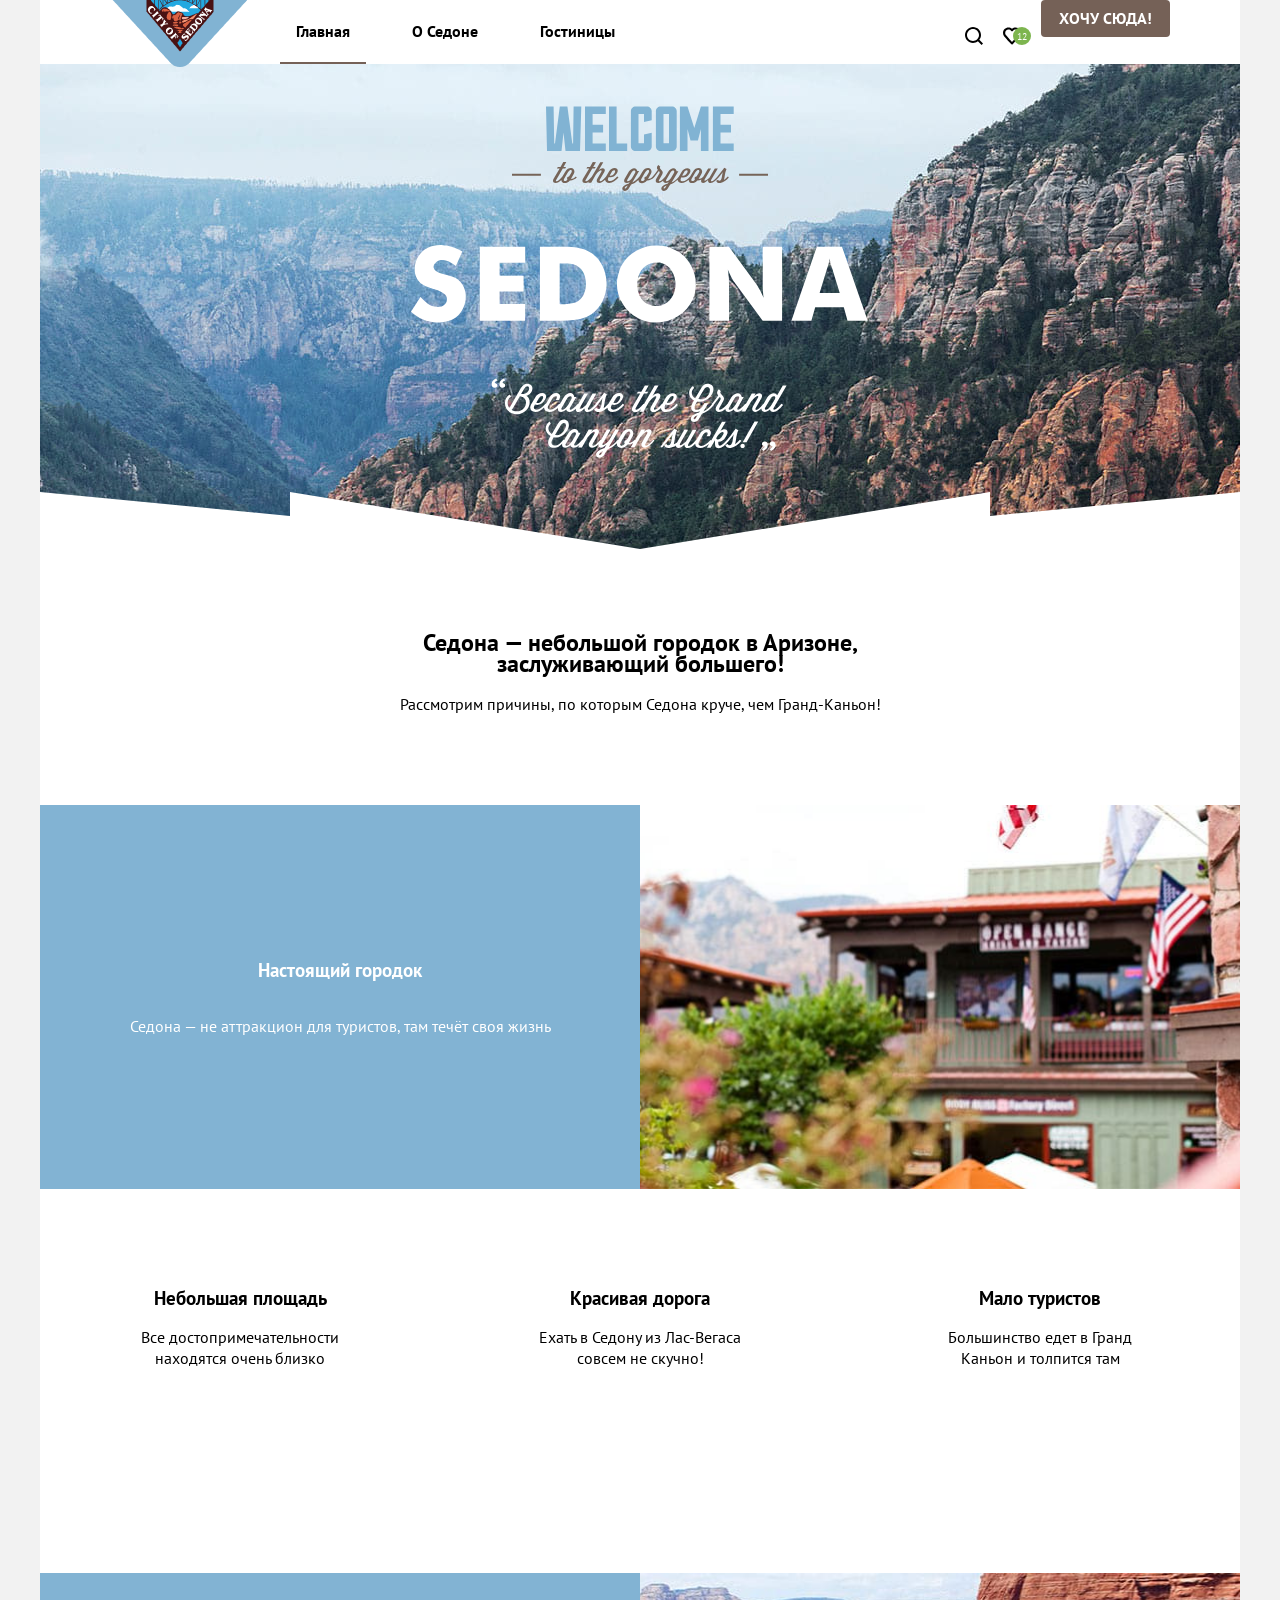
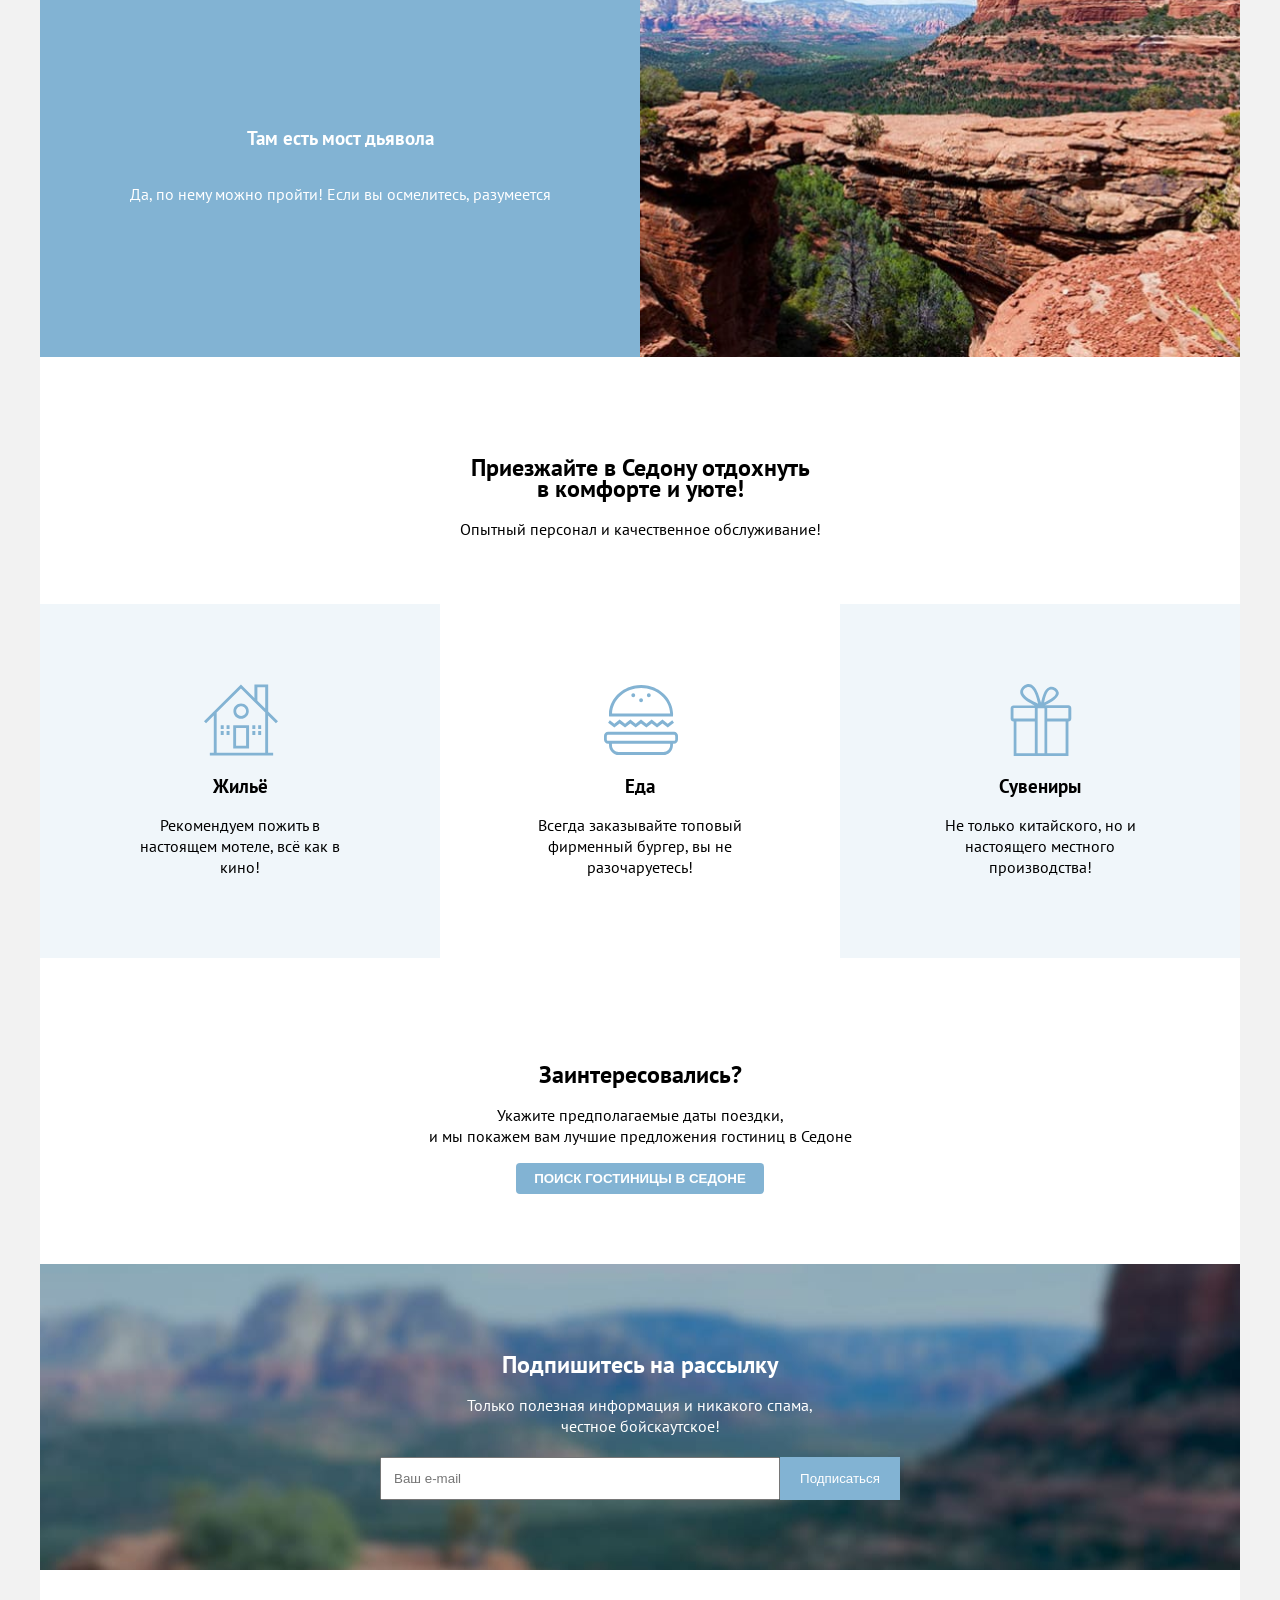
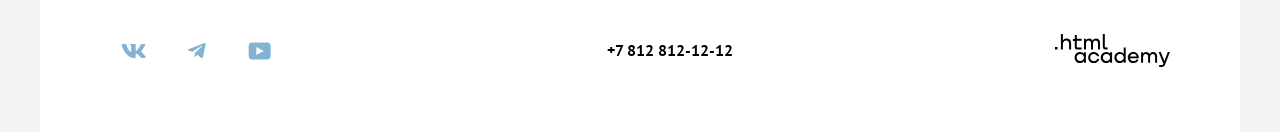
==== index.html @ 083622a0 "Add files via upload" ====
<!DOCTYPE html>
<html lang="ru">

<head>
  <meta charset="utf-8">
  <title>HTML Academy: Седона</title>
  <link rel="stylesheet" href="styles/styles.css">
</head>

<body class="page">
  <div class="container">

    <header class="header">
      <nav class="navigation">
        <a class="navigation-logo" href="index.html">
          <img class="image logo-img" src="images/logo.png" width="140" height="70" alt="Логотип города Седона">
        </a>

        <ul class="menu">
          <li class="menu-item">
            <a class="menu-link menu-link--active" href="index.html">Главная</a>
          </li>
          <li class="menu-item">
            <a class="menu-link" href="about.html">О Седоне</a>
          </li>
          <li class="menu-item">
            <a class="menu-link" href="catalog.html">Гостиницы</a>
          </li>
        </ul>

        <ul class="user">
          <li class="user-item">
            <a class="icon" href="search.html">
              <img class="icon-img" src="images/search.svg" alt="">
              <span class="visually-hidden">Поиск</span>
            </a>
          </li>

          <li class="user-item">
            <a class="icon" href="favourites.html">
              <span class="count">12</span>
              <img class="icon-img" src="images/favourite.svg" alt="">
              <span class="visually-hidden">Избранное</span>
            </a>
          </li>

          <li class="user-item">
            <a class="button button--brown" href="booking.html">Хочу сюда!</a>
          </li>
        </ul>
      </nav>
    </header>

    <main class="main">

      <section class="hero">
        <h1 class="visually-hidden">Седона — город в Аризоне</h1>

        <div class="hero-decor">
          <img class="welcome" src="images/welcome.jpg" alt="Welcome to Sedona">
          <img class="vector" src="images/welcome-text.svg" alt="">
        </div>
      </section>

      <section class="advantages">
        <div class="advantages-intro">
          <h2 class="advantages-title">
            Седона — небольшой городок в Аризоне,<br>
            заслуживающий большего!
          </h2>

          <p class="advantages-description">
            Рассмотрим причины, по которым Седона круче, чем Гранд-Каньон!
          </p>
        </div>

        <ul class="advantages-list">
          <li class="advantages-item advantages-item--wide">
            <div class="advantages-box advantages-box--blue">
              <h3 class="advantages-item-title">Настоящий городок</h3>
              <p class="advantages-text">Седона — не аттракцион для туристов, там течёт своя жизнь</p>
            </div>

            <img class="advantages-img" src="images/city.jpg" alt="Фото города" loading="lazy">
          </li>

          <li class="advantages-item">
            <h3 class="advantages-item-title">Небольшая площадь</h3>
            <p class="advantages-text">Все достопримечательности находятся очень близко</p>
          </li>

          <li class="advantages-item">
            <h3 class="advantages-item-title">Красивая дорога</h3>
            <p class="advantages-text">Ехать в Седону из Лас-Вегаса совсем не скучно!</p>
          </li>

          <li class="advantages-item">
            <h3 class="advantages-item-title">Мало туристов</h3>
            <p class="advantages-text">Большинство едет в Гранд Каньон и толпится там</p>
          </li>

          <li class="advantages-item advantages-item--wide">
            <div class="advantages-box advantages-box--blue">
              <h3 class="advantages-item-title">Там есть мост дьявола</h3>
              <p class="advantages-text">Да, по нему можно пройти! Если вы осмелитесь, разумеется</p>
            </div>

            <img class="advantages-img" src="images/photo-2.jpg" alt="Фото моста дьявола" loading="lazy">
          </li>
        </ul>
      </section>

      <section class="reasons">
        <div class="reasons-intro">
          <h2 class="reasons-title">
            Приезжайте в Седону отдохнуть<br>
            в комфорте и уюте!
          </h2>

          <p class="reasons-description">
            Опытный персонал и качественное обслуживание!
          </p>
        </div>

        <ul class="reasons-list">
          <li class="reasons-item">
            <img class="reasons-img" src="images/house.svg" alt="Жильё">
            <h3 class="reasons-item-title">Жильё</h3>
            <p class="reasons-item-text">Рекомендуем пожить в настоящем мотеле, всё как в кино!</p>
          </li>

          <li class="reasons-item">
            <img class="reasons-img" src="images/food.svg" alt="Еда">
            <h3 class="reasons-item-title">Еда</h3>
            <p class="reasons-item-text">Всегда заказывайте топовый фирменный бургер, вы не разочаруетесь!</p>
          </li>

          <li class="reasons-item">
            <img class="reasons-img" src="images/souvenirs.svg" alt="Сувениры">
            <h3 class="reasons-item-title">Сувениры</h3>
            <p class="reasons-item-text">Не только китайского, но и настоящего местного производства!</p>
          </li>
        </ul>
      </section>

      <section class="information">
        <h2 class="information-title">Заинтересовались?</h2>

        <p class="information-description">
          Укажите предполагаемые даты поездки,<br>
          и мы покажем вам лучшие предложения гостиниц в Седоне
        </p>

        <button class="button button--primary" type="button">
          Поиск гостиницы в Седоне
        </button>
      </section>

      <section class="newsletter">
        <div class="newsletter-container">
          <h2 class="newsletter-title">Подпишитесь на рассылку</h2>

          <p class="newsletter-description">
            Только полезная информация и никакого спама,<br>
            честное бойскаутское!
          </p>

          <form class="newsletter-form" action="https://echo.htmlacademy.ru/" method="post">
            <input class="newsletter-input" type="email" name="newsletter-email" placeholder="Ваш e-mail" required>
            <button class="newsletter-button" type="submit">Подписаться</button>
          </form>
        </div>
      </section>

    </main>

    <footer class="page-footer">
      <div class="footer-container">

        <ul class="footer-social-list">
          <li class="footer-social-item">
            <a class="footer-social-link" href="#">
              <img class="footer-social-icon" src="images/social-vk.svg" alt="Вконтакте">
            </a>
          </li>

          <li class="footer-social-item">
            <a class="footer-social-link" href="#">
              <img class="footer-social-icon" src="images/social-telegram.svg" alt="Telegram">
            </a>
          </li>

          <li class="footer-social-item">
            <a class="footer-social-link" href="#">
              <img class="footer-social-icon" src="images/social-youtube.svg" alt="YouTube">
            </a>
          </li>
        </ul>

        <a class="footer-phone" href="tel:+78128121212">
          +7 812 812-12-12
        </a>

        <a class="footer-academy-link" href="https://htmlacademy.ru/intensive/htmlcss">
          <img src="images/html-academy.svg" alt="HTML Academy">
        </a>

      </div>
    </footer>

  </div>
</body>
</html>
---- styles/styles.css ----
@font-face {
  font-family: "PT Sans";
  font-weight: 400;
  src: url("../fonts/ptsans-400.woff2") format("woff2");
  font-display: swap;
}

@font-face {
  font-family: "PT Sans";
  font-weight: 700;
  src: url("../fonts/ptsans-700.woff2") format("woff2");
  font-display: swap;
}

*,
*::before,
*::after {
  box-sizing: border-box;
}

body.page {
  margin: 0;
  font-family: "PT Sans", Arial, sans-serif;
  font-size: 16px;
  line-height: 21px;
  color: #000;
  background: #f2f2f2;
}

img {
  max-width: 100%;
  display: block;
}

.container {
  width: 1200px;
  margin: 0 auto;
  background: #fff;
}

.visually-hidden {
  position: absolute;
  width: 1px;
  height: 1px;
  overflow: hidden;
}

.header {
  background: #fff;
}

.navigation {
  display: flex;
  align-items: center;
  padding: 0 70px;
  height: 64px;
}

.navigation-logo {
  margin-right: 30px;
}

.logo-img {
  position: relative;
  z-index: 20;
  display: block;
}

.menu {
  display: flex;
  gap: 30px;
  list-style: none;
  margin: 0;
  padding: 0;
}

.menu-link {
  display: block;
  padding: 20px 16px;
  font-weight: 700;
  text-decoration: none;
  color: #000;
}

.menu-link--active {
  border-bottom: 2px solid #756157;
}

.user {
  display: flex;
  gap: 20px;
  margin-left: auto;
  list-style: none;
  padding: 0;
}

.icon {
  display: flex;
  align-items: center;
  height: 64px;
  position: relative;
  top: 4px;
}

.icon-img {
  width: 18px;
  height: 18px;
}

.count {
  position: absolute;
  right: -10px;
  width: 18px;
  height: 18px;
  background: #7db54f;
  color: #fff;
  font-size: 10px;
  display: flex;
  align-items: center;
  justify-content: center;
  border-radius: 50%;
}

.button {
  display: inline-flex;
  align-items: center;
  justify-content: center;
  padding: 8px 18px;
  font-weight: 700;
  text-transform: uppercase;
  text-decoration: none;
  border-radius: 4px;
  border: none;
  cursor: pointer;
  color: #fff;
}

.button--brown {
  background: #756157;
}

.button--primary {
  background: #82b3d3;
}

.button--favorite {
  background: #82b3d3;
}

.button--favorite-active {
  background: #7db54f;
}

.button--reset {
  background: transparent;
  border: 2px solid #fff;
}

.button:hover {
  filter: brightness(0.95);
}

.button:active {
  filter: brightness(0.85);
}

.hero {
  min-height: 485px;
  display: flex;
  justify-content: center;
  align-items: center;
  position: relative;
}

.hero-decor {
  position: relative;
}

.hero::after {
  content: "";
  position: absolute;
  bottom: 0;
  left: 0;
  width: 100%;
  height: 57px;
  background: url("../images/white-decoration.svg") center no-repeat;
}

.welcome {
  display: block;
}

.vector {
  position: absolute;
  left: 50%;
  top: 45%;
  transform: translate(-50%, -50%);
}

.advantages {
  padding: 63px 0 0;
  text-align: center;
}

.advantages-list {
  display: grid;
  grid-template-columns: repeat(3, 1fr);
  margin-top: 90px;
  padding: 0;
  list-style: none;
}

.advantages-item {
  height: 384px;
  padding: 80px 85px;
  text-align: center;
  justify-content: center;
}

.advantages-item--wide {
  grid-column: 1 / -1;
  display: flex;
  min-height: 384px;
  padding: 0;
}

.advantages-box {
  flex: 1;
  padding: 92px 85px;
  display: flex;
  flex-direction: column;
  justify-content: center;
}

.advantages-box--blue {
  background: #82b3d3;
  color: #fff;
}

.advantages-img {
  width: 50%;
  height: 100%;
  object-fit: cover;
}

.reasons {
  padding: 64px 0 0;
  text-align: center;
}

.reasons-list {
  display: grid;
  grid-template-columns: repeat(3, 1fr);
  margin-top: 64px;
  list-style: none;
  padding: 0;
}

.reasons-item {
  padding: 80px 30px;
  text-align: center;
}

.reasons-item-text {
  max-width: 230px;
  margin: 0 auto;
}

.reasons-item:nth-child(odd) {
  background: #f0f6fa;
}

.reasons-img {
  display: block;
  margin: 0 auto 20px;
  width: 75px;
  height: 72px;
}

.information {
  text-align: center;
  padding: 70px;
}

.newsletter {
  padding: 70px;
  text-align: center;
  background: url("../images/subscribe.jpg") center/cover no-repeat;
  color: #fff;
}

.catalog {
  padding: 35px 70px;
  background: url("../images/catalog-bg.jpg") center/cover no-repeat;
  color: #fff;
  position: relative;
}

.catalog::before {
  content: "";
  position: absolute;
  inset: 0;
  background: rgba(0,0,0,0.45);
}

.catalog > * {
  position: relative;
}

.catalog-title {
  font-size: 60px;
  margin: 0;
}

.breadcrumbs {
  display: flex;
  gap: 10px;
  margin: 20px 0 30px;
  list-style: none;
  padding: 0;
}

.filter {
  display: grid;
  grid-template-columns: repeat(3, 1fr);
  gap: 40px;
}

.filter-group {
  border: none;
  padding: 0;
}

.filter-title {
  font-weight: 700;
  margin-bottom: 15px;
}

.filter-label {
  display: block;
  margin-bottom: 8px;
}

.filter-price {
  display: flex;
  gap: 10px;
}

.filter-price-input {
  width: 100px;
}

.catalog-controls {
  display: flex;
  align-items: center;
  padding: 40px 0 20px;
  gap: 20px;
}

.catalog-found {
  font-size: 30px;
  margin: 0;
}

.catalog-sorting {
  margin-left: auto;
}

.hotel-list {
  display: grid;
  grid-template-columns: repeat(3, 1fr);
  gap: 20px;
  list-style: none;
  padding: 0;
}

.hotel-card {
  border: 1px solid #e6e6e6;
  padding: 20px;
  display: grid;
  gap: 10px;
}

.hotel-card-image {
  height: 200px;
  width: 100%;
  object-fit: cover;
}

.hotel-card-title {
  margin: 0;
}

.hotel-card-info {
  display: flex;
  justify-content: space-between;
}

.hotel-card-buttons {
  display: flex;
  gap: 10px;
}

.pagination {
  display: flex;
  gap: 8px;
  margin: 40px 0;
  list-style: none;
  padding: 0;
}

.pagination a,
.pagination span {
  width: 60px;
  height: 60px;
  display: flex;
  align-items: center;
  justify-content: center;
  background: #82b3d3;
  color: #fff;
  text-decoration: none;
}

.pagination .active {
  background: #000;
}

.newsletter-main-catalog {
  padding: 70px;
  text-align: center;
  background: #fff;
}

.newsletter-form {
  display: flex;
  justify-content: center;
  margin-top: 20px;
}

.newsletter-input {
  width: 400px;
  padding: 12px;
}

.newsletter-button {
  background: #82b3d3;
  color: #fff;
  border: none;
  padding: 12px 20px;
}

.page-footer {
  padding: 45px 70px;
}

.footer-container {
  display: flex;
  justify-content: space-between;
  align-items: center;
}

.footer-social-list {
  display: flex;
  gap: 15px;
  list-style: none;
  padding: 0;
}

.footer-phone {
  font-weight: 700;
  text-decoration: none;
  color: #000;
}
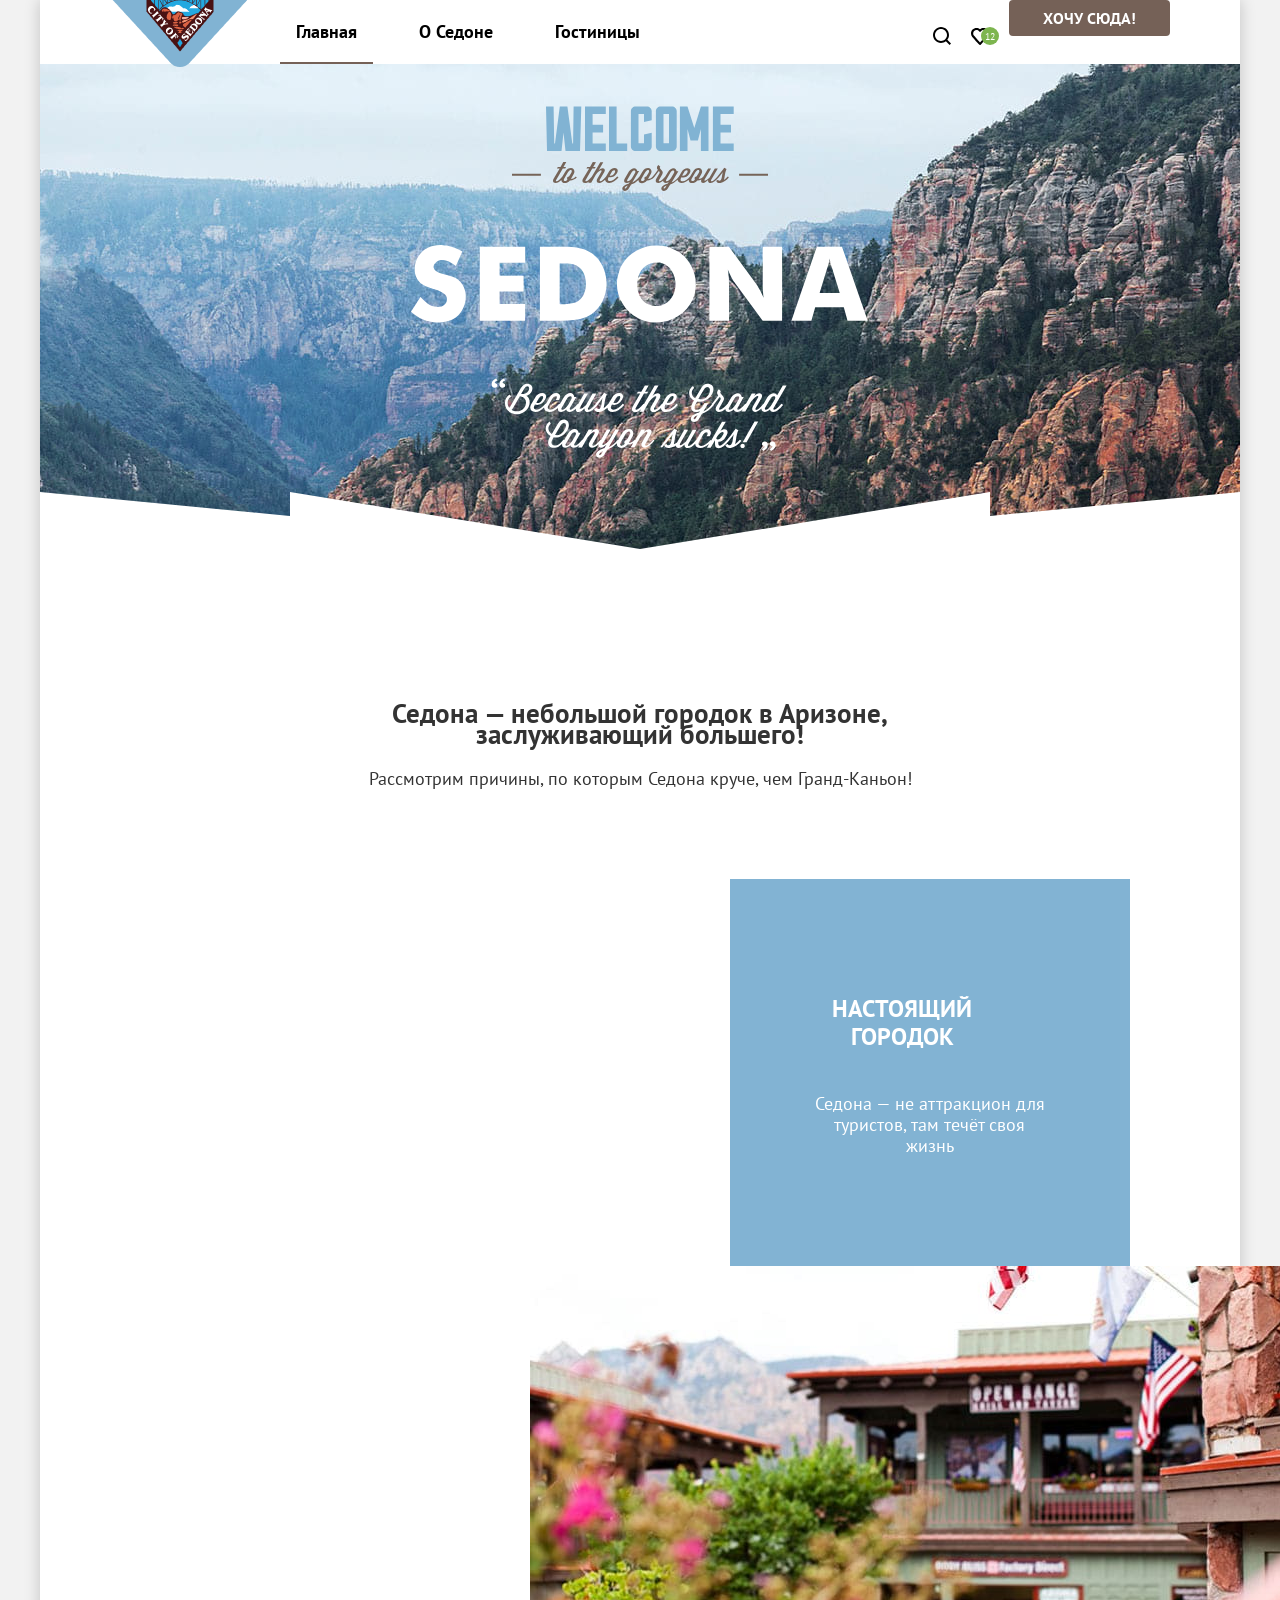
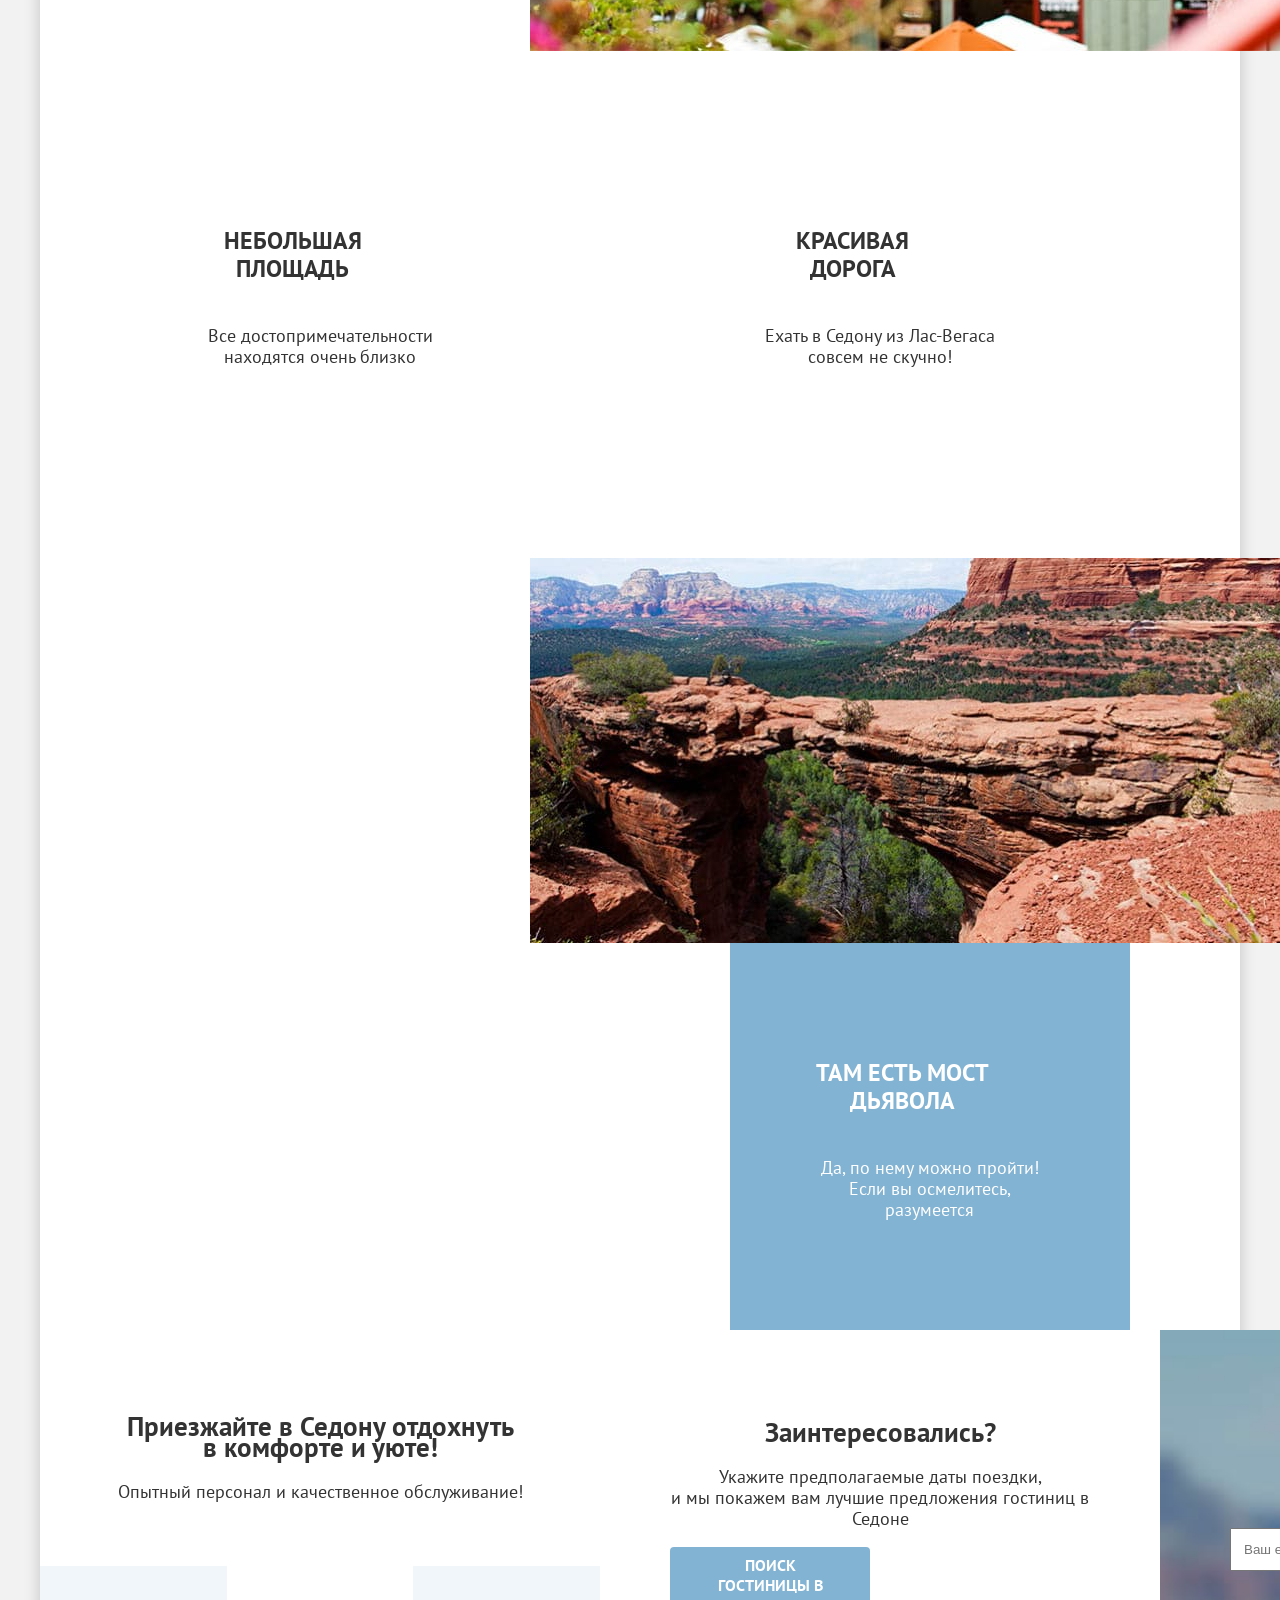
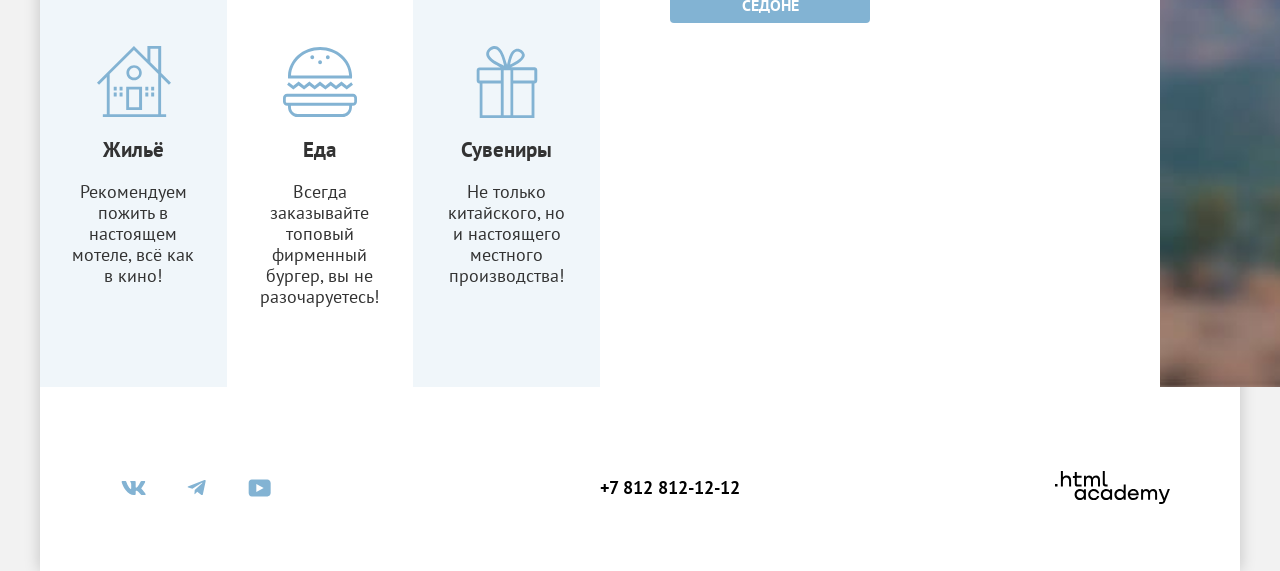
==== commit 9f3b2f98: "Update index.html" ====
--- a/index.html
+++ b/index.html
@@ -74,42 +74,54 @@
           </p>
         </div>
 
-        <ul class="advantages-list">
-          <li class="advantages-item advantages-item--wide">
-            <div class="advantages-box advantages-box--blue">
-              <h3 class="advantages-item-title">Настоящий городок</h3>
-              <p class="advantages-text">Седона — не аттракцион для туристов, там течёт своя жизнь</p>
-            </div>
-
-            <img class="advantages-img" src="images/city.jpg" alt="Фото города" loading="lazy">
-          </li>
-
-          <li class="advantages-item">
-            <h3 class="advantages-item-title">Небольшая площадь</h3>
-            <p class="advantages-text">Все достопримечательности находятся очень близко</p>
-          </li>
-
-          <li class="advantages-item">
-            <h3 class="advantages-item-title">Красивая дорога</h3>
-            <p class="advantages-text">Ехать в Седону из Лас-Вегаса совсем не скучно!</p>
-          </li>
-
-          <li class="advantages-item">
-            <h3 class="advantages-item-title">Мало туристов</h3>
-            <p class="advantages-text">Большинство едет в Гранд Каньон и толпится там</p>
-          </li>
-
-          <li class="advantages-item advantages-item--wide">
-            <div class="advantages-box advantages-box--blue">
-              <h3 class="advantages-item-title">Там есть мост дьявола</h3>
-              <p class="advantages-text">Да, по нему можно пройти! Если вы осмелитесь, разумеется</p>
-            </div>
-
-            <img class="advantages-img" src="images/photo-2.jpg" alt="Фото моста дьявола" loading="lazy">
-          </li>
-        </ul>
-      </section>
-
+     <ul class="advantages-list">
+
+  <li class="advantages-item advantages-item--wide">
+    <div class="advantages-box advantages-box--blue">
+      <h3 class="advantages-item-title">Настоящий городок</h3>
+      <p class="advantages-text">
+        Седона — не аттракцион для туристов, там течёт своя жизнь
+      </p>
+    </div>
+    <img class="advantages-img" src="images/city.jpg" alt="Фото города">
+  </li>
+
+  <li class="advantages-item">
+    <div class="advantages-box">
+      <h3 class="advantages-item-title">Небольшая площадь</h3>
+      <p class="advantages-text">
+        Все достопримечательности находятся очень близко
+      </p>
+    </div>
+  </li>
+
+  <li class="advantages-item">
+    <div class="advantages-box">
+      <h3 class="advantages-item-title">Красивая дорога</h3>
+      <p class="advantages-text">
+        Ехать в Седону из Лас-Вегаса совсем не скучно!
+      </p>
+    </div>
+  </li>
+
+  <li class="advantages-item">
+    <div class="advantages-box">
+      <h3 class="advantages-item-title">Мало туристов</h3>
+      <p class="advantages-text">
+        Большинство едет в Гранд Каньон и толпится там
+      </p>
+    </div>
+  </li>
+
+  <li class="advantages-item advantages-item--wide advantages-item--reverse">
+    <img class="advantages-img" src="images/photo-2.jpg" alt="Фото моста дьявола">
+    <div class="advantages-box advantages-box--blue">
+      <h3 class="advantages-item-title">Там есть мост дьявола</h3>
+      <p class="advantages-text">
+        Да, по нему можно пройти! Если вы осмелитесь, разумеется
+      </p>
+    </div>
+  </li>
       <section class="reasons">
         <div class="reasons-intro">
           <h2 class="reasons-title">
--- a/styles/styles.css
+++ b/styles/styles.css
@@ -18,35 +18,49 @@
   box-sizing: border-box;
 }
 
-body.page {
+.html {
+  height: 100%;
+}
+
+body {
   margin: 0;
   font-family: "PT Sans", Arial, sans-serif;
-  font-size: 16px;
+  font-weight: 400;
+  font-size: 18px;
   line-height: 21px;
-  color: #000;
-  background: #f2f2f2;
+  color: #333;
+  background-color: #f2f2f2;
 }
 
 img {
   max-width: 100%;
   display: block;
+  height: auto;
+  object-fit: contain;
 }
 
 .container {
+  margin: 0 auto;
   width: 1200px;
-  margin: 0 auto;
-  background: #fff;
+  min-height: 100%;
+  background-color: #fff;
+  box-shadow: 0 0 15px rgba(0, 0, 0, 0.2);
 }
 
 .visually-hidden {
   position: absolute;
   width: 1px;
   height: 1px;
+  margin: -1px;
+  border: 0;
+  padding: 0;
+  white-space: nowrap;
   overflow: hidden;
 }
 
 .header {
   background: #fff;
+  position: relative;
 }
 
 .navigation {
@@ -122,17 +136,20 @@
 }
 
 .button {
-  display: inline-flex;
-  align-items: center;
-  justify-content: center;
-  padding: 8px 18px;
+  display: block;
+  padding: 8px 34px;
+  font-family: inherit;
   font-weight: 700;
+  font-size: 16px;
+  line-height: 20px;
+  max-width: 200px;
   text-transform: uppercase;
   text-decoration: none;
   border-radius: 4px;
   border: none;
   cursor: pointer;
   color: #fff;
+  background-color: #756157;
 }
 
 .button--brown {
@@ -166,7 +183,7 @@
 
 .hero {
   min-height: 485px;
-  display: flex;
+  margin-bottom: 69px;
   justify-content: center;
   align-items: center;
   position: relative;
@@ -210,11 +227,40 @@
   list-style: none;
 }
 
+.advantages-item-title {
+  width: 175px;
+  height: 56px;
+  font-family: 'PT Sans';
+  font-style: normal;
+  font-weight: 700;
+  font-size: 24px;
+  line-height: 28px;
+  text-transform: uppercase;
+  text-align: center;
+}
+
+.advantages-text {
+  width: 230px;
+  height: 63px;
+  font-family: 'PT Sans';
+  font-style: normal;
+  font-weight: 400;
+  font-size: 18px;
+  line-height: 21px;
+  text-align: center;
+  flex: none;
+  order: 2;
+  align-self: stretch;
+  flex-grow: 0;
+}
+
 .advantages-item {
-  height: 384px;
-  padding: 80px 85px;
-  text-align: center;
+  display: flex;
+  flex-direction: column;
+  flex-basis: 33.3%;
   justify-content: center;
+  align-items: center;
+  padding: 60px 80px;
 }
 
 .advantages-item--wide {
@@ -238,9 +284,7 @@
 }
 
 .advantages-img {
-  width: 50%;
-  height: 100%;
-  object-fit: cover;
+ flex-basis: 66.66%;
 }
 
 .reasons {
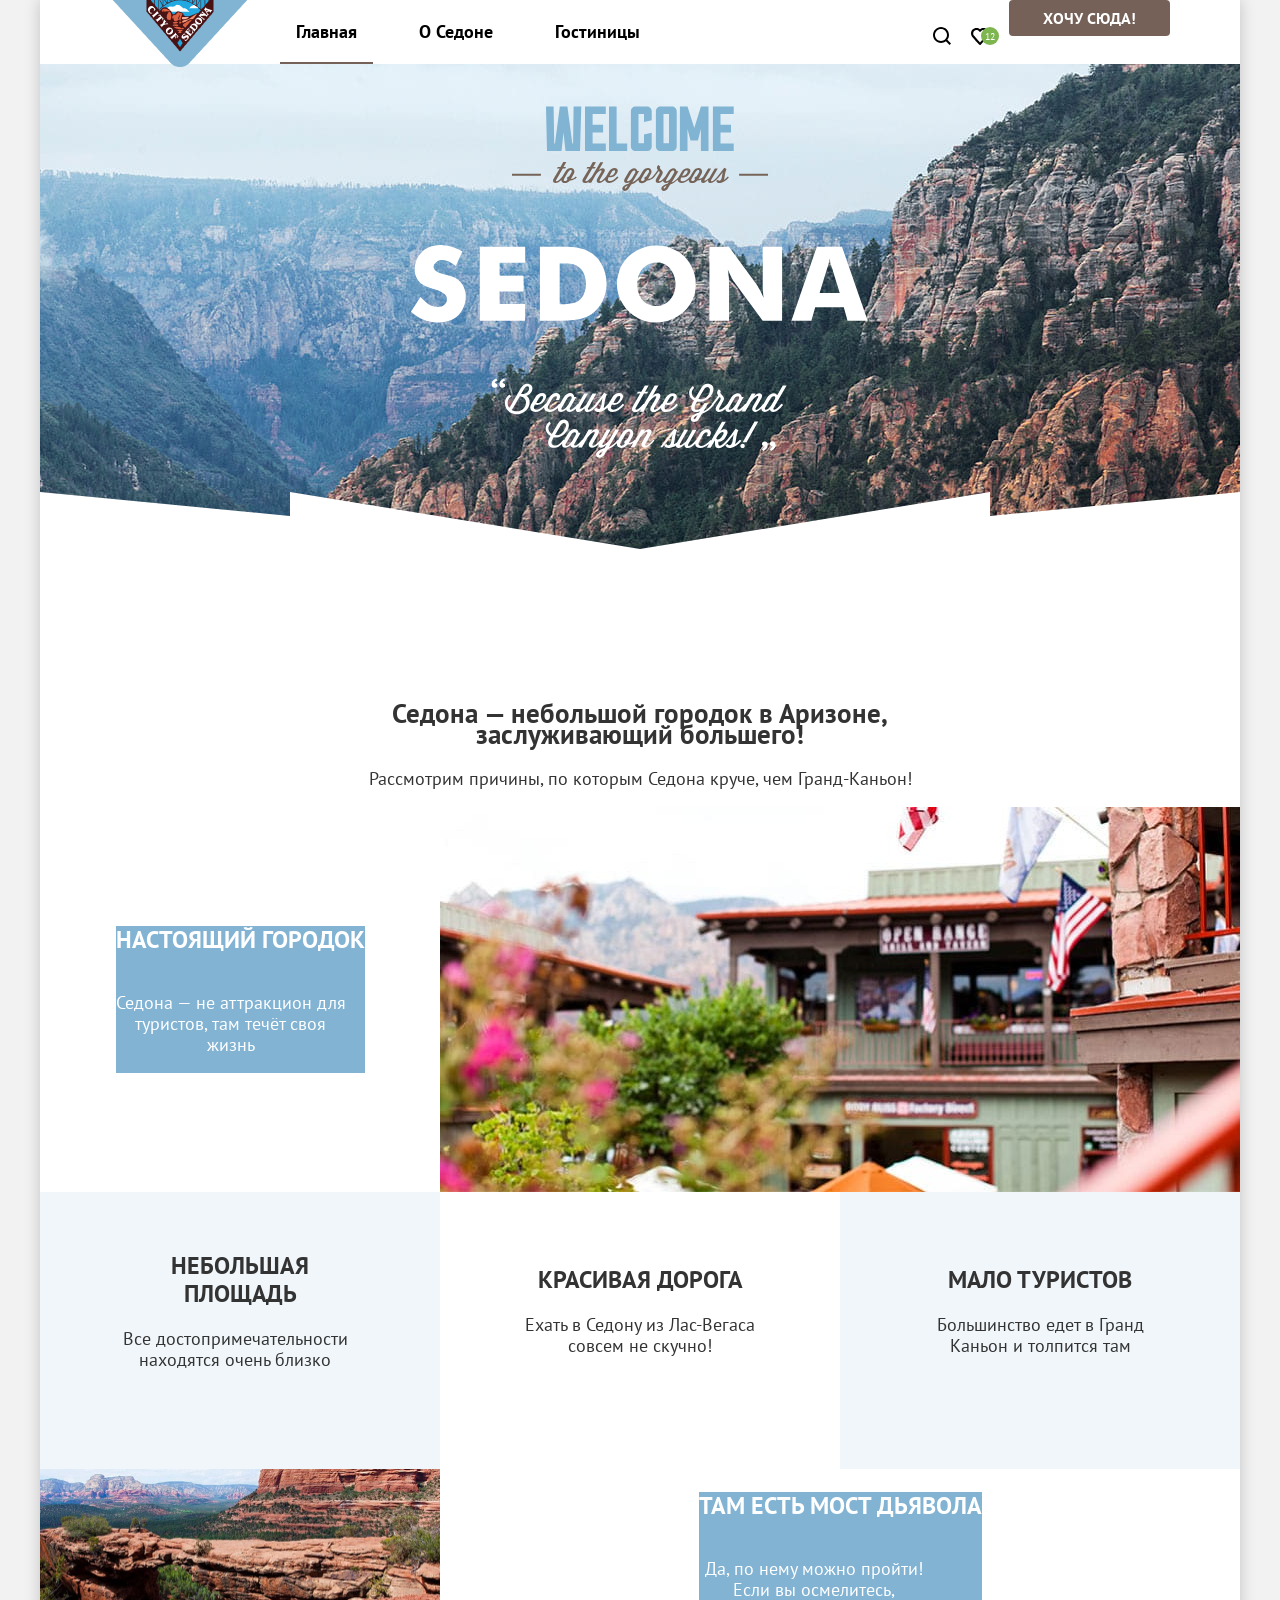
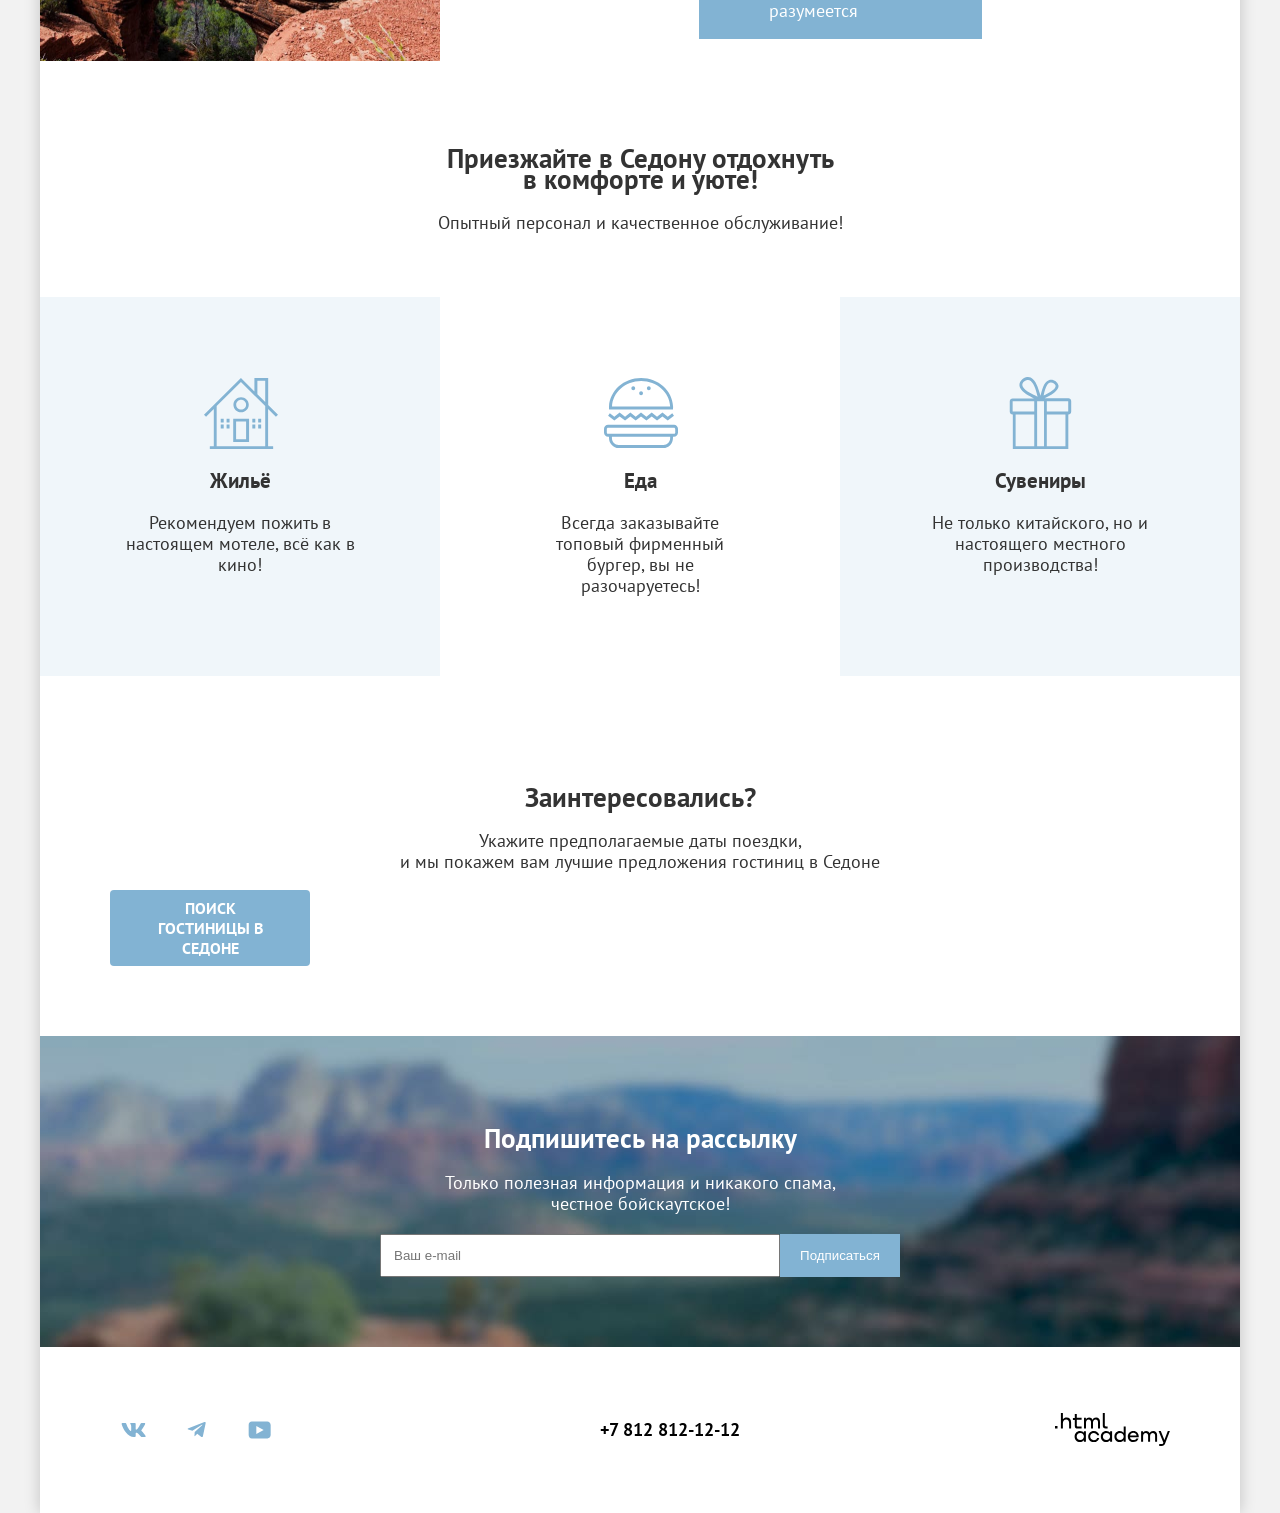
==== commit 8934e537: "Update index.html" ====
--- a/index.html
+++ b/index.html
@@ -74,54 +74,57 @@
           </p>
         </div>
 
-     <ul class="advantages-list">
-
-  <li class="advantages-item advantages-item--wide">
-    <div class="advantages-box advantages-box--blue">
-      <h3 class="advantages-item-title">Настоящий городок</h3>
-      <p class="advantages-text">
-        Седона — не аттракцион для туристов, там течёт своя жизнь
-      </p>
-    </div>
-    <img class="advantages-img" src="images/city.jpg" alt="Фото города">
-  </li>
-
-  <li class="advantages-item">
-    <div class="advantages-box">
-      <h3 class="advantages-item-title">Небольшая площадь</h3>
-      <p class="advantages-text">
-        Все достопримечательности находятся очень близко
-      </p>
-    </div>
-  </li>
-
-  <li class="advantages-item">
-    <div class="advantages-box">
-      <h3 class="advantages-item-title">Красивая дорога</h3>
-      <p class="advantages-text">
-        Ехать в Седону из Лас-Вегаса совсем не скучно!
-      </p>
-    </div>
-  </li>
-
-  <li class="advantages-item">
-    <div class="advantages-box">
-      <h3 class="advantages-item-title">Мало туристов</h3>
-      <p class="advantages-text">
-        Большинство едет в Гранд Каньон и толпится там
-      </p>
-    </div>
-  </li>
-
-  <li class="advantages-item advantages-item--wide advantages-item--reverse">
-    <img class="advantages-img" src="images/photo-2.jpg" alt="Фото моста дьявола">
-    <div class="advantages-box advantages-box--blue">
-      <h3 class="advantages-item-title">Там есть мост дьявола</h3>
-      <p class="advantages-text">
-        Да, по нему можно пройти! Если вы осмелитесь, разумеется
-      </p>
-    </div>
-  </li>
+     <ul class="advantages-list">
+
+  <li class="advantages-item advantages-item--wide">
+    <div class="advantages-box advantages-box--blue">
+      <h3 class="advantages-item-title">Настоящий городок</h3>
+      <p class="advantages-text">
+        Седона — не аттракцион для туристов, там течёт своя жизнь
+      </p>
+    </div>
+    <img class="advantages-img" src="images/city.jpg" alt="Фото города">
+  </li>
+
+  <li class="advantages-item">
+    <div class="advantages-box">
+      <h3 class="advantages-item-title">Небольшая площадь</h3>
+      <p class="advantages-text">
+        Все достопримечательности находятся очень близко
+      </p>
+    </div>
+  </li>
+
+  <li class="advantages-item">
+    <div class="advantages-box">
+      <h3 class="advantages-item-title">Красивая дорога</h3>
+      <p class="advantages-text">
+        Ехать в Седону из Лас-Вегаса совсем не скучно!
+      </p>
+    </div>
+  </li>
+
+  <li class="advantages-item">
+    <div class="advantages-box">
+      <h3 class="advantages-item-title">Мало туристов</h3>
+      <p class="advantages-text">
+        Большинство едет в Гранд Каньон и толпится там
+      </p>
+    </div>
+  </li>
+
+  <li class="advantages-item advantages-item--wide advantages-item--reverse">
+    <img class="advantages-img" src="images/photo-2.jpg" alt="Фото моста дьявола">
+    <div class="advantages-box advantages-box--blue">
+      <h3 class="advantages-item-title">Там есть мост дьявола</h3>
+      <p class="advantages-text">
+        Да, по нему можно пройти! Если вы осмелитесь, разумеется
+      </p>
+    </div>
+  </li>
+     </ul>
+      </section>
+      
       <section class="reasons">
         <div class="reasons-intro">
           <h2 class="reasons-title">
@@ -222,4 +225,4 @@
 
   </div>
 </body>
-</html>+</html>
--- a/styles/styles.css
+++ b/styles/styles.css
@@ -18,7 +18,7 @@
   box-sizing: border-box;
 }
 
-.html {
+html {
   height: 100%;
 }
 
@@ -222,25 +222,20 @@
 .advantages-list {
   display: grid;
   grid-template-columns: repeat(3, 1fr);
-  margin-top: 90px;
+  margin: 0;
   padding: 0;
   list-style: none;
 }
 
 .advantages-item-title {
-  width: 175px;
-  height: 56px;
-  font-family: 'PT Sans';
-  font-style: normal;
-  font-weight: 700;
+  margin: 0 0 20px;
   font-size: 24px;
   line-height: 28px;
   text-transform: uppercase;
-  text-align: center;
 }
 
 .advantages-text {
-  width: 230px;
+  max-width: 230px;
   height: 63px;
   font-family: 'PT Sans';
   font-style: normal;
@@ -257,34 +252,44 @@
 .advantages-item {
   display: flex;
   flex-direction: column;
-  flex-basis: 33.3%;
   justify-content: center;
   align-items: center;
   padding: 60px 80px;
+}
+
+.advantages-item--reverse {
+  grid-template-columns: 2fr 1fr;
 }
 
 .advantages-item--wide {
   grid-column: 1 / -1;
-  display: flex;
-  min-height: 384px;
-  padding: 0;
+  display: grid;
+  grid-template-columns: 1fr 2fr;
+  padding: 0;
+}
+
+.advantages-item:not(.advantages-item--wide):nth-child(even) {
+  background: #f0f6fa;
 }
 
 .advantages-box {
-  flex: 1;
-  padding: 92px 85px;
+  padding: 60px 40p;
+  text-align: center;
+  margin: auto;
+}
+
+.advantages-box--blue {
+  background: #82b3d3;
+  color: #fff;
   display: flex;
   flex-direction: column;
   justify-content: center;
 }
 
-.advantages-box--blue {
-  background: #82b3d3;
-  color: #fff;
-}
-
 .advantages-img {
- flex-basis: 66.66%;
+  width: 100%;
+  height: 100%;
+  object-fit: cover;
 }
 
 .reasons {
@@ -514,4 +519,4 @@
   font-weight: 700;
   text-decoration: none;
   color: #000;
-}+}
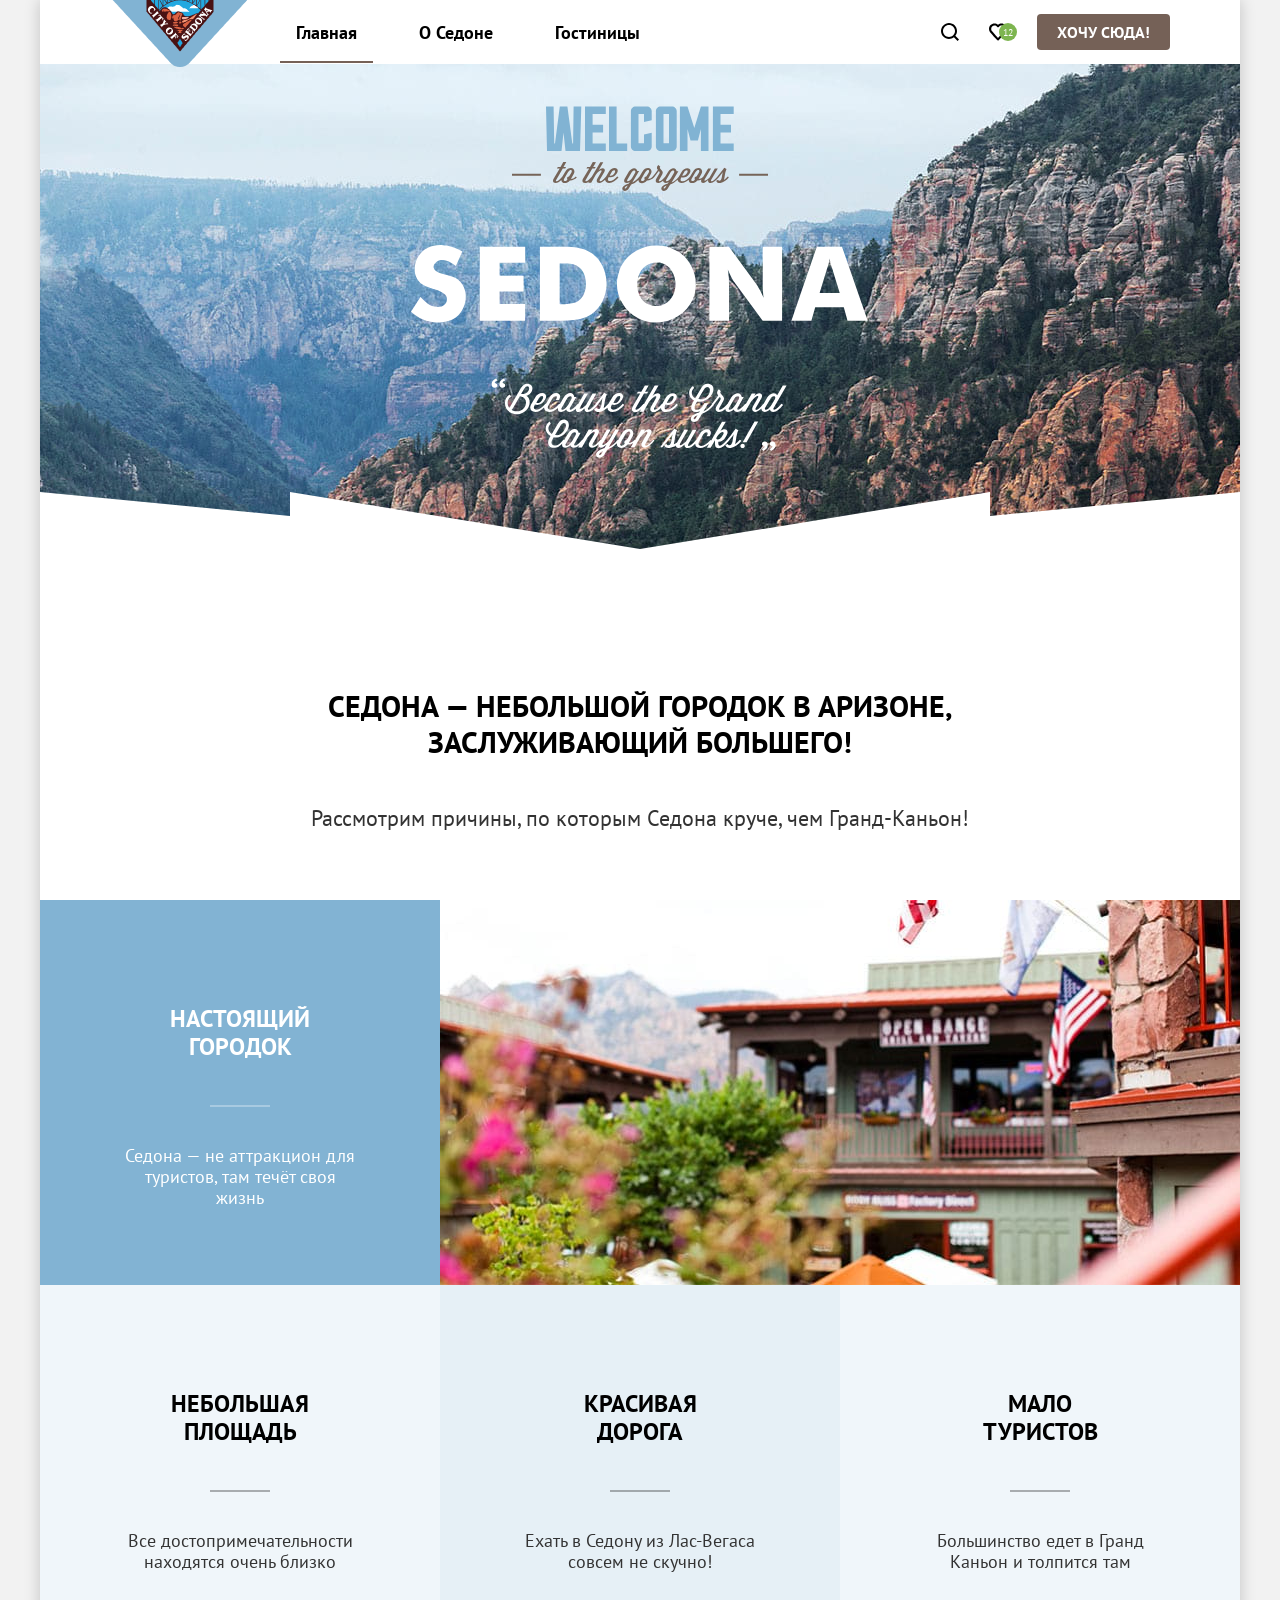
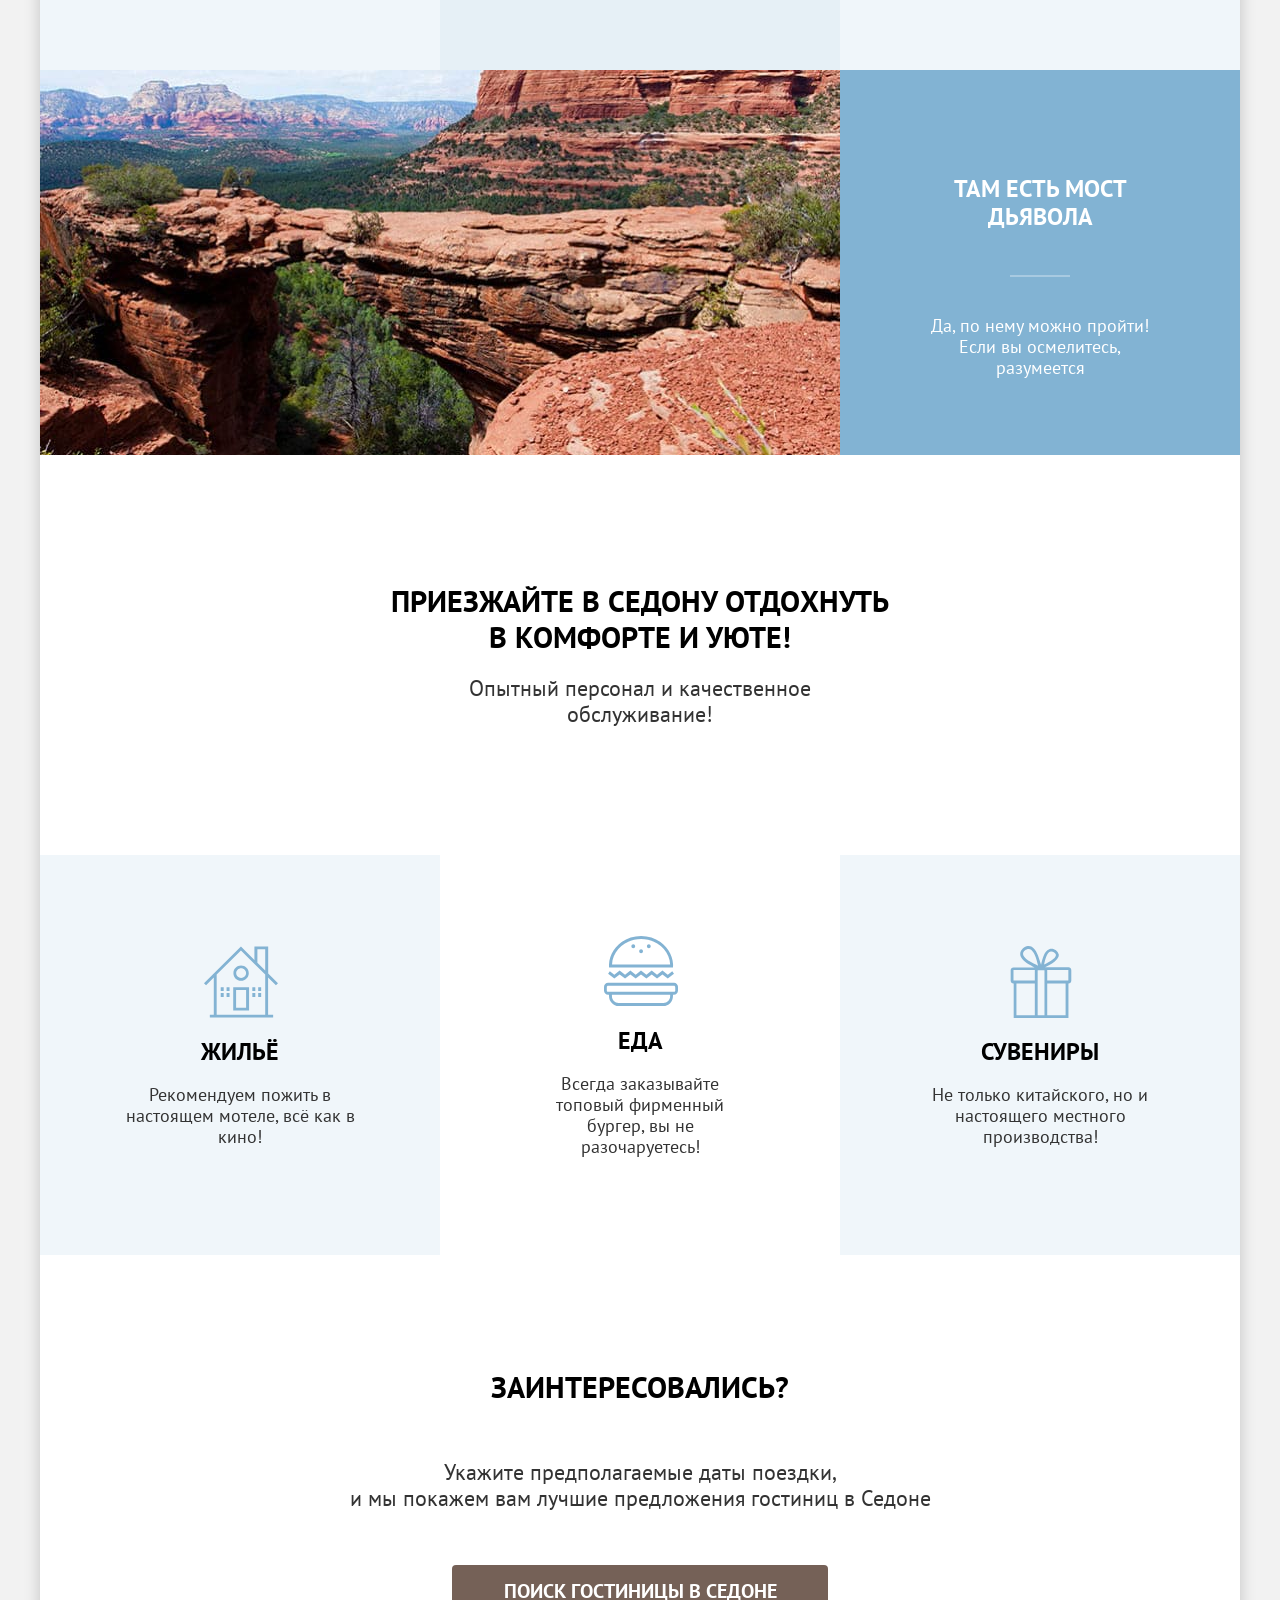
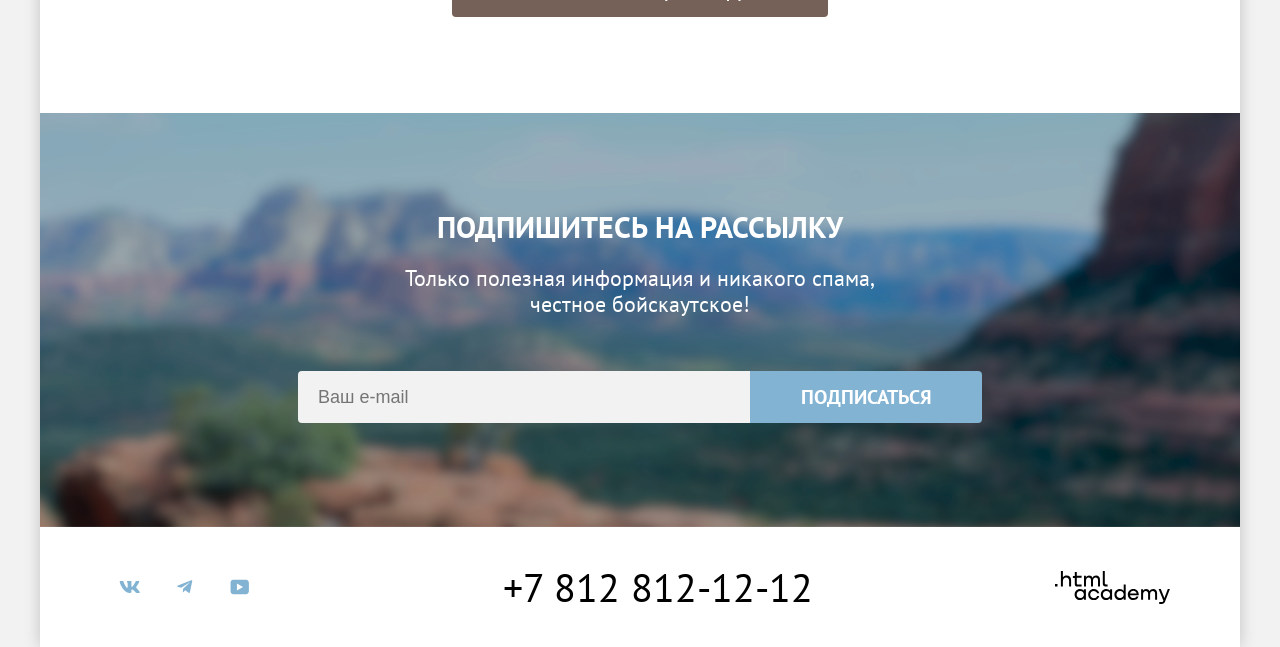
==== commit 9e973551: "Add files via upload" ====
--- a/index.html
+++ b/index.html
@@ -7,7 +7,7 @@
   <link rel="stylesheet" href="styles/styles.css">
 </head>
 
-<body class="page">
+<body class="page page--home">
   <div class="container">
 
     <header class="header">
@@ -63,68 +63,83 @@
       </section>
 
       <section class="advantages">
+
         <div class="advantages-intro">
-          <h2 class="advantages-title">
-            Седона — небольшой городок в Аризоне,<br>
-            заслуживающий большего!
-          </h2>
+          <h2 class="advantages-main-title">
+      Седона — небольшой городок в Аризоне,<br>
+      заслуживающий большего!
+    </h2>
 
           <p class="advantages-description">
             Рассмотрим причины, по которым Седона круче, чем Гранд-Каньон!
           </p>
         </div>
 
-     <ul class="advantages-list">
-
-  <li class="advantages-item advantages-item--wide">
-    <div class="advantages-box advantages-box--blue">
-      <h3 class="advantages-item-title">Настоящий городок</h3>
-      <p class="advantages-text">
-        Седона — не аттракцион для туристов, там течёт своя жизнь
-      </p>
-    </div>
-    <img class="advantages-img" src="images/city.jpg" alt="Фото города">
-  </li>
-
-  <li class="advantages-item">
-    <div class="advantages-box">
-      <h3 class="advantages-item-title">Небольшая площадь</h3>
-      <p class="advantages-text">
-        Все достопримечательности находятся очень близко
-      </p>
-    </div>
-  </li>
-
-  <li class="advantages-item">
-    <div class="advantages-box">
-      <h3 class="advantages-item-title">Красивая дорога</h3>
-      <p class="advantages-text">
-        Ехать в Седону из Лас-Вегаса совсем не скучно!
-      </p>
-    </div>
-  </li>
-
-  <li class="advantages-item">
-    <div class="advantages-box">
-      <h3 class="advantages-item-title">Мало туристов</h3>
-      <p class="advantages-text">
-        Большинство едет в Гранд Каньон и толпится там
-      </p>
-    </div>
-  </li>
-
-  <li class="advantages-item advantages-item--wide advantages-item--reverse">
-    <img class="advantages-img" src="images/photo-2.jpg" alt="Фото моста дьявола">
-    <div class="advantages-box advantages-box--blue">
-      <h3 class="advantages-item-title">Там есть мост дьявола</h3>
-      <p class="advantages-text">
-        Да, по нему можно пройти! Если вы осмелитесь, разумеется
-      </p>
-    </div>
-  </li>
-     </ul>
-      </section>
-      
+        <ul class="advantages-list">
+
+          <!-- №1 -->
+          <li class="advantages-item advantages-item--wide advantages-item--dark">
+            <div class="advantages-box">
+              <h3 class="advantages-item-title">Настоящий городок</h3>
+              <div class="advantages-line"></div>
+              <p class="advantages-text">
+                Седона — не аттракцион для туристов, там течёт своя жизнь
+              </p>
+            </div>
+
+            <img class="advantages-img" src="images/city.jpg" alt="Город Седона">
+          </li>
+
+          <!-- №2 -->
+          <li class="advantages-item advantages-item--light">
+            <div class="advantages-box">
+              <h3 class="advantages-item-title">Небольшая площадь</h3>
+              <div class="advantages-line"></div>
+              <p class="advantages-text">
+                Все достопримечательности находятся очень близко
+              </p>
+            </div>
+          </li>
+
+          <!-- №3 -->
+          <li class="advantages-item advantages-item--medium">
+            <div class="advantages-box">
+              <h3 class="advantages-item-title">Красивая дорога</h3>
+              <div class="advantages-line"></div>
+              <p class="advantages-text">
+                Ехать в Седону из Лас-Вегаса совсем не скучно!
+              </p>
+            </div>
+          </li>
+
+          <!-- №4 -->
+          <li class="advantages-item advantages-item--light">
+            <div class="advantages-box">
+              <h3 class="advantages-item-title">Мало туристов</h3>
+              <div class="advantages-line"></div>
+              <p class="advantages-text">
+                Большинство едет в Гранд Каньон и толпится там
+              </p>
+            </div>
+          </li>
+
+          <!-- №5 -->
+          <li class="advantages-item advantages-item--wide advantages-item--dark">
+            <img class="advantages-img" src="images/photo-2.jpg" alt="Мост дьявола">
+
+            <div class="advantages-box">
+              <h3 class="advantages-item-title">Там есть мост дьявола</h3>
+              <div class="advantages-line"></div>
+              <p class="advantages-text">
+                Да, по нему можно пройти! Если вы осмелитесь, разумеется
+              </p>
+            </div>
+          </li>
+
+        </ul>
+
+      </section>
+
       <section class="reasons">
         <div class="reasons-intro">
           <h2 class="reasons-title">
@@ -162,8 +177,8 @@
         <h2 class="information-title">Заинтересовались?</h2>
 
         <p class="information-description">
-          Укажите предполагаемые даты поездки,<br>
-          и мы покажем вам лучшие предложения гостиниц в Седоне
+          Укажите предполагаемые даты поездки,
+          <br> и мы покажем вам лучшие предложения гостиниц в Седоне
         </p>
 
         <button class="button button--primary" type="button">
@@ -171,20 +186,19 @@
         </button>
       </section>
 
-      <section class="newsletter">
-        <div class="newsletter-container">
-          <h2 class="newsletter-title">Подпишитесь на рассылку</h2>
-
-          <p class="newsletter-description">
-            Только полезная информация и никакого спама,<br>
-            честное бойскаутское!
+      <section class="newsletter-main-catalog">
+        <div class="newsletter-text">
+          <h2 class="newsletter-catalog-title">Подпишитесь на рассылку</h2>
+          <p class="newsletter-catalog-description">
+            Только полезная информация и никакого спама,
+            <br> честное бойскаутское!
           </p>
-
-          <form class="newsletter-form" action="https://echo.htmlacademy.ru/" method="post">
-            <input class="newsletter-input" type="email" name="newsletter-email" placeholder="Ваш e-mail" required>
-            <button class="newsletter-button" type="submit">Подписаться</button>
-          </form>
-        </div>
+        </div>
+
+        <form class="newsletter-form" action="https://echo.htmlacademy.ru/" method="post">
+          <input class="newsletter-input" type="email" name="newsletter-email" placeholder="Ваш e-mail" required>
+          <button class="button button--primary" type="submit">Подписаться</button>
+        </form>
       </section>
 
     </main>
@@ -225,4 +239,5 @@
 
   </div>
 </body>
-</html>
+
+</html>
--- a/styles/styles.css
+++ b/styles/styles.css
@@ -18,7 +18,8 @@
   box-sizing: border-box;
 }
 
-html {
+html,
+body {
   height: 100%;
 }
 
@@ -36,12 +37,12 @@
   max-width: 100%;
   display: block;
   height: auto;
-  object-fit: contain;
 }
 
 .container {
   margin: 0 auto;
-  width: 1200px;
+  width: 100%;
+  max-width: 1200px;
   min-height: 100%;
   background-color: #fff;
   box-shadow: 0 0 15px rgba(0, 0, 0, 0.2);
@@ -97,15 +98,22 @@
 }
 
 .menu-link--active {
-  border-bottom: 2px solid #756157;
+  box-shadow: inset 0 -2px 0 #756157;
+}
+
+.user,
+.menu,
+.list-reset {
+  list-style: none;
+  margin: 0;
+  padding: 0;
 }
 
 .user {
   display: flex;
-  gap: 20px;
+  align-items: center;
+  gap: 30px;
   margin-left: auto;
-  list-style: none;
-  padding: 0;
 }
 
 .icon {
@@ -113,7 +121,7 @@
   align-items: center;
   height: 64px;
   position: relative;
-  top: 4px;
+  top: 0;
 }
 
 .icon-img {
@@ -136,13 +144,14 @@
 }
 
 .button {
-  display: block;
-  padding: 8px 34px;
-  font-family: inherit;
+  display: inline-flex;
+  justify-content: center;
+  align-items: center;
+  padding: 8px 20px;
+  font-family: "PT Sans", Arial, sans-serif;
   font-weight: 700;
   font-size: 16px;
   line-height: 20px;
-  max-width: 200px;
   text-transform: uppercase;
   text-decoration: none;
   border-radius: 4px;
@@ -157,7 +166,12 @@
 }
 
 .button--primary {
-  background: #82b3d3;
+  display: inline-flex;
+  justify-content: center;
+  align-items: center;
+  width: 191px;
+  height: 36px;
+  background-color: #82b3d3;
 }
 
 .button--favorite {
@@ -169,8 +183,20 @@
 }
 
 .button--reset {
+  display: flex;
+  justify-content: center;
+  align-items: center;
+  width: 191px;
+  height: 36px;
+  padding: 8px 50px;
   background: transparent;
-  border: 2px solid #fff;
+  font-family: "PT Sans", Arial, sans-serif;
+  font-weight: 700;
+  font-size: 16px;
+  line-height: 20px;
+  color: #fff;
+  text-transform: uppercase;
+  cursor: pointer;
 }
 
 .button:hover {
@@ -182,11 +208,13 @@
 }
 
 .hero {
+  display: flex;
   min-height: 485px;
   margin-bottom: 69px;
   justify-content: center;
   align-items: center;
   position: relative;
+  background-image: url("../images/background-footer.png");
 }
 
 .hero-decor {
@@ -215,86 +243,174 @@
 }
 
 .advantages {
-  padding: 63px 0 0;
+  width: 1200px;
+  max-width: 1200px;
+  margin: 0 auto;
+}
+
+.advantages-intro {
+  display: flex;
+  flex-direction: column;
+  justify-content: center;
+  align-items: center;
+  padding: 69px 0;
+  gap: 25px;
+  width: 100%;
+  max-width: 1200px;
+  height: 282px;
+  background: #fff;
   text-align: center;
 }
 
+.advantages-main-title {
+  margin: 0 0 20px;
+  font-size: 30px;
+  line-height: 36px;
+  font-weight: 700;
+  text-transform: uppercase;
+  color: #000;
+}
+
+.advantages-description {
+  margin: 0;
+  font-size: 22px;
+  line-height: 26px;
+  color: #333;
+}
+
 .advantages-list {
-  display: grid;
-  grid-template-columns: repeat(3, 1fr);
+  display: flex;
+  flex-wrap: wrap;
   margin: 0;
   padding: 0;
   list-style: none;
 }
 
+.advantages-item {
+  display: flex;
+  min-width: 400px;
+  min-height: 385px;
+}
+
+.advantages-box {
+  width: 400px;
+  display: flex;
+  flex-direction: column;
+  justify-content: center;
+  align-items: center;
+  text-align: center;
+  padding: 60px 40px;
+  gap: 20px;
+}
+
 .advantages-item-title {
-  margin: 0 0 20px;
-  font-size: 24px;
-  line-height: 28px;
-  text-transform: uppercase;
+width: 175px;
+height: 56px;
+font-family: "PT Sans", Arial, sans-serif;
+font-style: normal;
+font-weight: 700;
+font-size: 24px;
+line-height: 28px;
+text-align: center;
+text-transform: uppercase;
+color: #000;
+}
+
+.advantages-line {
+  width: 60px;
+  height: 2px;
+  background: rgba(0, 0, 0, 0.3);
 }
 
 .advantages-text {
-  max-width: 230px;
-  height: 63px;
-  font-family: 'PT Sans';
-  font-style: normal;
-  font-weight: 400;
-  font-size: 18px;
-  line-height: 21px;
-  text-align: center;
-  flex: none;
-  order: 2;
-  align-self: stretch;
-  flex-grow: 0;
-}
-
-.advantages-item {
-  display: flex;
-  flex-direction: column;
-  justify-content: center;
-  align-items: center;
-  padding: 60px 80px;
-}
-
-.advantages-item--reverse {
-  grid-template-columns: 2fr 1fr;
+width: 230px;
+height: 42px;
+font-family: "PT Sans", Arial, sans-serif;
+font-style: normal;
+font-weight: 400;
+font-size: 18px;
+line-height: 21px;
+text-align: center;
+color: #333;
+}
+
+.advantages-img {
+  width: 800px;
+  height: 385px;
+  object-fit: cover;
+  display: block;
+}
+
+.advantages-item--dark .advantages-box {
+  background: #82b3d3;
+  color: #fff;
+}
+
+.advantages-item--dark .advantages-item-title,
+.advantages-item--dark .advantages-text {
+  color: #fff;
+}
+
+.advantages-item--dark .advantages-line {
+  background: rgba(255, 255, 255, 0.3);
+}
+
+.advantages-item--light .advantages-box {
+  background: rgba(131, 179, 211, 0.12);
+}
+
+/* средний */
+.advantages-item--medium .advantages-box {
+  background: rgba(131, 179, 211, 0.2);
 }
 
 .advantages-item--wide {
-  grid-column: 1 / -1;
-  display: grid;
-  grid-template-columns: 1fr 2fr;
-  padding: 0;
-}
-
-.advantages-item:not(.advantages-item--wide):nth-child(even) {
-  background: #f0f6fa;
-}
-
-.advantages-box {
-  padding: 60px 40p;
-  text-align: center;
-  margin: auto;
-}
-
-.advantages-box--blue {
-  background: #82b3d3;
-  color: #fff;
-  display: flex;
-  flex-direction: column;
-  justify-content: center;
-}
-
-.advantages-img {
-  width: 100%;
-  height: 100%;
-  object-fit: cover;
+  display: flex;
+}
+
+.advantages-item--wide:nth-child(odd) {
+  flex-direction: row;
+}
+
+.advantages-item--wide:nth-child(even) {
+  flex-direction: row-reverse;
 }
 
 .reasons {
   padding: 64px 0 0;
   text-align: center;
+}
+
+.reasons-intro {
+  display: flex;
+  flex-direction: column;
+  align-items: center;
+  padding: 64px 0;
+  gap: 20px;
+  width: 1200px;
+  text-align: center;
+  background: #fff;
+}
+
+.reasons-title {
+  margin: 0;
+  width: 505px;
+  font-family: "PT Sans", Arial, sans-serif;
+  font-weight: 700;
+  font-size: 30px;
+  line-height: 36px;
+  text-transform: uppercase;
+  color: #000;
+}
+
+.reasons-description {
+  margin: 0;
+  width: 490px;
+  font-family: "PT Sans", Arial, sans-serif;
+  font-weight: 400;
+  font-size: 22px;
+  line-height: 26px;
+  color: #333;
 }
 
 .reasons-list {
@@ -305,14 +421,34 @@
   padding: 0;
 }
 
+.reasons-item-title {
+  margin: 0;
+  width: 230px;
+  font-size: 24px;
+  line-height: 28px;
+  font-weight: 700;
+  text-align: center;
+  text-transform: uppercase;
+  color: #000;
+}
+
 .reasons-item {
+  display: flex;
+  flex-direction: column;
+  align-items: center;
+  justify-content: center;
+  text-align: center;
   padding: 80px 30px;
-  text-align: center;
-}
+}
+
 
 .reasons-item-text {
-  max-width: 230px;
-  margin: 0 auto;
+  display: flex;
+  flex-direction: column;
+  align-items: center;
+  justify-content: center;
+  width: 230px;
+  gap: 30px;
 }
 
 .reasons-item:nth-child(odd) {
@@ -327,8 +463,48 @@
 }
 
 .information {
+  width: 1200px;
+  margin: 0 auto;
+  padding: 96px 0;
+  display: flex;
+  flex-direction: column;
+  align-items: center;
+  gap: 54px;
+  background: #fff;
   text-align: center;
-  padding: 70px;
+}
+
+.information-title {
+  margin: 0;
+  font-family: "PT Sans", Arial, sans-serif;
+  font-weight: 700;
+  font-size: 30px;
+  line-height: 36px;
+  text-transform: uppercase;
+  color: #000;
+}
+
+.information-description {
+  margin: 0;
+  width: 592px;
+  font-family: "PT Sans", Arial, sans-serif;
+  font-weight: 400;
+  font-size: 22px;
+  line-height: 26px;
+  color: #333;
+}
+
+.information .button {
+  width: 376px;
+  height: 52px;
+  font-size: 20px;
+  line-height: 36px;
+  text-transform: uppercase;
+}
+
+.information .button--primary {
+  background: #756157;
+  color: #fff;
 }
 
 .newsletter {
@@ -339,10 +515,18 @@
 }
 
 .catalog {
-  padding: 35px 70px;
-  background: url("../images/catalog-bg.jpg") center/cover no-repeat;
+  display: flex;
+  flex-direction: column;
+  align-items: flex-start;
+  padding: 35px 70px 70px;
+  background: url("../images/filter.png") center/cover no-repeat;
+  box-shadow: none;
   color: #fff;
   position: relative;
+  gap: 10px;
+  width: 1200px;
+  height: 412px;
+  background-size: cover;
 }
 
 .catalog::before {
@@ -350,68 +534,354 @@
   position: absolute;
   inset: 0;
   background: rgba(0,0,0,0.45);
+  z-index: 0;
 }
 
 .catalog > * {
   position: relative;
 }
 
+.catalog-filter {
+  margin-top: 40px;
+}
+
+
 .catalog-title {
+  font-family: "PT Sans", Arial, sans-serif;
+  font-weight: 700;
   font-size: 60px;
-  margin: 0;
+  line-height: 78px;
+  color: #fff;
+  margin: 0 0;
+}
+
+.catalog-results {
+  display: flex;
+  flex-direction: column;
+  padding: 50px 70px 60px;
+  gap: 40px;
+}
+
+.catalog-view {
+  display: flex;
+  flex-direction: row;
+  gap: 8px;
+  align-items: center;
+}
+
+.catalog-view-button--grid {
+  border: 2px solid #000000;
+  background-image: url("../images/squares.svg");
+}
+
+.catalog-view-button--card {
+  background-image: url("../images/cards.svg");
+}
+
+.catalog-view-button--list {
+  background-image: url("../images/list.svg");
+}
+
+.catalog-view-button {
+  box-sizing: border-box;
+  width: 48px;
+  height: 48px;
+  display: flex;
+  align-items: center;
+  justify-content: center;
+  padding: 0;
+  border: 2px solid #e5e5e5;
+  border-radius: 4px;
+  background-color: #fff;
+  cursor: pointer;
+  background-repeat: no-repeat;
+  background-position: center;
 }
 
 .breadcrumbs {
   display: flex;
+  flex-direction: row;
+  align-items: center;
   gap: 10px;
-  margin: 20px 0 30px;
+  padding: 0;
+  margin: 0;
   list-style: none;
-  padding: 0;
-}
+}
+
+.rating {
+  display: flex;
+  align-items: center;
+  justify-content: space-between;
+  width: 300px;
+  height: 37px;
+  margin-top: auto;
+}
+
+.rating-stars {
+  height: 17px;
+  width: 90px;
+  background-image: url("../images/star.png"); /* лучше svg */
+  background-repeat: repeat-x;
+  background-size: 18px 17px;
+}
+
+.rating-value {
+  width: 140px;
+  height: 37px;
+  display: flex;
+  align-items: center;
+  justify-content: center;
+  background: #f2f2f2;
+  border-radius: 4px;
+  font-size: 16px;
+  text-transform: uppercase;
+}
+
+.rating--1 .rating-stars { width: 18px; }
+.rating--2 .rating-stars { width: 36px; }
+.rating--3 .rating-stars { width: 54px; }
+.rating--4 .rating-stars { width: 72px; }
+.rating--5 .rating-stars { width: 90px; }
 
 .filter {
-  display: grid;
-  grid-template-columns: repeat(3, 1fr);
-  gap: 40px;
+  display: flex;
+  flex-direction: row;
+  align-items: flex-start;
+  gap: 70px;
+  height: 100%;
 }
 
 .filter-group {
   border: none;
   padding: 0;
+  margin: 0;
+  display: flex;
+  flex-direction: column;
+  gap: 16px;
 }
 
 .filter-title {
-  font-weight: 700;
-  margin-bottom: 15px;
+  font-family: "PT Sans", Arial, sans-serif;
+  font-weight: 700;
+  font-size: 20px;
+  line-height: 24px;
+  color: #fff;
+  text-transform: capitalize;
+  margin: 0 0 16px;
+  margin-bottom: 16px;
 }
 
 .filter-label {
-  display: block;
-  margin-bottom: 8px;
+  display: flex;
+  align-items: center;
+  gap: 10px;
+  font-family: "PT Sans", Arial, sans-serif;
+  font-weight: 400;
+  font-size: 18px;
+  line-height: 23px;
+  color: #fff;
+  cursor: pointer;
+}
+
+.filter-input {
+  position: absolute;
+  opacity: 0;
+}
+
+.check {
+  width: 20px;
+  height: 20px;
+  background-color: #fff;
+  border-radius: 4px;
+  position: relative;
+}
+
+.filter-input:checked + .check::after {
+  content: "";
+  position: absolute;
+  width: 6px;
+  height: 10px;
+  border: solid #3F5E72;
+  border-width: 0 2px 2px 0;
+  transform: rotate(45deg);
+  top: 4px;
+  left: 7px;
+}
+
+.radio {
+  width: 20px;
+  height: 20px;
+  border: 2px solid #fff;
+  border-radius: 50%;
+  display: inline-block;
+  position: relative;
+}
+
+.filter-input:checked + .radio::after {
+  content: "";
+  position: absolute;
+  width: 10px;
+  height: 10px;
+  border-radius: 100%;
+  background-color: #fff;
+  top: 3px;
+  left: 3px;
 }
 
 .filter-price {
   display: flex;
-  gap: 10px;
+  gap: 2px;
+  align-items: stretch;
 }
 
 .filter-price-input {
-  width: 100px;
+  width: 143px;
+  height: 48px;
+  padding: 0 12px;
+  font-family: "PT Sans", Arial, sans-serif;
+  font-weight: 700;
+  font-size: 18px;
+  line-height: 23px;
+  color: #000;
+  background: #f2f2f2;
+  border: none;
+  box-sizing: border-box;
+}
+
+.filter-price-label {
+  position: relative;
+  display: flex;
+}
+
+.filter-price-text {
+  position: absolute;
+  right: 12px;
+  top: 50%;
+  transform: translateY(-50%);
+  font-size: 18px;
+  color: #bdbdbd;
+}
+
+.filter-price-label:first-child .filter-price-input {
+  width: 143px;
+  height: 48px;
+  display: flex;
+  align-items: center;
+  padding: 0 12px;
+  background: #f2f2f2;
+  border: none;
+  border-radius: 4px 0 0 4px;
+}
+
+.filter-price-label:last-child .filter-price-input {
+  border-radius: 0 4px 4px 0;
+}
+
+.range {
+  position: relative;
+  width: 288px;
+  height: 20px;
+  margin-top: 16px;
+}
+
+.range-bar {
+  position: absolute;
+  height: 4px;
+  top: 50%;
+  transform: translateY(-50%);
+  left: 20px;   
+  right: 60px;  
+  background: #fff;
+  border-radius: 2px;
+}
+
+.range-scale {
+  position: absolute;
+  width: 287px;
+  height: 4px;
+  top: 50%;
+  transform: translateY(-50%);
+  background: rgba(255, 255, 255, 0.3);
+  border-radius: 2px;
+}
+
+.range-toggle {
+  position: absolute;
+  top: 50%;
+  transform: translateY(-50%);
+  width: 20px;
+  height: 20px;
+  background: #fff;
+  border-radius: 5px;
+  border: none;
+  cursor: pointer;
+}
+
+.range-toggle--min {
+  position: absolute;
+  width: 20px;
+  height: 20px;
+  left: 0;
+  top: 50%;
+  transform: translateY(-50%);
+  background: #fff;
+  border-radius: 5px;
+  cursor: pointer;
+}
+
+.range-toggle--max {
+  position: absolute;
+  width: 20px;
+  height: 20px;
+  left: 220px;
+  top: 50%;
+  transform: translateY(-50%);
+  background: #fff;
+  border-radius: 5px;
+  cursor: pointer;
+}
+
+.filter-buttons {
+  display: flex;
+  flex-direction: column;
+  gap: 32px;
+  margin-top: auto;
 }
 
 .catalog-controls {
+  width: 100%;
   display: flex;
   align-items: center;
   padding: 40px 0 20px;
   gap: 20px;
+  margin: 0;
 }
 
 .catalog-found {
   font-size: 30px;
   margin: 0;
+  text-transform: uppercase;
 }
 
 .catalog-sorting {
+  box-sizing: border-box;
+  width: 292px;
+  height: 49px;
+  padding: 14px 40px 14px 20px;
+  border: 2px solid #e5e5e5;
+  border-radius: 4px;
+  font-family: "PT Sans";
+  font-weight: 400;
+  font-size: 18px;
+  font-style: normal;
+  line-height: 21px;
+  color: #333;
+  background-color: #fff;
+  cursor: pointer;
+  appearance: none;
+  background-image: url("../images/arrow.svg");
+  background-repeat: no-repeat;
+  background-position: right 20px center;
   margin-left: auto;
 }
 
@@ -419,87 +889,198 @@
   display: grid;
   grid-template-columns: repeat(3, 1fr);
   gap: 20px;
+  margin: 0;
+  padding: 0;
   list-style: none;
+}
+
+.hotel-card {
+  display: grid;
+  grid-template-rows: auto auto auto auto auto;
+  gap: 16px;
+  justify-items: start;
+  padding: 20px;
+  border: 1px solid #e6e6e6;
+  background: #fff;
+  justify-items: stretch;
+}
+
+.hotel-card-image {
+  width: 100%;
+  height: 200px;
+  object-fit: cover;
+}
+
+.hotel-card-title {
+  margin: 0;
+  font-size: 20px;
+  line-height: 24px;
+}
+
+.hotel-card-info {
+  display: flex;
+  justify-content: space-between;
+  width: 100%;
+}
+
+.hotel-card-buttons {
+  display: grid;
+  grid-template-columns: 1fr 1fr;
+  gap: 10px;
+}
+
+.hotel-card-buttons .button {
+  width: 100%;
+  height: 36px;
+  display: flex;
+  justify-content: center;
+  align-items: center;
+}
+
+.catalog-divider {
+  height: 1px;
+  background: #e6e6e6;
+  margin: 40px 0;
+}
+
+.pagination {
+  display: flex;
+  gap: 8px;
+  margin: 0;
   padding: 0;
-}
-
-.hotel-card {
-  border: 1px solid #e6e6e6;
-  padding: 20px;
-  display: grid;
-  gap: 10px;
-}
-
-.hotel-card-image {
-  height: 200px;
-  width: 100%;
-  object-fit: cover;
-}
-
-.hotel-card-title {
-  margin: 0;
-}
-
-.hotel-card-info {
-  display: flex;
-  justify-content: space-between;
-}
-
-.hotel-card-buttons {
-  display: flex;
-  gap: 10px;
-}
-
-.pagination {
-  display: flex;
-  gap: 8px;
-  margin: 40px 0;
   list-style: none;
-  padding: 0;
-}
-
-.pagination a,
-.pagination span {
+}
+
+.pagination-item {
+  display: flex;
+}
+
+.pagination-link {
   width: 60px;
   height: 60px;
   display: flex;
   align-items: center;
   justify-content: center;
+  font-family: "PT Sans", Arial, sans-serif;
+  font-weight: 700;
+  font-size: 20px;
+  line-height: 36px;
+  background-color: #82b3d3;
+  color: #fff;
+  text-transform: uppercase;
+  text-decoration: none;
+  border-radius: 4px;
+}
+
+.pagination-link--active {
+  background: #f2f2f2;
+  color: #000;
+}
+
+.pagination-more {
+  width: 60px;
+  height: 60px;
+  display: flex;
+  align-items: center;
+  justify-content: center;
+  background: transparent;
+  color: #000;
+}
+
+.newsletter-main-catalog {
+  width: 1200px;
+  min-height: 414px;
+  display: flex;
+  flex-direction: column;
+  justify-content: center;
+  align-items: center;
+  padding: 96px 258px 104px;
+  gap: 54px;
+}
+
+.page--home .newsletter-main-catalog {
+  background-image: url("../images/background-footer.png");
+  width: 1200px;
+  min-height: 414px;
+  background-size: cover;
+  background-position: center;
+  background-repeat: no-repeat;
+  display: flex;
+  flex-direction: column;
+  justify-content: center;
+  align-items: center;
+  padding: 96px 258px 104px;
+  gap: 54px;
+}
+
+
+.newsletter-catalog-title {
+  margin: 0;
+  font-family: "PT Sans", Arial, sans-serif;
+  font-weight: 700;
+  font-size: 30px;
+  line-height: 36px;
+  text-transform: uppercase;
+  color: #000;
+}
+
+.page--home .newsletter-catalog-title,
+.page--home .newsletter-catalog-description {
+  color: #fff;
+}
+
+.newsletter-catalog-description {
+  margin: 0;
+  font-family: "PT Sans", Arial, sans-serif;
+  font-weight: 400;
+  font-size: 22px;
+  line-height: 26px;
+  color: #000;
+}
+
+.newsletter-text {
+  display: flex;
+  flex-direction: column;
+  align-items: center;
+  gap: 20px;
+  width: 475px;
+  text-align: center;
+}
+
+.newsletter-form {
+  display: flex;
+  width: 684px;
+  height: 52px;
+}
+
+.newsletter-input {
+  width: 452px;
+  height: 52px;
+  padding: 12px 20px;
+  background: #f2f2f2;
+  border: none;
+  border-radius: 4px 0 0 4px;
+  font-size: 18px;
+}
+
+.newsletter-form .button {
+  width: 232px;
+  height: 52px;
+  display: flex;
+  justify-content: center;
+  align-items: center;
   background: #82b3d3;
-  color: #fff;
-  text-decoration: none;
-}
-
-.pagination .active {
-  background: #000;
-}
-
-.newsletter-main-catalog {
-  padding: 70px;
-  text-align: center;
+  border-radius: 0 4px 4px 0;
+  font-weight: 700;
+  font-size: 20px;
+  text-transform: uppercase;
+  color: #fff;
+  border: none;
+}
+
+.page-footer {
   background: #fff;
-}
-
-.newsletter-form {
-  display: flex;
-  justify-content: center;
-  margin-top: 20px;
-}
-
-.newsletter-input {
-  width: 400px;
-  padding: 12px;
-}
-
-.newsletter-button {
-  background: #82b3d3;
-  color: #fff;
-  border: none;
-  padding: 12px 20px;
-}
-
-.page-footer {
-  padding: 45px 70px;
+  padding: 40px 70px;
 }
 
 .footer-container {
@@ -512,11 +1093,22 @@
   display: flex;
   gap: 15px;
   list-style: none;
+  margin: 0;
   padding: 0;
 }
 
+.footer-social-list a {
+  width: 40px;
+  height: 40px;
+  display: flex;
+  align-items: center;
+  justify-content: center;
+}
+
 .footer-phone {
-  font-weight: 700;
+  font-size: 40px;
+  line-height: 40px;
   text-decoration: none;
   color: #000;
-}
+  text-align: center;
+}
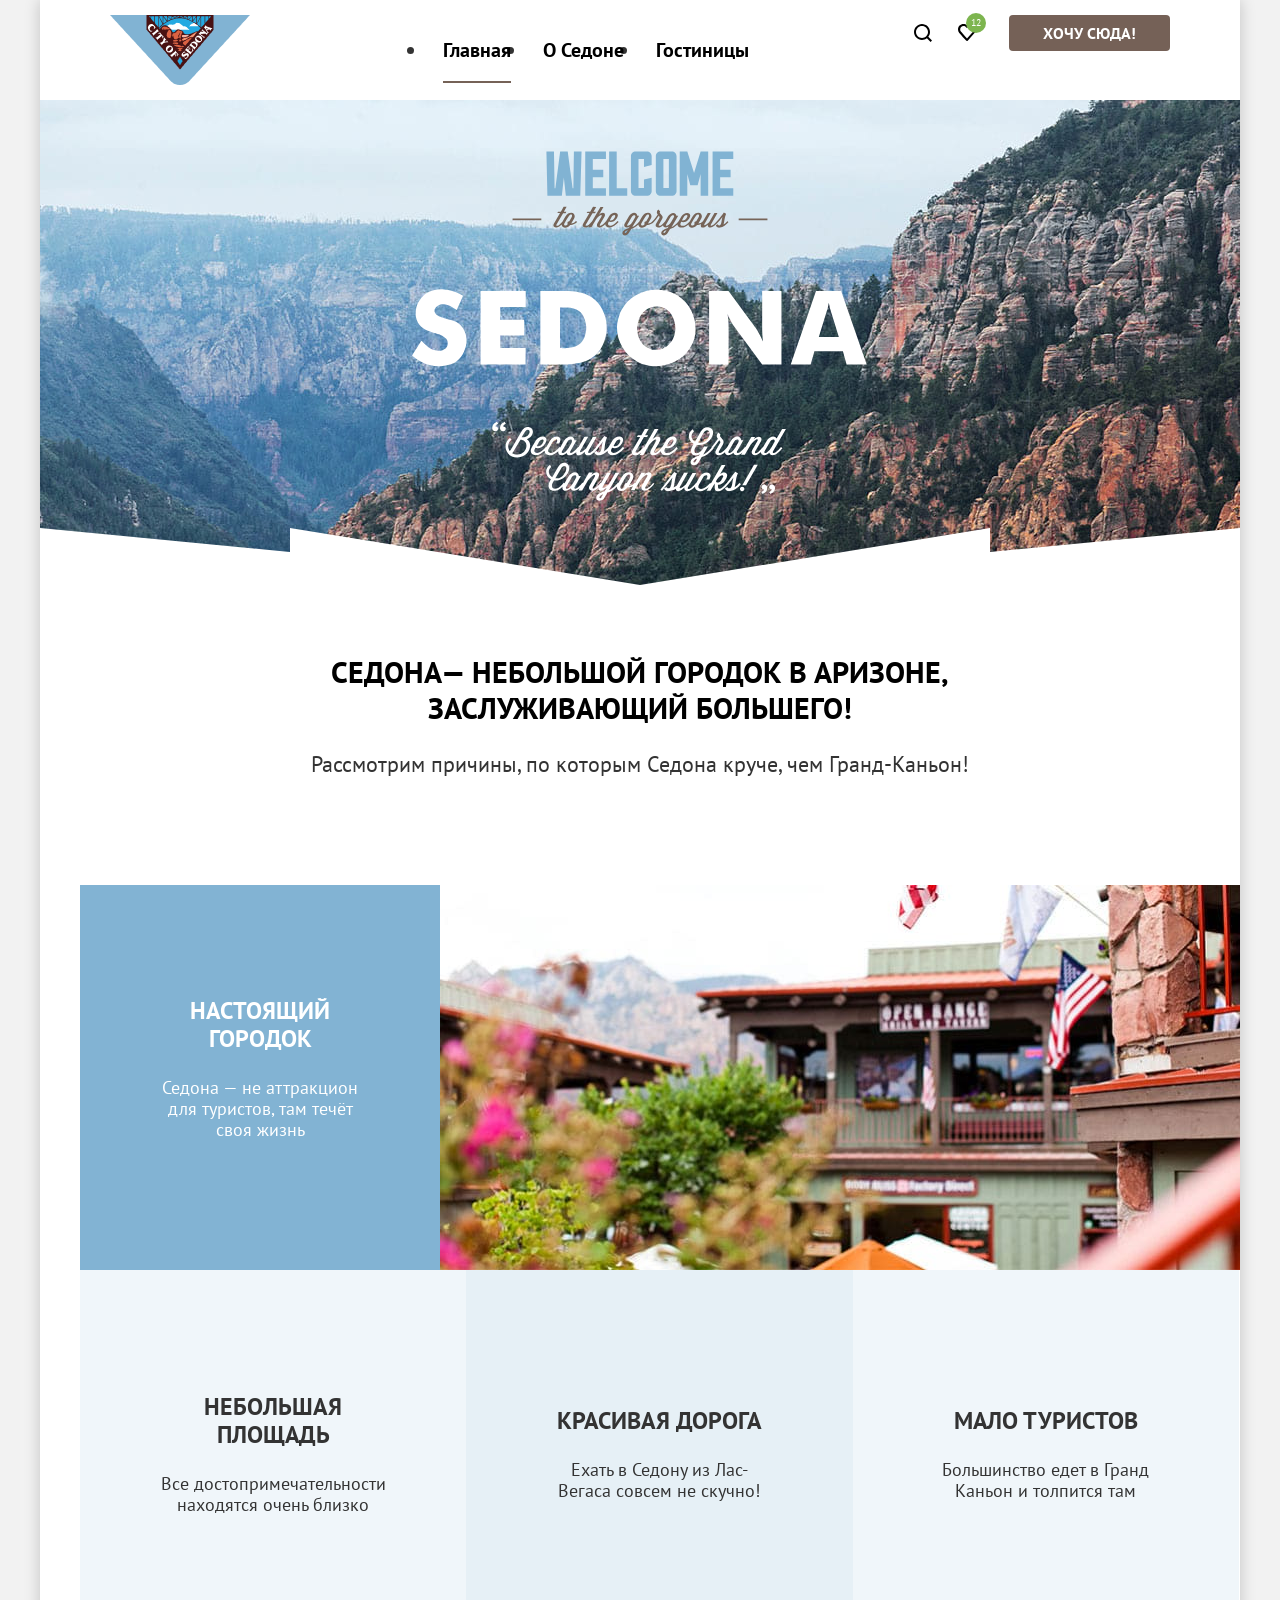
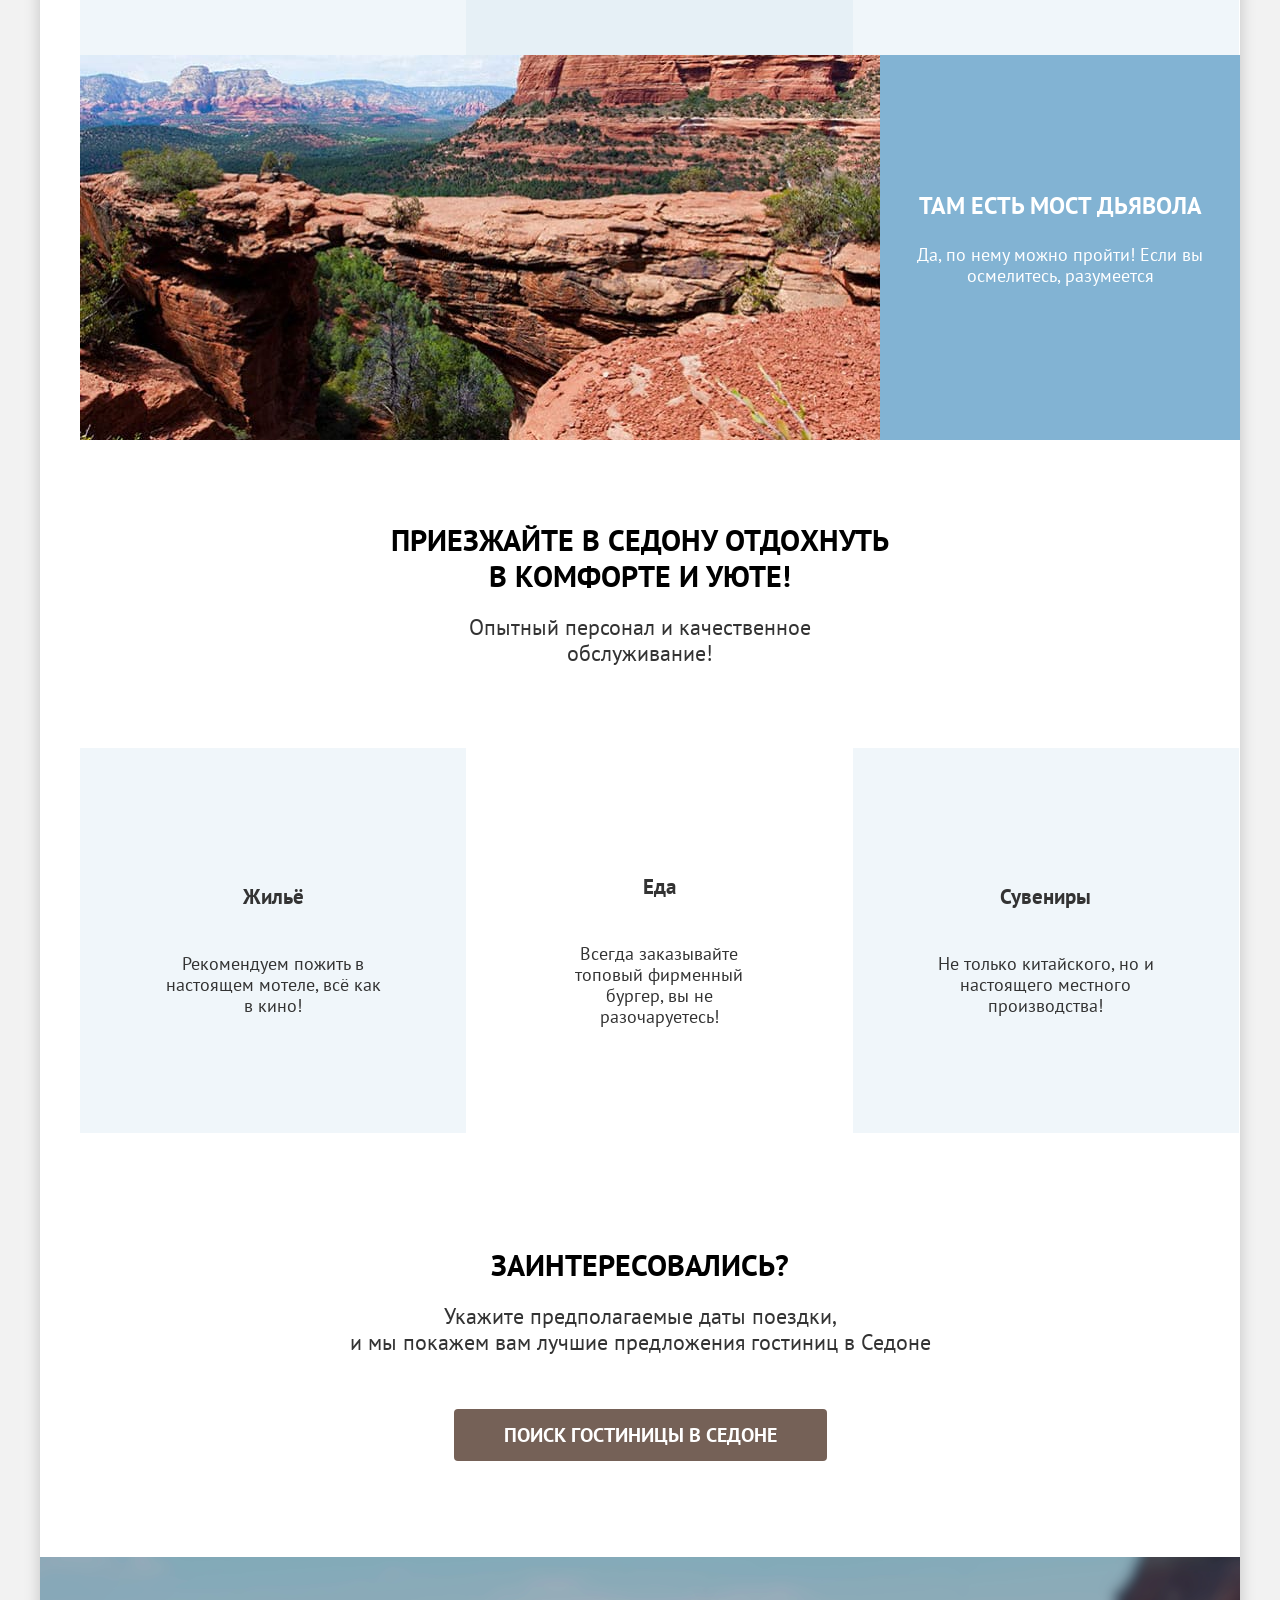
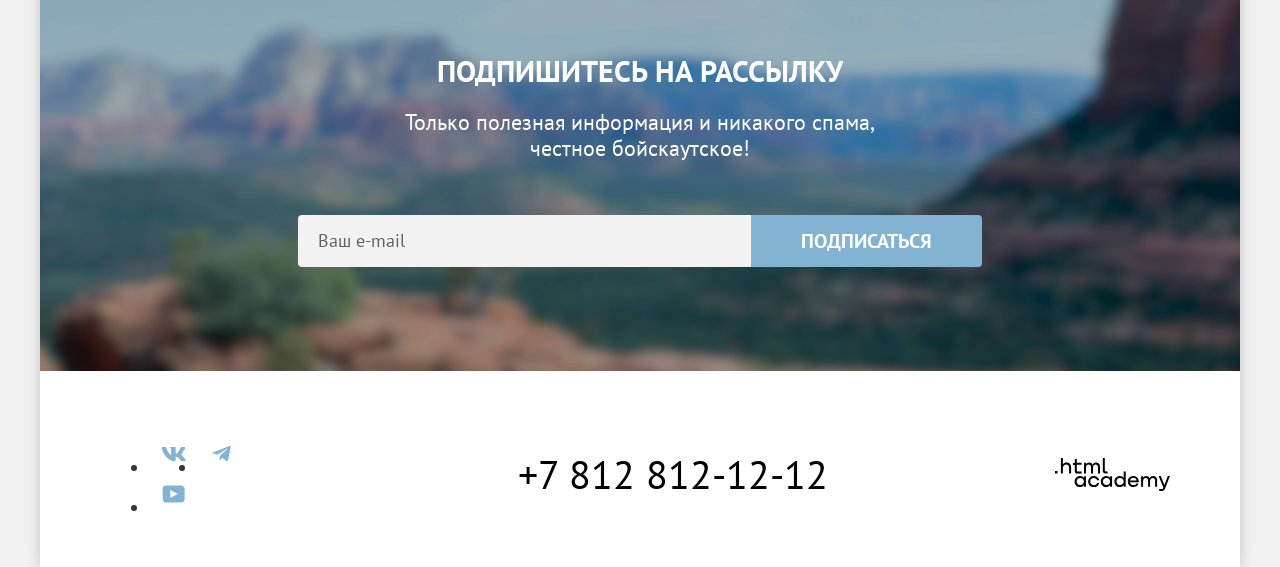
==== commit 074d123f: "Add files via upload" ====
--- a/index.html
+++ b/index.html
@@ -3,224 +3,151 @@
 
 <head>
   <meta charset="utf-8">
+  <meta name="viewport" content="width=device-width, initial-scale=1">
   <title>HTML Academy: Седона</title>
   <link rel="stylesheet" href="styles/styles.css">
 </head>
 
-<body class="page page--home">
+<body>
   <div class="container">
-
-    <header class="header">
-      <nav class="navigation">
-        <a class="navigation-logo" href="index.html">
-          <img class="image logo-img" src="images/logo.png" width="140" height="70" alt="Логотип города Седона">
+    <header class="header" data-test="header">
+        <a class="header-logo" href="index.html">
+          <img src="images/logo.png" width="140" height="70" alt="Логотип города Седона">
         </a>
-
-        <ul class="menu">
+        <nav class="menu">
+        <ul class="list-reset menu-list">
           <li class="menu-item">
-            <a class="menu-link menu-link--active" href="index.html">Главная</a>
+            <a class="menu-link menu-link-active">Главная</a>
           </li>
           <li class="menu-item">
-            <a class="menu-link" href="about.html">О Седоне</a>
+            <a class="menu-link" href="#">О Седоне</a>
           </li>
           <li class="menu-item">
             <a class="menu-link" href="catalog.html">Гостиницы</a>
           </li>
         </ul>
-
-        <ul class="user">
-          <li class="user-item">
-            <a class="icon" href="search.html">
-              <img class="icon-img" src="images/search.svg" alt="">
+        </nav>
+        <div class="user">
+          <a class="search-item" href="#">
               <span class="visually-hidden">Поиск</span>
             </a>
-          </li>
-
-          <li class="user-item">
-            <a class="icon" href="favourites.html">
-              <span class="count">12</span>
-              <img class="icon-img" src="images/favourite.svg" alt="">
+            <a class="favourites-item" href="#">
+              <span class="favourites-count">12</span>
               <span class="visually-hidden">Избранное</span>
             </a>
-          </li>
-
-          <li class="user-item">
-            <a class="button button--brown" href="booking.html">Хочу сюда!</a>
-          </li>
-        </ul>
-      </nav>
+            <a class="button" href="#">Хочу сюда!</a>
+        </div>
     </header>
 
-    <main class="main">
-
-      <section class="hero">
+    <main data-test="main">
+      <section class="hero" data-test="hero">
         <h1 class="visually-hidden">Седона — город в Аризоне</h1>
-
-        <div class="hero-decor">
-          <img class="welcome" src="images/welcome.jpg" alt="Welcome to Sedona">
-          <img class="vector" src="images/welcome-text.svg" alt="">
-        </div>
+        <img class="hero-img" src="images/welcome-text.svg" width="456" height="351" alt="Welcome to the gorgeous. Sedona. Because the Grand Canyon sucks.">
       </section>
-
-      <section class="advantages">
-
-        <div class="advantages-intro">
-          <h2 class="advantages-main-title">
-      Седона — небольшой городок в Аризоне,<br>
-      заслуживающий большего!
-    </h2>
-
-          <p class="advantages-description">
-            Рассмотрим причины, по которым Седона круче, чем Гранд-Каньон!
-          </p>
-        </div>
+      <section class="advantages" data-test="advantages">
+          <h2 class="visually-hidden">Преимущества городка Седона</h2>
+      <p class="section-title">Седона— небольшой городок в Аризоне, заслуживающий большего!</p>
+      <p class="section-item-text">Рассмотрим причины, по которым Седона круче, чем Гранд-Каньон!</p>
 
         <ul class="advantages-list">
-
-          <!-- №1 -->
-          <li class="advantages-item advantages-item--wide advantages-item--dark">
+          <li class="advantages-item advantages-item-dark">
             <div class="advantages-box">
               <h3 class="advantages-item-title">Настоящий городок</h3>
               <div class="advantages-line"></div>
-              <p class="advantages-text">
-                Седона — не аттракцион для туристов, там течёт своя жизнь
-              </p>
+              <p class="advantages-text">Седона — не аттракцион для туристов, там течёт своя жизнь</p>
             </div>
 
-            <img class="advantages-img" src="images/city.jpg" alt="Город Седона">
+            <img class="advantages-item-img" src="images/city.jpg" width="800" height="385" alt="Город Седона">
           </li>
 
-          <!-- №2 -->
-          <li class="advantages-item advantages-item--light">
-            <div class="advantages-box">
+          <li class="advantages-item">
               <h3 class="advantages-item-title">Небольшая площадь</h3>
               <div class="advantages-line"></div>
-              <p class="advantages-text">
-                Все достопримечательности находятся очень близко
-              </p>
-            </div>
+              <p class="advantages-text">Все достопримечательности находятся очень близко</p>
           </li>
 
-          <!-- №3 -->
-          <li class="advantages-item advantages-item--medium">
-            <div class="advantages-box">
+          <li class="advantages-item">
               <h3 class="advantages-item-title">Красивая дорога</h3>
               <div class="advantages-line"></div>
-              <p class="advantages-text">
-                Ехать в Седону из Лас-Вегаса совсем не скучно!
-              </p>
-            </div>
+              <p class="advantages-text">Ехать в Седону из Лас-Вегаса совсем не скучно!</p>
           </li>
 
-          <!-- №4 -->
-          <li class="advantages-item advantages-item--light">
-            <div class="advantages-box">
+          <li class="advantages-item">
               <h3 class="advantages-item-title">Мало туристов</h3>
               <div class="advantages-line"></div>
-              <p class="advantages-text">
-                Большинство едет в Гранд Каньон и толпится там
-              </p>
-            </div>
+              <p class="advantages-text">Большинство едет в Гранд Каньон и толпится там</p>
           </li>
 
-          <!-- №5 -->
-          <li class="advantages-item advantages-item--wide advantages-item--dark">
-            <img class="advantages-img" src="images/photo-2.jpg" alt="Мост дьявола">
-
-            <div class="advantages-box">
+          <li class="advantages-item advantages-item-dark advantages-item-reverse">
+            <div class="advantages-item-text-block">
               <h3 class="advantages-item-title">Там есть мост дьявола</h3>
               <div class="advantages-line"></div>
-              <p class="advantages-text">
-                Да, по нему можно пройти! Если вы осмелитесь, разумеется
-              </p>
+              <p class="advantages-text">Да, по нему можно пройти! Если вы осмелитесь, разумеется</p>
             </div>
-          </li>
-
-        </ul>
-
-      </section>
-
-      <section class="reasons">
-        <div class="reasons-intro">
-          <h2 class="reasons-title">
-            Приезжайте в Седону отдохнуть<br>
-            в комфорте и уюте!
-          </h2>
-
-          <p class="reasons-description">
-            Опытный персонал и качественное обслуживание!
-          </p>
-        </div>
-
-        <ul class="reasons-list">
-          <li class="reasons-item">
-            <img class="reasons-img" src="images/house.svg" alt="Жильё">
-            <h3 class="reasons-item-title">Жильё</h3>
-            <p class="reasons-item-text">Рекомендуем пожить в настоящем мотеле, всё как в кино!</p>
-          </li>
-
-          <li class="reasons-item">
-            <img class="reasons-img" src="images/food.svg" alt="Еда">
-            <h3 class="reasons-item-title">Еда</h3>
-            <p class="reasons-item-text">Всегда заказывайте топовый фирменный бургер, вы не разочаруетесь!</p>
-          </li>
-
-          <li class="reasons-item">
-            <img class="reasons-img" src="images/souvenirs.svg" alt="Сувениры">
-            <h3 class="reasons-item-title">Сувениры</h3>
-            <p class="reasons-item-text">Не только китайского, но и настоящего местного производства!</p>
+            <img class="advantages-img" src="images/sedona-2.jpg"width="800" height="385" alt="Мост дьявола">
           </li>
         </ul>
       </section>
 
-      <section class="information">
-        <h2 class="information-title">Заинтересовались?</h2>
+      <section class="reasons" data-test="reasons">
+        <h2 class="visually-hidden">Приглашение в Седону</h2>
+          <p class="section-title">Приезжайте в Седону отдохнуть в комфорте и уюте!</p>
+          <p class="section-item-text">Опытный персонал и качественное обслуживание!</p>
+        <ul class="reasons-list">
+          <li class="reasons-item">
+            <h3 class="item-title reasons-item-title reasones-item-title-house">Жильё</h3>
+            <p class="item-text reasons-item-text">Рекомендуем пожить в настоящем мотеле, всё как в кино!</p>
+          </li>
 
-        <p class="information-description">
-          Укажите предполагаемые даты поездки,
-          <br> и мы покажем вам лучшие предложения гостиниц в Седоне
-        </p>
+          <li class="reasons-item">
+            <h3 class="item-title reasons-item-title reasones-item-title-eat">Еда</h3>
+            <p class="item-text reasons-item-text">Всегда заказывайте топовый фирменный бургер, вы не разочаруетесь!</p>
+          </li>
 
-        <button class="button button--primary" type="button">
-          Поиск гостиницы в Седоне
-        </button>
+          <li class="reasons-item">
+            <h3 class="item-title reasons-item-title reasones-item-title-souvenirs">Сувениры</h3>
+            <p class="item-text reasons-item-text">Не только китайского, но и настоящего местного производства!</p>
+          </li>
+        </ul>
       </section>
 
-      <section class="newsletter-main-catalog">
-        <div class="newsletter-text">
-          <h2 class="newsletter-catalog-title">Подпишитесь на рассылку</h2>
-          <p class="newsletter-catalog-description">
-            Только полезная информация и никакого спама,
-            <br> честное бойскаутское!
-          </p>
-        </div>
+      <section class="hotel-search" data-test="search">
+        <h2 class="visually-hidden">Выбор гостиницы</h2>
+        <p class="section-title">Заинтересовались?</p>
+        <p class="section-item-text">Укажите предполагаемые даты поездки,
+          <br> и мы покажем вам лучшие предложения гостиниц в Седоне</p>
+        <a class="button hotel-search-button" href="catalog.html">Поиск гостиницы в Седоне</a>
+      </section>
 
+      <section class="newsletter" data-test="subscription">
+          <h2 class="section-title">Подпишитесь на рассылку</h2>
+          <p class="section-item-text">Только полезная информация и никакого спама,
+            <br> честное бойскаутское!</p>
         <form class="newsletter-form" action="https://echo.htmlacademy.ru/" method="post">
-          <input class="newsletter-input" type="email" name="newsletter-email" placeholder="Ваш e-mail" required>
-          <button class="button button--primary" type="submit">Подписаться</button>
+          <label>
+          <input class="newsletter-input-email" type="email" name="newsletter-email" placeholder="Ваш e-mail" required="required">
+          </label>
+          <input class="button newsletter-button" type="submit" value="Подписаться">
         </form>
       </section>
-
     </main>
 
-    <footer class="page-footer">
-      <div class="footer-container">
-
-        <ul class="footer-social-list">
+    <footer class="footer" data-test="footer">
+        <ul class="list-reset social-list">
           <li class="footer-social-item">
-            <a class="footer-social-link" href="#">
+            <a class="footer-social-link" href="https://vk.com/htmlacademy">
               <img class="footer-social-icon" src="images/social-vk.svg" alt="Вконтакте">
             </a>
           </li>
 
           <li class="footer-social-item">
-            <a class="footer-social-link" href="#">
+            <a class="footer-social-link" href="https://t.me/htmlacademy">
               <img class="footer-social-icon" src="images/social-telegram.svg" alt="Telegram">
             </a>
           </li>
 
           <li class="footer-social-item">
-            <a class="footer-social-link" href="#">
+            <a class="footer-social-link" href="https://www.youtube.com/user/htmlacademyru">
               <img class="footer-social-icon" src="images/social-youtube.svg" alt="YouTube">
             </a>
           </li>
@@ -233,11 +160,7 @@
         <a class="footer-academy-link" href="https://htmlacademy.ru/intensive/htmlcss">
           <img src="images/html-academy.svg" alt="HTML Academy">
         </a>
-
-      </div>
     </footer>
-
   </div>
 </body>
-
 </html>
--- a/styles/styles.css
+++ b/styles/styles.css
@@ -18,30 +18,31 @@
   box-sizing: border-box;
 }
 
-html,
-body {
+html {
   height: 100%;
 }
 
 body {
   margin: 0;
-  font-family: "PT Sans", Arial, sans-serif;
+  height: 100%;
+  font-family: "PT Sans", sans-serif;
   font-weight: 400;
   font-size: 18px;
   line-height: 21px;
-  color: #333;
+  color: #333333;
   background-color: #f2f2f2;
 }
 
 img {
+  display: block;
   max-width: 100%;
-  display: block;
   height: auto;
+  object-fit: contain;
 }
 
 .container {
   margin: 0 auto;
-  width: 100%;
+  width: 1200px;
   max-width: 1200px;
   min-height: 100%;
   background-color: #fff;
@@ -59,1056 +60,1128 @@
   overflow: hidden;
 }
 
-.header {
-  background: #fff;
-  position: relative;
-}
-
-.navigation {
-  display: flex;
-  align-items: center;
-  padding: 0 70px;
-  height: 64px;
-}
-
-.navigation-logo {
-  margin-right: 30px;
-}
-
-.logo-img {
-  position: relative;
-  z-index: 20;
-  display: block;
-}
-
 .menu {
-  display: flex;
-  gap: 30px;
-  list-style: none;
   margin: 0;
   padding: 0;
-}
-
-.menu-link {
-  display: block;
-  padding: 20px 16px;
-  font-weight: 700;
-  text-decoration: none;
-  color: #000;
-}
-
-.menu-link--active {
-  box-shadow: inset 0 -2px 0 #756157;
-}
-
-.user,
-.menu,
-.list-reset {
   list-style: none;
-  margin: 0;
-  padding: 0;
-}
-
-.user {
-  display: flex;
-  align-items: center;
-  gap: 30px;
-  margin-left: auto;
-}
-
-.icon {
-  display: flex;
-  align-items: center;
-  height: 64px;
-  position: relative;
-  top: 0;
-}
-
-.icon-img {
-  width: 18px;
-  height: 18px;
-}
-
-.count {
-  position: absolute;
-  right: -10px;
-  width: 18px;
-  height: 18px;
-  background: #7db54f;
-  color: #fff;
-  font-size: 10px;
-  display: flex;
-  align-items: center;
-  justify-content: center;
-  border-radius: 50%;
 }
 
 .button {
-  display: inline-flex;
-  justify-content: center;
-  align-items: center;
-  padding: 8px 20px;
-  font-family: "PT Sans", Arial, sans-serif;
+  display: block;
+  padding: 8px 34px;
+  max-width: 200px;
+  font-family: inherit;
   font-weight: 700;
   font-size: 16px;
   line-height: 20px;
+  color: #ffffff;
+  text-align: center;
+  text-decoration: none;
   text-transform: uppercase;
+  background-color: #756157;
+  border-radius: 4px;
+  border: 0;
+  cursor: pointer;
+}
+
+.button:hover {
+  background-color: #615048;
+}
+
+.button:focus-visible {
+  outline: none;
+  background-color: #615048;
+}
+
+.button:active {
+  color: rgba(255, 255, 255, .3);
+}
+
+.button:disabled {
+  background-color: #e5e5e5;
+}
+
+.button-submit,
+.button-reset {
+  padding: 8px 50px;
+  max-width: 190px;
+}
+
+.button-submit {
+  background-color: #82b3d3;
+}
+
+.button-reset {
+  background: none;
+}
+
+.button-reset:hover {
+  background: none;
+  opacity: .6;
+}
+
+.button-reset:focus-visible {
+  background: none;
+  outline: 3px solid #83b3d3;
+}
+
+.button-reset:active {
+  color: rgba(255, 255, 255, .3);
+}
+
+.button-reset:disabled {
+  color: rgba(255, 255, 255, .1);
+}
+
+.button-more,
+.button-add,
+.button-favorites {
+  max-width: 140px;
+}
+
+.button-more {
+  padding: 8px;
+}
+
+.button-add {
+  padding: 8px;
+  background-color: #82b3d3;
+}
+
+.hotel-search-button {
+  margin-bottom: 96px;
+  padding: 8px 50px;
+  max-width: 376px;
+  font-size:20px;
+  line-height: 36px;
+}
+
+.form-search-button {
+  padding: 18px;
+  width: 100%;
+  max-width: 577px;
+  font-size: 20px;
+  line-height: 24px;
+  background-color: #83b3d3;
+}
+
+.button-submit:hover,
+.button-add:hover,
+.subscription-button:hover,
+.form-search-button:hover {
+  background-color: #68a2ca;
+}
+
+.button-submit:focus-visible,
+.button-add:focus-visible,
+.subscription-button:focus-visible,
+.form-search-button:focus-visible {
+  outline: none;
+  background-color: #68a2ca;
+}
+
+.button-favorites {
+  padding: 8px;
+  background-color: #7db54f;
+}
+
+.button-favorites:hover {
+  background-color: #6c9e42;
+}
+
+.button-favorites:focus-visible {
+  outline: none;
+  background-color: #6c9e42;
+}
+
+.section-title {
+  margin-top: 0;
+  margin-bottom: 20px;
+  font-weight: 700;
+  font-size: 30px;
+  line-height: 36px;
+  color: #000000;
+  text-transform: uppercase;
+}
+
+.section-item-text {
+  margin-top: 0;
+  margin-bottom: 54px;
+  font-size: 22px;
+  line-height: 26px;
+}
+
+.advantages-item-title {
+  margin-top: 0;
+  font-size: 24px;
+  font-weight: 700;
+  line-height: 28px;
+  text-transform: uppercase;
+}
+
+.advantages-text {
+  margin-top: 0;
+  font-size: 18px;
+  line-height: 21px;
+}
+
+.header,
+.footer {
+  display: flex;
+  justify-content: space-between;
+  align-items: center;
+  padding-left: 70px;
+  padding-right: 70px;
+}
+
+.header {
+  position: relative;
+}
+
+.logo {
+  position:absolute;
+  top: 0;
+  display: block;
+  width: 140px;
+  height: 70px;
+  z-index: 1;
+}
+
+.navigation {
+  margin-left: 168px;
+}
+
+.menu-list {
+  display: flex;
+  flex-wrap: wrap;
+}
+
+.menu-item {
+  font-weight: 700;
+  font-size: 20px;
+  line-height: 24px;
+}
+
+.menu-link {
+  position: relative;
+  display: block;
+  padding: 20px 16px;
   text-decoration: none;
-  border-radius: 4px;
-  border: none;
-  cursor: pointer;
-  color: #fff;
-  background-color: #756157;
-}
-
-.button--brown {
-  background: #756157;
-}
-
-.button--primary {
-  display: inline-flex;
-  justify-content: center;
+  color: #000000;
+}
+
+.menu-link:not(.menu-link-active):active {
+  opacity: .6;
+}
+
+.menu-link:focus {
+  outline: none;
+}
+
+.menu-link:hover:after,
+.menu-link-active:after,
+.menu-link:focus:after {
+  content: "";
+  position: absolute;
+  left: 16px;
+  right: 16px;
+  bottom: -1px;
+  z-index: 1;
+  display: block;
+  width: auto;
+  height: 2px;
+  background-color: #756257;
+}
+
+.user {
+  display: flex;
+  flex-wrap: wrap;
+  align-self: flex-start;
   align-items: center;
-  width: 191px;
-  height: 36px;
-  background-color: #82b3d3;
-}
-
-.button--favorite {
-  background: #82b3d3;
-}
-
-.button--favorite-active {
-  background: #7db54f;
-}
-
-.button--reset {
-  display: flex;
-  justify-content: center;
-  align-items: center;
-  width: 191px;
-  height: 36px;
-  padding: 8px 50px;
-  background: transparent;
-  font-family: "PT Sans", Arial, sans-serif;
-  font-weight: 700;
-  font-size: 16px;
-  line-height: 20px;
-  color: #fff;
-  text-transform: uppercase;
-  cursor: pointer;
-}
-
-.button:hover {
-  filter: brightness(0.95);
-}
-
-.button:active {
-  filter: brightness(0.85);
+  flex-shrink: 0; 
+}
+
+.search-item {
+  position: relative;
+  display: block;
+  padding: 24px 13px 23px;
+  min-width: 44px;
+  min-height: 65px;
+  background: url("../images/search.svg") no-repeat center center;
+}
+
+.favourites-item {
+  position: relative;
+  display: block;
+  margin-right: 20px;
+  padding: 24px 13px 23px;
+  min-width: 44px;
+  min-height: 65px;
+  background: url("../images/like.svg") no-repeat center center;
+}
+
+.favourites-count {
+position: absolute;
+  top: 13px;
+  right: 3px;
+  display: block;
+  padding-top: 5px;
+  min-width: 20px;
+  min-height: 20px;
+  border-radius: 50%;
+  background-color: #7DB54F;
+  font-size: 10px;
+  line-height: 10px;
+  color: #ffffff;
+  text-align: center;  
+}
+
+.search-item:hover:after,
+.favourites:hover:after {
+  content: "";
+  position: absolute;
+  left: 10px;
+  right: 10px;
+  bottom: -1px;
+  z-index: 1;
+  display: block;
+  width: auto;
+  height: 2px;
+  background-color: #756257;
+}
+
+.search-item:focus,
+.favourites:focus {
+  outline: none;
+}
+
+.search-item:active,
+.favourites:active {
+  opacity: .6;
 }
 
 .hero {
-  display: flex;
+  position: relative;
+  margin-bottom: 69px;
+  width: 1200px;
   min-height: 485px;
-  margin-bottom: 69px;
-  justify-content: center;
-  align-items: center;
-  position: relative;
-  background-image: url("../images/background-footer.png");
-}
-
-.hero-decor {
-  position: relative;
+  background: #3F78A3 url("../images/welcome.jpg") no-repeat center center;
+  background-size: cover; 
 }
 
 .hero::after {
   content: "";
   position: absolute;
   bottom: 0;
-  left: 0;
+  width: 1200px;
+  height: 57px;
+  background: url("../images/white-decoration.svg") no-repeat center center;
+  background-size: cover;
+}
+
+.hero-img {
+  margin: 0 auto;
+  padding-top: 51px;
+}
+
+.advantages, .reasons,
+.hotel-search, .newsletter {
+  display: flex;
+  flex-direction: column;
+  align-items: center;
+  text-align: center;
+}
+
+.advantages {
+  margin-bottom: 64px;
+}
+
+.advantages .section-title {
+  margin-bottom: 25px;
+  max-width: 620px;
+}
+
+.advantages .section-item-text {
+  margin-bottom: 90px;
+  max-width: 660px;
+}
+
+.advantages-list,
+.reasons-list {
+  display: flex;
+  flex-wrap: wrap;
   width: 100%;
-  height: 57px;
-  background: url("../images/white-decoration.svg") center no-repeat;
-}
-
-.welcome {
-  display: block;
-}
-
-.vector {
-  position: absolute;
-  left: 50%;
-  top: 45%;
-  transform: translate(-50%, -50%);
-}
-
-.advantages {
-  width: 1200px;
-  max-width: 1200px;
-  margin: 0 auto;
-}
-
-.advantages-intro {
+}
+
+.advantages-item,
+.advantages-box,
+.reasons-item {
   display: flex;
   flex-direction: column;
+  flex-basis: 33.3%;
   justify-content: center;
   align-items: center;
-  padding: 69px 0;
-  gap: 25px;
-  width: 100%;
-  max-width: 1200px;
-  height: 282px;
-  background: #fff;
-  text-align: center;
-}
-
-.advantages-main-title {
-  margin: 0 0 20px;
-  font-size: 30px;
-  line-height: 36px;
-  font-weight: 700;
-  text-transform: uppercase;
-  color: #000;
-}
-
-.advantages-description {
-  margin: 0;
-  font-size: 22px;
-  line-height: 26px;
-  color: #333;
-}
-
-.advantages-list {
+  padding: 60px 80px;
+  min-height: 385px;
+}
+
+.advantages-item {
+  background-color: rgba(131, 179, 211, .12);
+}
+
+.advantages-item:nth-child(3n) {
+  background-color: rgba(131, 179, 211, .20);
+}
+
+.advantages-item-dark {
+  flex-direction: row;
+  flex-basis: 100%;
+  padding: 0;
+  background-color: #82B3D3;
+  color: #ffffff;
+}
+
+.advantages-item-reverse {
+  flex-direction: row-reverse;
+}
+
+.advantages-item-img {
+  flex-basis: 66.66%;
+}
+
+.advantages-item .item-title {
+  margin-bottom: 62px;
+  max-width: 175px;
+}
+
+.advantages-item .item-text {
+  margin-bottom: 0;
+  max-width: 230px;
+}
+
+.reasons {
+  margin-bottom: 96px;
+}
+
+.reasons .section-title {
+  max-width: 505px;
+}
+
+.reasons .section-item-text {
+  margin-bottom: 64px;
+  max-width: 490px;  
+}
+
+.reasons-item {
+  background-color: rgba(131, 179, 211, .12);  
+}
+
+.reasons-item:nth-child(3n+2) {
+  background-color: #ffffff;
+}
+
+.reasons-item .item-title {
+  margin-bottom: 28px;
+  max-width: 230px;
+}
+
+.reasons-item .item-text {
+  margin-bottom: 0;
+  max-width: 230px;
+}
+
+.reasons-item-title:before {
+  display: block;
+  margin: 0 auto 24px;
+  min-width: 74px;
+  min-height: 72px;
+}
+
+.reasons-item-title-house:before {
+  content: url("../images/house.svg");
+}
+
+.reasons-item-title-eat:before {
+  content: url("../images/eat.svg");
+}
+
+.reasons-item-title-souvenirs::before {
+  content: url("../images/souvenirs.svg");
+}
+
+.hotel-search .section-title,
+.hotel-search .section-item-text {
+  max-width: 600px;
+}
+
+.breadcrumbs {
   display: flex;
   flex-wrap: wrap;
-  margin: 0;
-  padding: 0;
-  list-style: none;
-}
-
-.advantages-item {
-  display: flex;
-  min-width: 400px;
-  min-height: 385px;
-}
-
-.advantages-box {
-  width: 400px;
-  display: flex;
-  flex-direction: column;
-  justify-content: center;
   align-items: center;
-  text-align: center;
-  padding: 60px 40px;
-  gap: 20px;
-}
-
-.advantages-item-title {
-width: 175px;
-height: 56px;
-font-family: "PT Sans", Arial, sans-serif;
-font-style: normal;
-font-weight: 700;
-font-size: 24px;
-line-height: 28px;
-text-align: center;
-text-transform: uppercase;
-color: #000;
-}
-
-.advantages-line {
-  width: 60px;
-  height: 2px;
-  background: rgba(0, 0, 0, 0.3);
-}
-
-.advantages-text {
-width: 230px;
-height: 42px;
-font-family: "PT Sans", Arial, sans-serif;
-font-style: normal;
-font-weight: 400;
-font-size: 18px;
-line-height: 21px;
-text-align: center;
-color: #333;
-}
-
-.advantages-img {
-  width: 800px;
-  height: 385px;
-  object-fit: cover;
-  display: block;
-}
-
-.advantages-item--dark .advantages-box {
-  background: #82b3d3;
-  color: #fff;
-}
-
-.advantages-item--dark .advantages-item-title,
-.advantages-item--dark .advantages-text {
-  color: #fff;
-}
-
-.advantages-item--dark .advantages-line {
-  background: rgba(255, 255, 255, 0.3);
-}
-
-.advantages-item--light .advantages-box {
-  background: rgba(131, 179, 211, 0.12);
-}
-
-/* средний */
-.advantages-item--medium .advantages-box {
-  background: rgba(131, 179, 211, 0.2);
-}
-
-.advantages-item--wide {
-  display: flex;
-}
-
-.advantages-item--wide:nth-child(odd) {
-  flex-direction: row;
-}
-
-.advantages-item--wide:nth-child(even) {
-  flex-direction: row-reverse;
-}
-
-.reasons {
-  padding: 64px 0 0;
-  text-align: center;
-}
-
-.reasons-intro {
-  display: flex;
-  flex-direction: column;
-  align-items: center;
-  padding: 64px 0;
-  gap: 20px;
-  width: 1200px;
-  text-align: center;
-  background: #fff;
-}
-
-.reasons-title {
-  margin: 0;
-  width: 505px;
-  font-family: "PT Sans", Arial, sans-serif;
-  font-weight: 700;
-  font-size: 30px;
-  line-height: 36px;
-  text-transform: uppercase;
-  color: #000;
-}
-
-.reasons-description {
-  margin: 0;
-  width: 490px;
-  font-family: "PT Sans", Arial, sans-serif;
-  font-weight: 400;
-  font-size: 22px;
-  line-height: 26px;
-  color: #333;
-}
-
-.reasons-list {
-  display: grid;
-  grid-template-columns: repeat(3, 1fr);
-  margin-top: 64px;
-  list-style: none;
-  padding: 0;
-}
-
-.reasons-item-title {
-  margin: 0;
-  width: 230px;
-  font-size: 24px;
-  line-height: 28px;
-  font-weight: 700;
-  text-align: center;
-  text-transform: uppercase;
-  color: #000;
-}
-
-.reasons-item {
-  display: flex;
-  flex-direction: column;
-  align-items: center;
-  justify-content: center;
-  text-align: center;
-  padding: 80px 30px;
-}
-
-
-.reasons-item-text {
-  display: flex;
-  flex-direction: column;
-  align-items: center;
-  justify-content: center;
-  width: 230px;
-  gap: 30px;
-}
-
-.reasons-item:nth-child(odd) {
-  background: #f0f6fa;
-}
-
-.reasons-img {
-  display: block;
-  margin: 0 auto 20px;
-  width: 75px;
-  height: 72px;
-}
-
-.information {
-  width: 1200px;
-  margin: 0 auto;
-  padding: 96px 0;
-  display: flex;
-  flex-direction: column;
-  align-items: center;
-  gap: 54px;
-  background: #fff;
-  text-align: center;
-}
-
-.information-title {
-  margin: 0;
-  font-family: "PT Sans", Arial, sans-serif;
-  font-weight: 700;
-  font-size: 30px;
-  line-height: 36px;
-  text-transform: uppercase;
-  color: #000;
-}
-
-.information-description {
-  margin: 0;
-  width: 592px;
-  font-family: "PT Sans", Arial, sans-serif;
-  font-weight: 400;
-  font-size: 22px;
-  line-height: 26px;
-  color: #333;
-}
-
-.information .button {
-  width: 376px;
-  height: 52px;
-  font-size: 20px;
-  line-height: 36px;
-  text-transform: uppercase;
-}
-
-.information .button--primary {
-  background: #756157;
-  color: #fff;
-}
-
-.newsletter {
-  padding: 70px;
-  text-align: center;
-  background: url("../images/subscribe.jpg") center/cover no-repeat;
-  color: #fff;
-}
-
-.catalog {
-  display: flex;
-  flex-direction: column;
-  align-items: flex-start;
+  margin-bottom: 40px;
+}
+
+.breadcrumbs-item {
+  display: flex;
+}
+
+.breadcrumbs-item:not(:last-child) {
+  margin-right: 10px;
+}
+
+.breadcrumbs-item:not(:last-child)::after {
+  display: block;
+  margin-top: -1px;
+  margin-left: 10px;
+  width: 8px;
+  height: 12px;
+}
+
+.breadcrumbs-item:first-child::after {
+  margin-top: -5px;
+}
+
+.breadcrumbs-link {
+  font-size: 16px;
+  line-height: 21px;
+  color: #ffffff;
+  text-decoration: none;
+}
+
+.breadcrumbs-link-main {
+  display: block;
+  width: 13px;
+  height: 13px;
+  background: url("../images/home-page.svg") no-repeat;
+  background-size: cover;
+}
+
+.breadcrumbs-link[href]:hover {
+  opacity: .6;
+}
+
+.breadcrumbs-link[href]:focus {
+  outline: none;
+}
+
+.breadcrumbs-link[href]:active {
+  opacity: .3;
+}
+
+.filter {
   padding: 35px 70px 70px;
-  background: url("../images/filter.png") center/cover no-repeat;
-  box-shadow: none;
-  color: #fff;
-  position: relative;
-  gap: 10px;
-  width: 1200px;
-  height: 412px;
+  min-height: 412px;
+  background: #6B8EB4 url("../images/filter.jpg") no-repeat;
   background-size: cover;
-}
-
-.catalog::before {
-  content: "";
-  position: absolute;
-  inset: 0;
-  background: rgba(0,0,0,0.45);
-  z-index: 0;
-}
-
-.catalog > * {
-  position: relative;
-}
-
-.catalog-filter {
-  margin-top: 40px;
-}
-
-
-.catalog-title {
-  font-family: "PT Sans", Arial, sans-serif;
+  font-size: 18px;
+  line-height: 23px;
+  color: #ffffff;
+}
+
+.filter-title {
+  margin-top: 0;
+  margin-bottom: 8px;
   font-weight: 700;
   font-size: 60px;
   line-height: 78px;
-  color: #fff;
-  margin: 0 0;
-}
-
-.catalog-results {
-  display: flex;
-  flex-direction: column;
-  padding: 50px 70px 60px;
-  gap: 40px;
-}
-
-.catalog-view {
-  display: flex;
-  flex-direction: row;
-  gap: 8px;
-  align-items: center;
-}
-
-.catalog-view-button--grid {
-  border: 2px solid #000000;
-  background-image: url("../images/squares.svg");
-}
-
-.catalog-view-button--card {
-  background-image: url("../images/cards.svg");
-}
-
-.catalog-view-button--list {
-  background-image: url("../images/list.svg");
-}
-
-.catalog-view-button {
-  box-sizing: border-box;
-  width: 48px;
-  height: 48px;
-  display: flex;
-  align-items: center;
-  justify-content: center;
+}
+
+.filter-catalog {
+  display: flex;
+  flex-wrap: wrap;
+}
+
+.filter-group {
+  flex-basis: 150px;
+  margin: 0;
+  margin-right: 70px;
   padding: 0;
-  border: 2px solid #e5e5e5;
-  border-radius: 4px;
-  background-color: #fff;
-  cursor: pointer;
-  background-repeat: no-repeat;
-  background-position: center;
-}
-
-.breadcrumbs {
-  display: flex;
-  flex-direction: row;
-  align-items: center;
-  gap: 10px;
+  border: 0;
+}
+
+.filter-group-price {
+  flex-basis: 287px;
+  margin-left: auto;
+}
+
+.filter-title {
+  margin-bottom: 32px;
   padding: 0;
-  margin: 0;
-  list-style: none;
-}
-
-.rating {
-  display: flex;
-  align-items: center;
-  justify-content: space-between;
-  width: 300px;
-  height: 37px;
-  margin-top: auto;
-}
-
-.rating-stars {
-  height: 17px;
-  width: 90px;
-  background-image: url("../images/star.png"); /* лучше svg */
-  background-repeat: repeat-x;
-  background-size: 18px 17px;
-}
-
-.rating-value {
-  width: 140px;
-  height: 37px;
-  display: flex;
-  align-items: center;
-  justify-content: center;
-  background: #f2f2f2;
-  border-radius: 4px;
-  font-size: 16px;
-  text-transform: uppercase;
-}
-
-.rating--1 .rating-stars { width: 18px; }
-.rating--2 .rating-stars { width: 36px; }
-.rating--3 .rating-stars { width: 54px; }
-.rating--4 .rating-stars { width: 72px; }
-.rating--5 .rating-stars { width: 90px; }
-
-.filter {
-  display: flex;
-  flex-direction: row;
-  align-items: flex-start;
-  gap: 70px;
-  height: 100%;
-}
-
-.filter-group {
-  border: none;
-  padding: 0;
-  margin: 0;
-  display: flex;
-  flex-direction: column;
-  gap: 16px;
-}
-
-.filter-title {
-  font-family: "PT Sans", Arial, sans-serif;
   font-weight: 700;
   font-size: 20px;
   line-height: 24px;
-  color: #fff;
-  text-transform: capitalize;
-  margin: 0 0 16px;
+}
+
+.filter-item:not(:last-child) {
   margin-bottom: 16px;
 }
 
-.filter-label {
-  display: flex;
-  align-items: center;
-  gap: 10px;
-  font-family: "PT Sans", Arial, sans-serif;
-  font-weight: 400;
-  font-size: 18px;
-  line-height: 23px;
-  color: #fff;
+.filter-buttons {
+  display: flex;
+  flex-direction: column;
+  justify-content: space-between;
+  padding-top: 55px;
+  width: 190px;
+}
+
+.control {
+  position: relative;
+  display: block;
+  padding-left: 37px;
   cursor: pointer;
 }
 
-.filter-input {
+.control-mark {
   position: absolute;
-  opacity: 0;
-}
-
-.check {
+  top: 2px;
+  left: 1px;
   width: 20px;
   height: 20px;
-  background-color: #fff;
+  background-color: #ffffff;
   border-radius: 4px;
-  position: relative;
-}
-
-.filter-input:checked + .check::after {
+}
+
+.control-input:not(:disabled):hover ~ .control-label {
+  opacity: 60%;
+}
+
+.control-input:not(:disabled):hover + .control-mark {
+  opacity: 60%;
+}
+
+.control-input:not(:disabled):active ~ .control-label {
+  opacity: 30%;
+}
+
+.control-input:not(:disabled):active + .control-mark {
+  opacity: 30%;
+}
+
+.control-input:disabled + .control-mark {
+  opacity: 10%;
+}
+
+.control-input:disabled ~ .control-label {
+  opacity: 10%;
+}
+
+.control-input[type="checkbox"]:checked + .control-mark::after {
   content: "";
+  background-image: url("../images/arrow.svg");
+  background-size: contain;
+  background-position: center;
   position: absolute;
-  width: 6px;
+  top: 5px;
+  left: 4px;
+  width: 12px;
   height: 10px;
-  border: solid #3F5E72;
-  border-width: 0 2px 2px 0;
-  transform: rotate(45deg);
-  top: 4px;
-  left: 7px;
-}
-
-.radio {
-  width: 20px;
-  height: 20px;
-  border: 2px solid #fff;
+}
+
+.control-input[type="radio"] + .control-mark {
   border-radius: 50%;
-  display: inline-block;
-  position: relative;
-}
-
-.filter-input:checked + .radio::after {
-  content: "";
+}
+
+.control-input[type="radio"]:checked + .control-mark::before {
   position: absolute;
+  top: 5px;
+  left: 5px;
   width: 10px;
   height: 10px;
-  border-radius: 100%;
-  background-color: #fff;
-  top: 3px;
-  left: 3px;
-}
-
-.filter-price {
+  background-color: #3f5e72;
+  border-radius: 50%;
+  content: "";
+}
+
+.control-input:not(:disabled):focus-visible + .control-mark {
+  outline: 3px solid #81b2d2;
+}
+
+.range-wrapper-inputs {
+  margin-bottom: 44px;
   display: flex;
   gap: 2px;
-  align-items: stretch;
-}
-
-.filter-price-input {
+}
+
+.range-price-label {
+  position: relative;
+}
+
+.range-min, .range-max {
+  padding: 9px 40px 10px 20px;
   width: 143px;
   height: 48px;
-  padding: 0 12px;
-  font-family: "PT Sans", Arial, sans-serif;
+  background-color: #f2f2f2;
+  border: none;
+  font-family: "PT Sans", sans-serif;
   font-weight: 700;
   font-size: 18px;
-  line-height: 23px;
-  color: #000;
-  background: #f2f2f2;
-  border: none;
-  box-sizing: border-box;
-}
-
-.filter-price-label {
+  line-height: 24px;
+  appearance: textfield;
+}
+
+.range-max {
+  border-radius: 4px 0 0 4px;
+}
+
+.range-min {
+  border-radius: 0 4px 4px 0;
+}
+
+.range-min::-webkit-inner-spin-button,
+.range-min::-webkit-outer-spin-button,
+.range-max::-webkit-inner-spin-button,
+.range-max::-webkit-outler-spin-button {
+  -webkit-appearance: none;
+  margin: 0;
+}
+
+.range-min:not(:disabled):hover,
+.range-max:not(:disabled):hover {
+  background-color: #e6e6e6;
+}
+
+.range-min:focus-visible {
+  background: #e6e6e6;
+  outline: 3px solid #83b3d3;
+  border-radius: 0 4px 4px 0;
+}
+
+.range-max:focus-visible {
+  background: #e6e6e6;
+  outline: 3px solid #83b3d3;
+  border-radius: 4px 0 0 4px;
+}
+
+.range-min:disabled,
+.range-max:disabled {
+  opacity: 20%;
+}
+
+.range-from {
+  position: absolute;
+  left: 105px;
+  top: 12px;
+  color: rgba(0, 0, 0, .3);
+  line-height: 24px;
+}
+
+.range-scale {
   position: relative;
-  display: flex;
-}
-
-.filter-price-text {
-  position: absolute;
-  right: 12px;
-  top: 50%;
-  transform: translateY(-50%);
-  font-size: 18px;
-  color: #bdbdbd;
-}
-
-.filter-price-label:first-child .filter-price-input {
-  width: 143px;
-  height: 48px;
-  display: flex;
-  align-items: center;
-  padding: 0 12px;
-  background: #f2f2f2;
-  border: none;
-  border-radius: 4px 0 0 4px;
-}
-
-.filter-price-label:last-child .filter-price-input {
-  border-radius: 0 4px 4px 0;
-}
-
-.range {
-  position: relative;
-  width: 288px;
-  height: 20px;
-  margin-top: 16px;
-}
-
-.range-bar {
+  height: 4px;
+  background-color: rgba(255, 255, 255, 0.3);
+  width: 287px;
+}
+
+.range-price {
   position: absolute;
   height: 4px;
-  top: 50%;
-  transform: translateY(-50%);
-  left: 20px;   
-  right: 60px;  
-  background: #fff;
-  border-radius: 2px;
-}
-
-.range-scale {
-  position: absolute;
-  width: 287px;
-  height: 4px;
-  top: 50%;
-  transform: translateY(-50%);
-  background: rgba(255, 255, 255, 0.3);
-  border-radius: 2px;
-}
-
-.range-toggle {
-  position: absolute;
-  top: 50%;
-  transform: translateY(-50%);
-  width: 20px;
-  height: 20px;
-  background: #fff;
-  border-radius: 5px;
-  border: none;
-  cursor: pointer;
-}
-
-.range-toggle--min {
+  background-color: #ffffff;
+}
+
+.change-range {
   position: absolute;
   width: 20px;
   height: 20px;
+  border-radius: 5px;
+  background-color: #ffffff;
+  border: none;
+  cursor: pointer;
+}
+
+.change-range-min {
   left: 0;
-  top: 50%;
-  transform: translateY(-50%);
-  background: #fff;
+  top: -8px;
+}
+
+.change-range-max {
+  right: -1px;
+  top: -8px;
+}
+
+.change-range:not(:disabled):active {
+  outline: 3px solid #83B3D3;
   border-radius: 5px;
-  cursor: pointer;
-}
-
-.range-toggle--max {
-  position: absolute;
-  width: 20px;
-  height: 20px;
-  left: 220px;
-  top: 50%;
-  transform: translateY(-50%);
-  background: #fff;
-  border-radius: 5px;
-  cursor: pointer;
-}
-
-.filter-buttons {
-  display: flex;
-  flex-direction: column;
-  gap: 32px;
-  margin-top: auto;
-}
-
-.catalog-controls {
-  width: 100%;
-  display: flex;
-  align-items: center;
-  padding: 40px 0 20px;
-  gap: 20px;
-  margin: 0;
-}
-
-.catalog-found {
-  font-size: 30px;
-  margin: 0;
-  text-transform: uppercase;
+}
+
+.change-range:disabled {
+  opacity: 20%;
 }
 
 .catalog-sorting {
-  box-sizing: border-box;
-  width: 292px;
-  height: 49px;
-  padding: 14px 40px 14px 20px;
+  padding: 12px 20px;
   border: 2px solid #e5e5e5;
   border-radius: 4px;
-  font-family: "PT Sans";
-  font-weight: 400;
+  min-width: 292px;
+  font-family: "PT Sans", sans-serif;
   font-size: 18px;
-  font-style: normal;
   line-height: 21px;
-  color: #333;
-  background-color: #fff;
-  cursor: pointer;
-  appearance: none;
+  color: #333333;
   background-image: url("../images/arrow.svg");
   background-repeat: no-repeat;
-  background-position: right 20px center;
-  margin-left: auto;
+  background-position: right 18px center;
+  appearance: none;
+}
+
+.catalog-sorting:hover {
+  border: 2px solid #68a2ca;
+}
+
+.catalog-sorting:focus-visible {
+  outline: none;
+  border: 2px solid #68a2ca;
+}
+
+.catalog-sorting:disabled {
+  border: 2px solid rgba(0, 0, 0, 0.3);
+  color: rgba(0, 0, 0, 0.3);
+}
+
+.catalog-view {
+  display: flex;
+  gap: 8px;
+}
+
+.catalog-view-button {
+  display: block;
+  width: 48px;
+  height: 48px;
+  border: 2px solid #e5e5e5;
+  border-radius: 4px;
+}
+
+.catalog-view-button-tiles {
+  background: url("../images/squares.svg") 50% 50% no-repeat;
+}
+
+.catalog-view-button-card {
+  background: url("../images/cards.svg") 50% 50% no-repeat;
+}
+
+.catalog-view-button-list {
+  background: url("../images/list.svg") 50% 50% no-repeat;
+}
+
+.catalog-view-button:hover {
+  border-color: #000000;
+}
+
+.catalog-view-button:focus-visible {
+  border-color: #68a2ca;
+  outline: none;
+}
+
+.catalog-view-button:active {
+  border-color: #000000;
+}
+
+.catalog {
+  padding: 48px 70px 60px;
+}
+
+.catalog-header {
+  display: flex;
+  justify-content: space-between;
+  align-items: center;
+  margin-bottom: 40px;
+}
+
+.catalog-header .section-title {
+  flex-grow: 1;
+  margin-bottom: 0;
+}
+
+.catalog-header .catalog-sorting {
+  margin-right: 70px;
 }
 
 .hotel-list {
-  display: grid;
-  grid-template-columns: repeat(3, 1fr);
+  display: flex;
+  flex-wrap: wrap;
   gap: 20px;
+  margin-bottom: 40px;
+  padding-bottom: 40px;
+  border-bottom: 1px solid #e5e5e5;
+}
+
+.hotel-card {
+  padding: 20px;
+  box-shadow: 0 0 0 1px #e6e6e6;
+  border-radius: 4px;
+  flex-basis: 340px;
+}
+
+.hotel-card-link {
+  text-decoration: none;
+  color: #000000;
+}
+
+.hotel-card-link:hover,
+.hotel-card-link:focus {
+  outline: none;
+  opacity: .7;
+}
+
+.hotel-card-img {
+  margin-bottom: 16px;
+}
+
+.hotel-card-title {
+  margin-top: 0;
+  margin-bottom: 16px;
+  font-weight: 700;
+  font-size: 24px;
+  line-height: 28px;
+}
+
+.hotel-card-info {
+  display: flex;
+  justify-content: space-between;
+  gap: 20px;
+}
+
+.hotel-card-info:not(:last-child) {
+  margin-bottom: 16px;
+}
+
+.hotel-card-inner {
+  flex-basis: 140px;
+}
+
+.hotel-card-text {
   margin: 0;
-  padding: 0;
-  list-style: none;
-}
-
-.hotel-card {
-  display: grid;
-  grid-template-rows: auto auto auto auto auto;
-  gap: 16px;
-  justify-items: start;
-  padding: 20px;
-  border: 1px solid #e6e6e6;
-  background: #fff;
-  justify-items: stretch;
-}
-
-.hotel-card-image {
-  width: 100%;
-  height: 200px;
-  object-fit: cover;
-}
-
-.hotel-card-title {
+  font-size: 18px;
+  line-height: 21px;
+  color: #333333;
+}
+
+.hotel-card-text:last-child {
+  text-align: right;
+}
+
+.hotel-card-stars {
+  background-image: url("../images/star.svg");
+  background-repeat: space no-repeat;
+  background-size: 18px 17px;
+  background-position: center;
+}
+
+.hotel-card-star-1 {
+  width: 35px;
+}
+
+.hotel-card-star-2 {
+  width: 42px;
+}
+
+.hotel-card-star-3 {
+  width: 66px;
+}
+
+.hotel-card-star-4 {
+  width: 89px;
+}
+
+.hotel-card-star-5 {
+  width: 105px;
+}
+
+.hotel-card-rating {
   margin: 0;
-  font-size: 20px;
-  line-height: 24px;
-}
-
-.hotel-card-info {
-  display: flex;
-  justify-content: space-between;
-  width: 100%;
-}
-
-.hotel-card-buttons {
-  display: grid;
-  grid-template-columns: 1fr 1fr;
-  gap: 10px;
-}
-
-.hotel-card-buttons .button {
-  width: 100%;
-  height: 36px;
-  display: flex;
-  justify-content: center;
+  padding: 8px;
+  max-width: 140px;
+  font-size: 16px;
+  line-height: 20px;
+  text-align: center;
+  text-transform: uppercase;
+  background-color: #F2F2F2;
+  border-radius: 4px;
+}
+
+.pagination {
+  display: flex;
+  flex-wrap: wrap;
   align-items: center;
-}
-
-.catalog-divider {
-  height: 1px;
-  background: #e6e6e6;
-  margin: 40px 0;
-}
-
-.pagination {
-  display: flex;
   gap: 8px;
-  margin: 0;
-  padding: 0;
-  list-style: none;
-}
-
-.pagination-item {
-  display: flex;
 }
 
 .pagination-link {
-  width: 60px;
-  height: 60px;
-  display: flex;
-  align-items: center;
-  justify-content: center;
-  font-family: "PT Sans", Arial, sans-serif;
+  display: block;
+  padding: 12px;
+  min-width: 60px;
+  min-height: 60px;
   font-weight: 700;
   font-size: 20px;
   line-height: 36px;
-  background-color: #82b3d3;
-  color: #fff;
-  text-transform: uppercase;
+  text-align: center;
   text-decoration: none;
+  color: #ffffff;
+  background-color: #82B3D3;
   border-radius: 4px;
 }
 
-.pagination-link--active {
-  background: #f2f2f2;
-  color: #000;
+.pagination-link[href]:hover {
+  background-color: #68a2ca;
+}
+
+.pagination-link[href]:focus-visible {
+  outline: none;
+  background-color: #68a2ca;
+}
+
+.pagination-link[href]:active {
+  color: rgba(255, 255, 255, .3);
+}
+
+.pagination-current {
+  color: #000000;
+  background-color: #F2F2F2;
 }
 
 .pagination-more {
-  width: 60px;
-  height: 60px;
-  display: flex;
-  align-items: center;
-  justify-content: center;
-  background: transparent;
-  color: #000;
-}
-
-.newsletter-main-catalog {
-  width: 1200px;
-  min-height: 414px;
-  display: flex;
-  flex-direction: column;
+  color: #000000;
+  background: none;
+}
+
+.newsletter {
+  padding-top: 96px;
+  padding-bottom: 104px;
+  background: #756157 url("../images/background-footer.png") no-repeat;
+  background-size: cover;
+  color: #ffffff;
+  text-align: center;
+}
+
+.newsletter .section-title {
+  max-width: 475px;
+  color: #ffffff;
+}
+
+.newsletter .section-item-text {
+  max-width: 475px;
+}
+
+.newsletter-inner {
+  background: none;
+  color: #333333;
+}
+
+.newsletter-inner .section-title {
+  color: #000000;
+}
+
+.newsletter-form {
+  display: grid;
+  grid-template-columns: 1fr auto;
+  width: 684px;
+}
+
+.newsletter-input-email {
+  width: 100%;
+  background-color: #f2f2f2;
+  font-family: inherit;
+  font-size: 18px;
+  font-weight: 700;
+  line-height: 24px;
+  color: #000000;
+  padding: 14px 20px;
+  border: none;
+  border-top-left-radius: 4px;
+  border-bottom-left-radius: 4px;
+  outline: none;
+}
+
+.newsletter-input-email:hover {
+  background-color: #e6e6e6;
+}
+
+.newsletter-input-email:focus-visible {
+  outline: 3px solid #83b3d3;
+}
+
+.newsletter-input-email::placeholder {
+  font-family: inherit;
+  font-size: 18px;
+  font-weight: 400;
+  line-height: 24px;
+  color: rgba(0, 0, 0, .6);
+}
+
+.newsletter-input-email:disabled,
+.newsletter-input-email:disabled:hover {
+  background-color: #f2f2f2;
+  opacity: 30%;
+}
+
+.newsletter-button {
+  padding: 8px 50px;
+  max-width: 232px;
+  font-size:20px;
+  line-height: 36px;
+  background-color: #82B3D3;
+  border-top-left-radius: 0;
+  border-bottom-left-radius: 0;
+}
+
+.footer {
+  padding-top: 45px;
+  padding-bottom: 35px;
+}
+
+.social-list {
+  display: flex;
+  flex-wrap: wrap;
+  max-width: 180px;
+}
+
+.footer-social-item {
+  min-width: 47px;
+  min-height: 40px;
+}
+
+.footer-social-link {
+  display: flex;
   justify-content: center;
   align-items: center;
-  padding: 96px 258px 104px;
-  gap: 54px;
-}
-
-.page--home .newsletter-main-catalog {
-  background-image: url("../images/background-footer.png");
-  width: 1200px;
-  min-height: 414px;
-  background-size: cover;
-  background-position: center;
-  background-repeat: no-repeat;
-  display: flex;
-  flex-direction: column;
-  justify-content: center;
-  align-items: center;
-  padding: 96px 258px 104px;
-  gap: 54px;
-}
-
-
-.newsletter-catalog-title {
-  margin: 0;
-  font-family: "PT Sans", Arial, sans-serif;
-  font-weight: 700;
-  font-size: 30px;
-  line-height: 36px;
-  text-transform: uppercase;
-  color: #000;
-}
-
-.page--home .newsletter-catalog-title,
-.page--home .newsletter-catalog-description {
-  color: #fff;
-}
-
-.newsletter-catalog-description {
-  margin: 0;
-  font-family: "PT Sans", Arial, sans-serif;
-  font-weight: 400;
-  font-size: 22px;
-  line-height: 26px;
-  color: #000;
-}
-
-.newsletter-text {
-  display: flex;
-  flex-direction: column;
-  align-items: center;
-  gap: 20px;
-  width: 475px;
-  text-align: center;
-}
-
-.newsletter-form {
-  display: flex;
-  width: 684px;
-  height: 52px;
-}
-
-.newsletter-input {
-  width: 452px;
-  height: 52px;
-  padding: 12px 20px;
-  background: #f2f2f2;
-  border: none;
-  border-radius: 4px 0 0 4px;
-  font-size: 18px;
-}
-
-.newsletter-form .button {
-  width: 232px;
-  height: 52px;
-  display: flex;
-  justify-content: center;
-  align-items: center;
-  background: #82b3d3;
-  border-radius: 0 4px 4px 0;
-  font-weight: 700;
-  font-size: 20px;
-  text-transform: uppercase;
-  color: #fff;
-  border: none;
-}
-
-.page-footer {
-  background: #fff;
-  padding: 40px 70px;
-}
-
-.footer-container {
-  display: flex;
-  justify-content: space-between;
-  align-items: center;
-}
-
-.footer-social-list {
-  display: flex;
-  gap: 15px;
-  list-style: none;
-  margin: 0;
-  padding: 0;
-}
-
-.footer-social-list a {
-  width: 40px;
-  height: 40px;
-  display: flex;
-  align-items: center;
-  justify-content: center;
+  width: 100%;
+  height: 100%;
+}
+
+.footer-social-link:hover path,
+.footer-social-link:focus-visible path,
+.footer-social-link:active path {
+  fill: #68a2ca;
+}
+
+.footer-social-link:focus-visible,
+.footer-phone:focus-visible,
+.footer-academy-link:focus-visible {
+  outline: none;
+}
+
+.footer-social-link:active,
+.footer-phone:active,
+.footer-academy:active {
+  opacity: .3;
 }
 
 .footer-phone {
   font-size: 40px;
   line-height: 40px;
+  color: #000000;
   text-decoration: none;
-  color: #000;
-  text-align: center;
-}
+}
+
+.footer-phone:hover,
+.footer-phone:focus-visible,
+.footer-phone:active {
+  color: #756157;
+}
+
+.footer-academy-link {
+  display: block;
+  width: 115px;
+  height: 33px;
+}
+
+
+
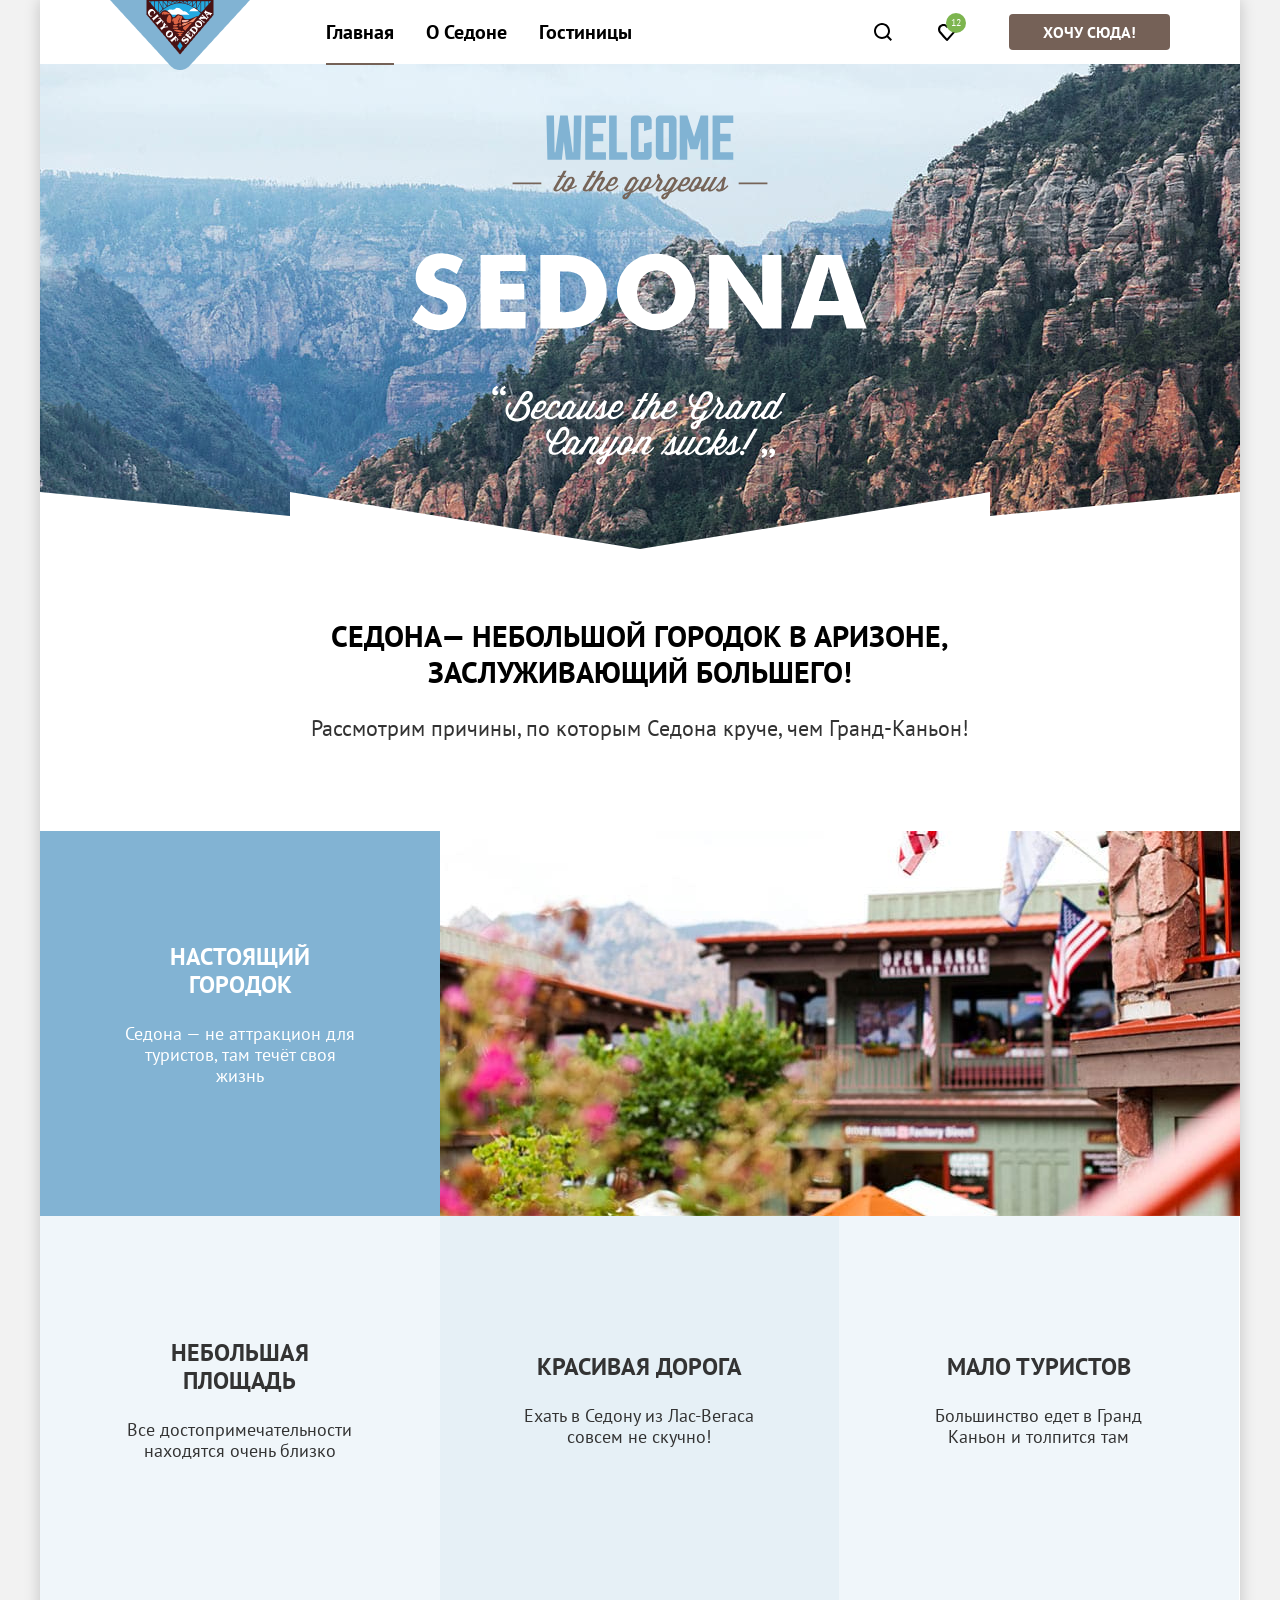
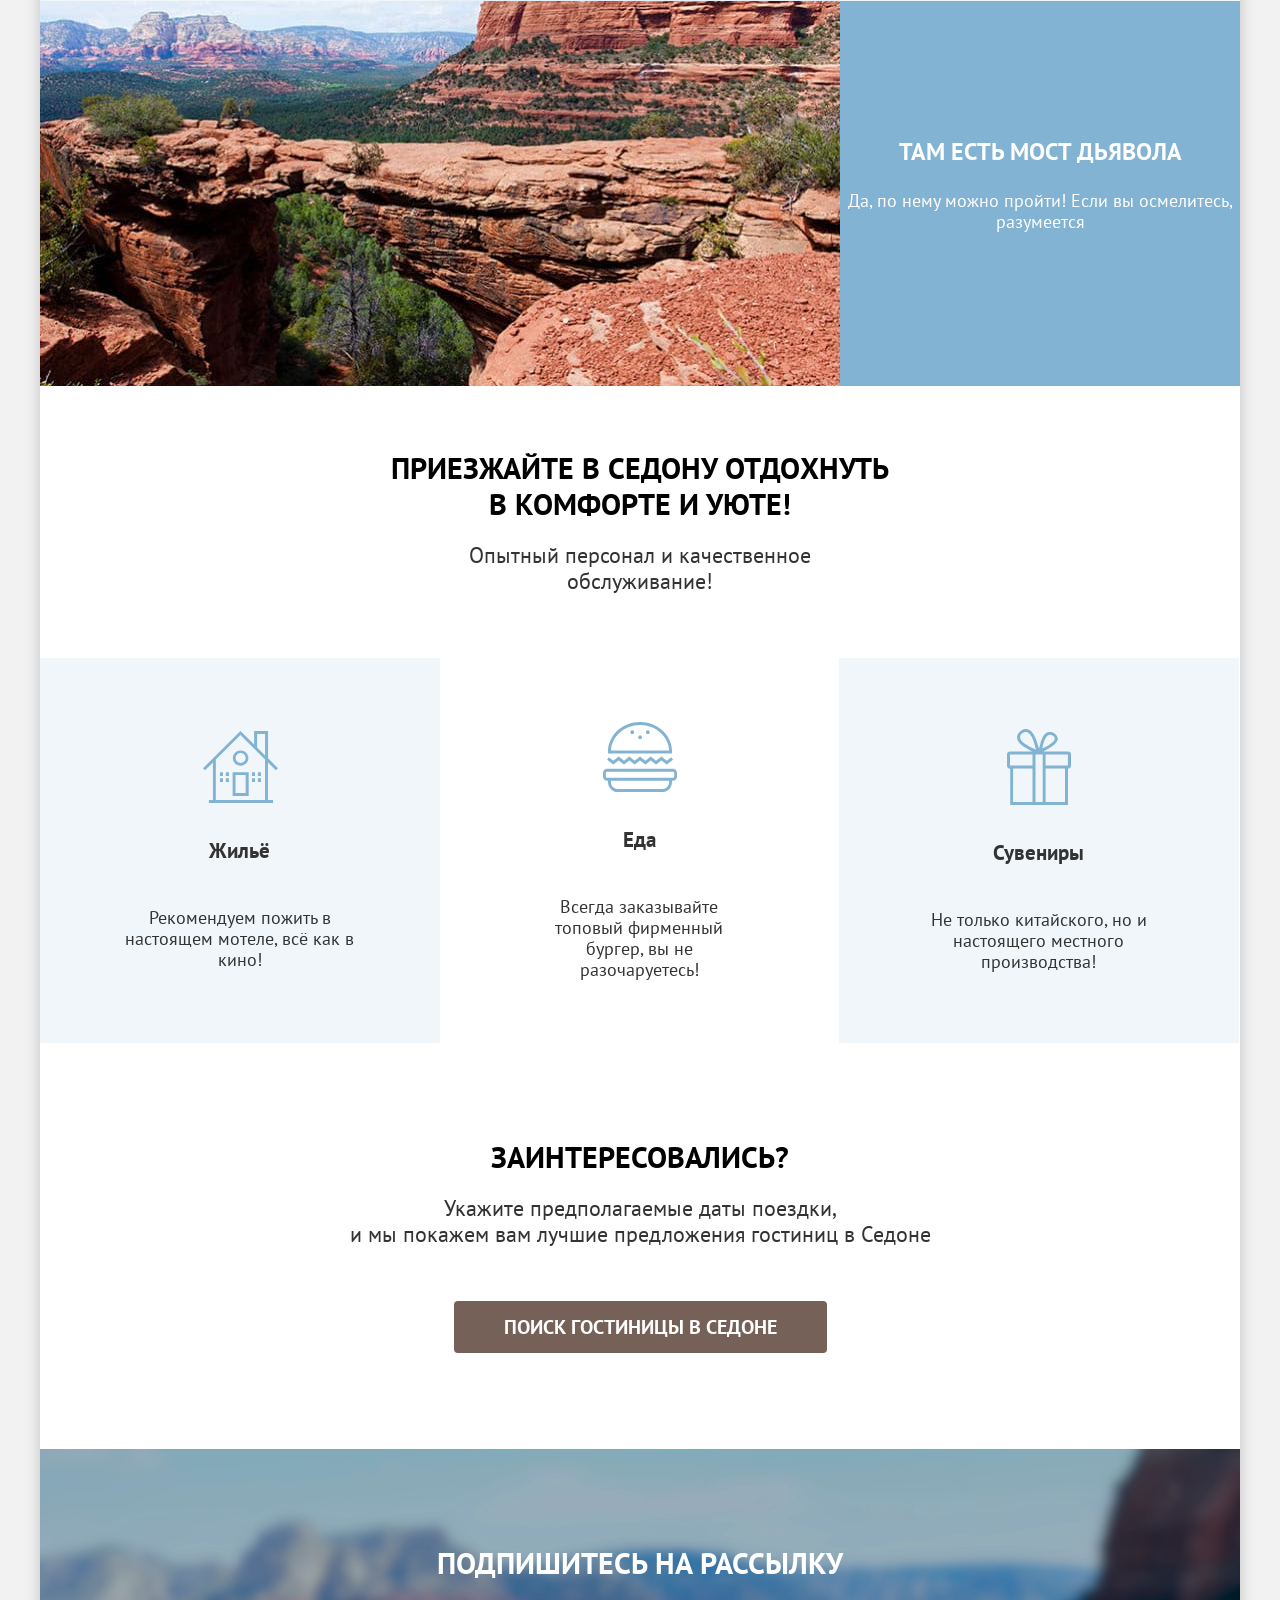
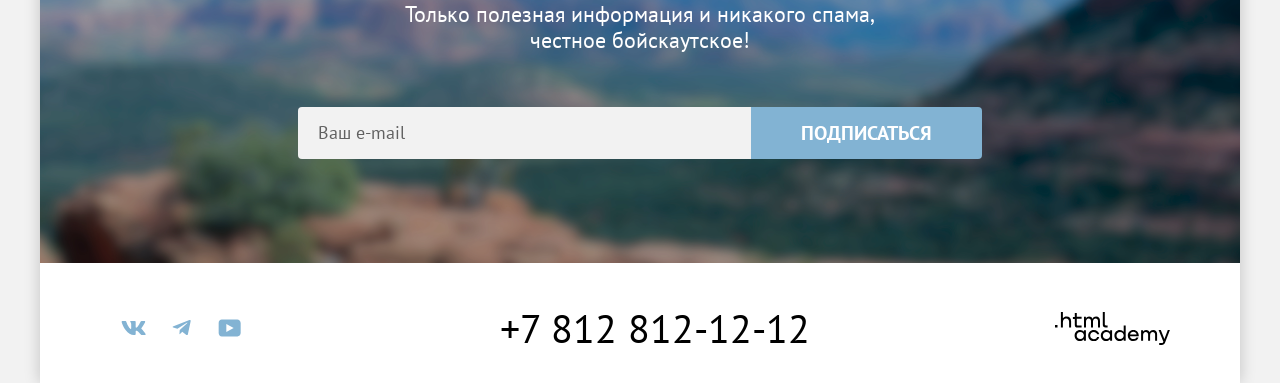
==== commit 1a354777: "Add files via upload" ====
--- a/index.html
+++ b/index.html
@@ -11,10 +11,10 @@
 <body>
   <div class="container">
     <header class="header" data-test="header">
-        <a class="header-logo" href="index.html">
-          <img src="images/logo.png" width="140" height="70" alt="Логотип города Седона">
-        </a>
-        <nav class="menu">
+      <a class="header-logo" href="index.html">
+        <img src="images/logo.png" width="140" height="70" alt="Логотип города Седона">
+      </a>
+      <nav class="menu">
         <ul class="list-reset menu-list">
           <li class="menu-item">
             <a class="menu-link menu-link-active">Главная</a>
@@ -26,17 +26,17 @@
             <a class="menu-link" href="catalog.html">Гостиницы</a>
           </li>
         </ul>
-        </nav>
-        <div class="user">
-          <a class="search-item" href="#">
-              <span class="visually-hidden">Поиск</span>
-            </a>
-            <a class="favourites-item" href="#">
-              <span class="favourites-count">12</span>
-              <span class="visually-hidden">Избранное</span>
-            </a>
-            <a class="button" href="#">Хочу сюда!</a>
-        </div>
+      </nav>
+      <div class="user">
+        <a class="search-item" href="#">
+          <span class="visually-hidden">Поиск</span>
+        </a>
+        <a class="favourites-item" href="#">
+          <span class="favourites-count">12</span>
+          <span class="visually-hidden">Избранное</span>
+        </a>
+        <a class="button" href="#">Хочу сюда!</a>
+      </div>
     </header>
 
     <main data-test="main">
@@ -45,9 +45,9 @@
         <img class="hero-img" src="images/welcome-text.svg" width="456" height="351" alt="Welcome to the gorgeous. Sedona. Because the Grand Canyon sucks.">
       </section>
       <section class="advantages" data-test="advantages">
-          <h2 class="visually-hidden">Преимущества городка Седона</h2>
-      <p class="section-title">Седона— небольшой городок в Аризоне, заслуживающий большего!</p>
-      <p class="section-item-text">Рассмотрим причины, по которым Седона круче, чем Гранд-Каньон!</p>
+        <h2 class="visually-hidden">Преимущества городка Седона</h2>
+        <p class="section-title">Седона— небольшой городок в Аризоне, заслуживающий большего!</p>
+        <p class="section-item-text">Рассмотрим причины, по которым Седона круче, чем Гранд-Каньон!</p>
 
         <ul class="advantages-list">
           <li class="advantages-item advantages-item-dark">
@@ -61,21 +61,21 @@
           </li>
 
           <li class="advantages-item">
-              <h3 class="advantages-item-title">Небольшая площадь</h3>
-              <div class="advantages-line"></div>
-              <p class="advantages-text">Все достопримечательности находятся очень близко</p>
+            <h3 class="advantages-item-title">Небольшая площадь</h3>
+            <div class="advantages-line"></div>
+            <p class="advantages-text">Все достопримечательности находятся очень близко</p>
           </li>
 
           <li class="advantages-item">
-              <h3 class="advantages-item-title">Красивая дорога</h3>
-              <div class="advantages-line"></div>
-              <p class="advantages-text">Ехать в Седону из Лас-Вегаса совсем не скучно!</p>
+            <h3 class="advantages-item-title">Красивая дорога</h3>
+            <div class="advantages-line"></div>
+            <p class="advantages-text">Ехать в Седону из Лас-Вегаса совсем не скучно!</p>
           </li>
 
           <li class="advantages-item">
-              <h3 class="advantages-item-title">Мало туристов</h3>
-              <div class="advantages-line"></div>
-              <p class="advantages-text">Большинство едет в Гранд Каньон и толпится там</p>
+            <h3 class="advantages-item-title">Мало туристов</h3>
+            <div class="advantages-line"></div>
+            <p class="advantages-text">Большинство едет в Гранд Каньон и толпится там</p>
           </li>
 
           <li class="advantages-item advantages-item-dark advantages-item-reverse">
@@ -84,27 +84,30 @@
               <div class="advantages-line"></div>
               <p class="advantages-text">Да, по нему можно пройти! Если вы осмелитесь, разумеется</p>
             </div>
-            <img class="advantages-img" src="images/sedona-2.jpg"width="800" height="385" alt="Мост дьявола">
+            <img class="advantages-img" src="images/sedona-2.jpg" width="800" height="385" alt="Мост дьявола">
           </li>
         </ul>
       </section>
 
       <section class="reasons" data-test="reasons">
         <h2 class="visually-hidden">Приглашение в Седону</h2>
-          <p class="section-title">Приезжайте в Седону отдохнуть в комфорте и уюте!</p>
-          <p class="section-item-text">Опытный персонал и качественное обслуживание!</p>
+        <p class="section-title">Приезжайте в Седону отдохнуть в комфорте и уюте!</p>
+        <p class="section-item-text">Опытный персонал и качественное обслуживание!</p>
         <ul class="reasons-list">
           <li class="reasons-item">
+            <img class="reasons-img" src="images/house.svg" alt="Жилье">
             <h3 class="item-title reasons-item-title reasones-item-title-house">Жильё</h3>
             <p class="item-text reasons-item-text">Рекомендуем пожить в настоящем мотеле, всё как в кино!</p>
           </li>
 
           <li class="reasons-item">
+            <img class="reasons-img" src="images/food.svg" alt="Еда">
             <h3 class="item-title reasons-item-title reasones-item-title-eat">Еда</h3>
             <p class="item-text reasons-item-text">Всегда заказывайте топовый фирменный бургер, вы не разочаруетесь!</p>
           </li>
 
           <li class="reasons-item">
+            <img class="reasons-img" src="images/souvenirs.svg" alt="Сувениры">
             <h3 class="item-title reasons-item-title reasones-item-title-souvenirs">Сувениры</h3>
             <p class="item-text reasons-item-text">Не только китайского, но и настоящего местного производства!</p>
           </li>
@@ -120,12 +123,12 @@
       </section>
 
       <section class="newsletter" data-test="subscription">
-          <h2 class="section-title">Подпишитесь на рассылку</h2>
-          <p class="section-item-text">Только полезная информация и никакого спама,
-            <br> честное бойскаутское!</p>
+        <h2 class="section-title">Подпишитесь на рассылку</h2>
+        <p class="section-item-text">Только полезная информация и никакого спама,
+          <br> честное бойскаутское!</p>
         <form class="newsletter-form" action="https://echo.htmlacademy.ru/" method="post">
           <label>
-          <input class="newsletter-input-email" type="email" name="newsletter-email" placeholder="Ваш e-mail" required="required">
+            <input class="newsletter-input-email" type="email" name="newsletter-email" placeholder="Ваш e-mail" required="required">
           </label>
           <input class="button newsletter-button" type="submit" value="Подписаться">
         </form>
@@ -133,34 +136,35 @@
     </main>
 
     <footer class="footer" data-test="footer">
-        <ul class="list-reset social-list">
-          <li class="footer-social-item">
-            <a class="footer-social-link" href="https://vk.com/htmlacademy">
-              <img class="footer-social-icon" src="images/social-vk.svg" alt="Вконтакте">
-            </a>
-          </li>
+      <ul class="list-reset social-list">
+        <li class="footer-social-item">
+          <a class="footer-social-link" href="https://vk.com/htmlacademy">
+            <img class="footer-social-icon" src="images/social-vk.svg" alt="Вконтакте">
+          </a>
+        </li>
 
-          <li class="footer-social-item">
-            <a class="footer-social-link" href="https://t.me/htmlacademy">
-              <img class="footer-social-icon" src="images/social-telegram.svg" alt="Telegram">
-            </a>
-          </li>
+        <li class="footer-social-item">
+          <a class="footer-social-link" href="https://t.me/htmlacademy">
+            <img class="footer-social-icon" src="images/social-telegram.svg" alt="Telegram">
+          </a>
+        </li>
 
-          <li class="footer-social-item">
-            <a class="footer-social-link" href="https://www.youtube.com/user/htmlacademyru">
-              <img class="footer-social-icon" src="images/social-youtube.svg" alt="YouTube">
-            </a>
-          </li>
-        </ul>
+        <li class="footer-social-item">
+          <a class="footer-social-link" href="https://www.youtube.com/user/htmlacademyru">
+            <img class="footer-social-icon" src="images/social-youtube.svg" alt="YouTube">
+          </a>
+        </li>
+      </ul>
 
-        <a class="footer-phone" href="tel:+78128121212">
+      <a class="footer-phone" href="tel:+78128121212">
           +7 812 812-12-12
         </a>
 
-        <a class="footer-academy-link" href="https://htmlacademy.ru/intensive/htmlcss">
-          <img src="images/html-academy.svg" alt="HTML Academy">
-        </a>
+      <a class="footer-academy-link" href="https://htmlacademy.ru/intensive/htmlcss">
+        <img src="images/html-academy.svg" alt="HTML Academy">
+      </a>
     </footer>
   </div>
 </body>
+
 </html>
--- a/styles/styles.css
+++ b/styles/styles.css
@@ -29,8 +29,14 @@
   font-weight: 400;
   font-size: 18px;
   line-height: 21px;
-  color: #333333;
+  color: #333;
   background-color: #f2f2f2;
+}
+
+.list-reset {
+  margin: 0;
+  padding: 0;
+  list-style: none;
 }
 
 img {
@@ -61,7 +67,7 @@
 }
 
 .menu {
-  margin: 0;
+  margin-left: 200px;
   padding: 0;
   list-style: none;
 }
@@ -74,7 +80,7 @@
   font-weight: 700;
   font-size: 16px;
   line-height: 20px;
-  color: #ffffff;
+  color: #fff;
   text-align: center;
   text-decoration: none;
   text-transform: uppercase;
@@ -94,7 +100,7 @@
 }
 
 .button:active {
-  color: rgba(255, 255, 255, .3);
+  color: rgba(255, 255, 255, 0.3);
 }
 
 .button:disabled {
@@ -117,7 +123,7 @@
 
 .button-reset:hover {
   background: none;
-  opacity: .6;
+  opacity: 0.6;
 }
 
 .button-reset:focus-visible {
@@ -126,11 +132,11 @@
 }
 
 .button-reset:active {
-  color: rgba(255, 255, 255, .3);
+  color: rgba(255, 255, 255, 0.3);
 }
 
 .button-reset:disabled {
-  color: rgba(255, 255, 255, .1);
+  color: rgba(255, 255, 255, 0.1);
 }
 
 .button-more,
@@ -180,16 +186,24 @@
   background-color: #68a2ca;
 }
 
-.button-favorites {
+.button-favorite {
   padding: 8px;
-  background-color: #7db54f;
-}
-
-.button-favorites:hover {
+  background-color: #82B3D3;
+}
+
+.button-favorite:hover {
+  background-color: #68a2ca;
+}
+
+.button-add {
+  background-color: #7DB54F;
+}
+
+.button-add:hover {
   background-color: #6c9e42;
 }
 
-.button-favorites:focus-visible {
+.button-add:focus-visible {
   outline: none;
   background-color: #6c9e42;
 }
@@ -200,7 +214,7 @@
   font-weight: 700;
   font-size: 30px;
   line-height: 36px;
-  color: #000000;
+  color: #000;
   text-transform: uppercase;
 }
 
@@ -236,15 +250,14 @@
 
 .header {
   position: relative;
-}
-
-.logo {
+  height: 64px;
+}
+
+.header-logo {
   position:absolute;
   top: 0;
-  display: block;
-  width: 140px;
-  height: 70px;
-  z-index: 1;
+  left: 70px;
+  z-index: 2;
 }
 
 .navigation {
@@ -267,11 +280,11 @@
   display: block;
   padding: 20px 16px;
   text-decoration: none;
-  color: #000000;
+  color: #000;
 }
 
 .menu-link:not(.menu-link-active):active {
-  opacity: .6;
+  opacity: 0.6;
 }
 
 .menu-link:focus {
@@ -296,7 +309,7 @@
 .user {
   display: flex;
   flex-wrap: wrap;
-  align-self: flex-start;
+  gap: 20px;
   align-items: center;
   flex-shrink: 0; 
 }
@@ -321,7 +334,7 @@
 }
 
 .favourites-count {
-position: absolute;
+  position: absolute;
   top: 13px;
   right: 3px;
   display: block;
@@ -332,12 +345,12 @@
   background-color: #7DB54F;
   font-size: 10px;
   line-height: 10px;
-  color: #ffffff;
+  color: #fff;
   text-align: center;  
 }
 
 .search-item:hover:after,
-.favourites:hover:after {
+.favourites-item:hover:after {
   content: "";
   position: absolute;
   left: 10px;
@@ -357,7 +370,7 @@
 
 .search-item:active,
 .favourites:active {
-  opacity: .6;
+  opacity: 0.6;
 }
 
 .hero {
@@ -394,6 +407,7 @@
 
 .advantages {
   margin-bottom: 64px;
+  width: 100%;
 }
 
 .advantages .section-title {
@@ -411,6 +425,9 @@
   display: flex;
   flex-wrap: wrap;
   width: 100%;
+  align-items: stretch;
+  padding: 0;
+  margin: 0;
 }
 
 .advantages-item,
@@ -434,11 +451,14 @@
 }
 
 .advantages-item-dark {
+  display: flex;
   flex-direction: row;
+  justify-content: center;
+  
   flex-basis: 100%;
   padding: 0;
   background-color: #82B3D3;
-  color: #ffffff;
+  color: #fff;
 }
 
 .advantages-item-reverse {
@@ -477,7 +497,7 @@
 }
 
 .reasons-item:nth-child(3n+2) {
-  background-color: #ffffff;
+  background-color: #fff;
 }
 
 .reasons-item .item-title {
@@ -497,21 +517,13 @@
   min-height: 72px;
 }
 
-.reasons-item-title-house:before {
-  content: url("../images/house.svg");
-}
-
-.reasons-item-title-eat:before {
-  content: url("../images/eat.svg");
-}
-
-.reasons-item-title-souvenirs::before {
-  content: url("../images/souvenirs.svg");
-}
-
 .hotel-search .section-title,
 .hotel-search .section-item-text {
   max-width: 600px;
+}
+
+.reasons-img {
+  margin-bottom: 15px;
 }
 
 .breadcrumbs {
@@ -544,7 +556,7 @@
 .breadcrumbs-link {
   font-size: 16px;
   line-height: 21px;
-  color: #ffffff;
+  color: #fff;
   text-decoration: none;
 }
 
@@ -557,7 +569,7 @@
 }
 
 .breadcrumbs-link[href]:hover {
-  opacity: .6;
+  opacity: 0.6;
 }
 
 .breadcrumbs-link[href]:focus {
@@ -565,7 +577,7 @@
 }
 
 .breadcrumbs-link[href]:active {
-  opacity: .3;
+  opacity: 0.3;
 }
 
 .filter {
@@ -575,7 +587,7 @@
   background-size: cover;
   font-size: 18px;
   line-height: 23px;
-  color: #ffffff;
+  color: #fff;
 }
 
 .filter-title {
@@ -637,7 +649,7 @@
   left: 1px;
   width: 20px;
   height: 20px;
-  background-color: #ffffff;
+  background-color: #fff;
   border-radius: 4px;
 }
 
@@ -719,11 +731,11 @@
   appearance: textfield;
 }
 
+.range-min {
+  border-radius: 4px 0 0 4px;
+}
+
 .range-max {
-  border-radius: 4px 0 0 4px;
-}
-
-.range-min {
   border-radius: 0 4px 4px 0;
 }
 
@@ -775,7 +787,7 @@
 .range-price {
   position: absolute;
   height: 4px;
-  background-color: #ffffff;
+  background-color: #fff;
 }
 
 .change-range {
@@ -783,7 +795,7 @@
   width: 20px;
   height: 20px;
   border-radius: 5px;
-  background-color: #ffffff;
+  background-color: #fff;
   border: none;
   cursor: pointer;
 }
@@ -815,7 +827,7 @@
   font-family: "PT Sans", sans-serif;
   font-size: 18px;
   line-height: 21px;
-  color: #333333;
+  color: #333;
   background-image: url("../images/arrow.svg");
   background-repeat: no-repeat;
   background-position: right 18px center;
@@ -862,7 +874,7 @@
 }
 
 .catalog-view-button:hover {
-  border-color: #000000;
+  border-color: #000;
 }
 
 .catalog-view-button:focus-visible {
@@ -871,7 +883,7 @@
 }
 
 .catalog-view-button:active {
-  border-color: #000000;
+  border-color: #000;
 }
 
 .catalog {
@@ -901,9 +913,13 @@
   margin-bottom: 40px;
   padding-bottom: 40px;
   border-bottom: 1px solid #e5e5e5;
+  align-items: stretch;
 }
 
 .hotel-card {
+  display: flex;
+  flex-direction: column;
+  justify-content: space-between;
   padding: 20px;
   box-shadow: 0 0 0 1px #e6e6e6;
   border-radius: 4px;
@@ -912,13 +928,13 @@
 
 .hotel-card-link {
   text-decoration: none;
-  color: #000000;
+  color: #000;
 }
 
 .hotel-card-link:hover,
 .hotel-card-link:focus {
   outline: none;
-  opacity: .7;
+  opacity:  0.7;
 }
 
 .hotel-card-img {
@@ -951,7 +967,7 @@
   margin: 0;
   font-size: 18px;
   line-height: 21px;
-  color: #333333;
+  color: #333;
 }
 
 .hotel-card-text:last-child {
@@ -959,7 +975,7 @@
 }
 
 .hotel-card-stars {
-  background-image: url("../images/star.svg");
+  background-image: url("../images/star.png");
   background-repeat: space no-repeat;
   background-size: 18px 17px;
   background-position: center;
@@ -993,7 +1009,7 @@
   line-height: 20px;
   text-align: center;
   text-transform: uppercase;
-  background-color: #F2F2F2;
+  background-color: #f2f2f2;
   border-radius: 4px;
 }
 
@@ -1014,8 +1030,8 @@
   line-height: 36px;
   text-align: center;
   text-decoration: none;
-  color: #ffffff;
-  background-color: #82B3D3;
+  color: #fff;
+  background-color: #82b3d3;
   border-radius: 4px;
 }
 
@@ -1033,13 +1049,14 @@
 }
 
 .pagination-current {
-  color: #000000;
+  color: #000;
   background-color: #F2F2F2;
 }
 
 .pagination-more {
-  color: #000000;
+  color: #000;
   background: none;
+  margin: 20px;
 }
 
 .newsletter {
@@ -1047,13 +1064,13 @@
   padding-bottom: 104px;
   background: #756157 url("../images/background-footer.png") no-repeat;
   background-size: cover;
-  color: #ffffff;
+  color: #fff;
   text-align: center;
 }
 
 .newsletter .section-title {
   max-width: 475px;
-  color: #ffffff;
+  color: #fff;
 }
 
 .newsletter .section-item-text {
@@ -1062,11 +1079,11 @@
 
 .newsletter-inner {
   background: none;
-  color: #333333;
+  color: #333;
 }
 
 .newsletter-inner .section-title {
-  color: #000000;
+  color: #000;
 }
 
 .newsletter-form {
@@ -1082,7 +1099,7 @@
   font-size: 18px;
   font-weight: 700;
   line-height: 24px;
-  color: #000000;
+  color: #000;
   padding: 14px 20px;
   border: none;
   border-top-left-radius: 4px;
@@ -1103,7 +1120,7 @@
   font-size: 18px;
   font-weight: 400;
   line-height: 24px;
-  color: rgba(0, 0, 0, .6);
+  color: rgba(0, 0, 0, 0.6);
 }
 
 .newsletter-input-email:disabled,
@@ -1117,7 +1134,7 @@
   max-width: 232px;
   font-size:20px;
   line-height: 36px;
-  background-color: #82B3D3;
+  background-color: #82b3d3;
   border-top-left-radius: 0;
   border-bottom-left-radius: 0;
 }
@@ -1167,7 +1184,7 @@
 .footer-phone {
   font-size: 40px;
   line-height: 40px;
-  color: #000000;
+  color: #000;
   text-decoration: none;
 }
 
@@ -1183,5 +1200,284 @@
   height: 33px;
 }
 
-
-
+.modal {
+  position: relative;
+  padding: 64px 70px;
+  width: 717px;
+  border-radius: 30px;
+  background-color: #fff;
+  box-shadow: 0 25px 50px rgba(0, 0, 0, 0.15);
+}
+
+.modal-overlay {
+  position: fixed;
+  top: 0;
+  left: 0;
+  width: 100%;
+  height: 100%;
+  background-color: rgba(255, 255, 255, 0.8);
+  display: flex;
+  justify-content: center;
+  align-items: center;
+  z-index: 1000;
+}
+
+.modal-title {
+  margin-top: 0;
+  margin-bottom: 62px;
+  margin-right: 52px;
+  font-size: 30px;
+  font-weight: 700;
+  line-height: 36px;
+  text-transform: uppercase;
+  color: #000;
+}
+
+.modal-close-button {
+  position: absolute;
+  top: 64px;
+  right: 52px;
+  display: flex;
+  justify-content: center;
+  align-items: center;
+  width: 52px;
+  height: 52px;
+  background-color: #f2f2f2;
+  border: none;
+  border-radius: 50%;
+  cursor: pointer;
+}
+
+.modal-close-button path {
+  fill: #000;
+}
+
+.modal-close-button:hover {
+  background-color: #e6e6e6;
+}
+
+.modal-close-button:focus-visible {
+  outline: 3px solid #83b3d3;
+  border: none;
+  background-color: #e6e6e6;
+}
+
+.modal-close-button:active {
+  background-color: #e6e6e6;
+}
+
+.modal-close-button:active path {
+  opacity: .3;
+}
+
+.form {
+  display: flex;
+  flex-wrap: wrap;
+}
+
+.form-block {
+  display: grid;
+  grid-template-columns: 137px 1fr;
+  gap: 4px;
+  align-items: center;
+  margin-bottom: 18px;
+  width: 100%;
+}
+
+.form-container {
+  display: flex;
+  justify-content: space-between;
+  width: 100%;
+}
+
+.form-container .form-block {
+  width: auto;
+}
+
+.form-label {
+  display: block;
+  padding-right: 18px;
+  font-size: 20px;
+  font-weight: 700;
+  line-height: 24px;
+}
+
+.form-input,
+.form-number {
+  font-family: "PT Sans", sans-serif;
+  font-size: 18px;
+  font-weight: 700;
+  line-height: 24px;
+  border: none;
+  background-color: #f2f2f2;
+}
+
+.form-input:disabled,
+.form-input:disabled:hover,
+.form-number:disabled {
+  opacity: 30%;
+}
+
+.form-input {
+  padding: 12px 20px;
+  color: #000;
+  border-radius: 4px;
+}
+
+.form-input:invalid {
+  color: rgba(0, 0, 0, .6);
+}
+
+.form-input:hover {
+  background-color: #e6e6e6;
+}
+
+.form-input:focus-visible {
+  outline: 3px solid #83b3d3;
+  background-color: #e6e6e6;
+}
+
+.form-input-message {
+  min-height: 25px;
+  grid-column: 1/ 3;
+  margin-left: 158px;
+  font-size: 16px;
+  line-height: 21px;
+}
+
+.form-input-error {
+  color: #ff5757;
+}
+
+.form-input-valid {
+  color: #333;
+}
+
+.form-number-block {
+  display: flex;
+  justify-content: space-between;
+  text-align: center;
+  align-items: center;
+  border-radius: 4px;
+  width: 110px;
+  height: 48px;
+  background-color: #f2f2f2;
+}
+
+.form-number-button {
+  display: flex;
+  justify-content: center;
+  align-items: center;
+  width: 20px;
+  height: 20px;
+  cursor: pointer;
+  border: none;
+  background: none;
+}
+
+.form-number-button svg {
+  flex-shrink: 0;
+}
+
+.form-number-button path {
+  fill: rgba(117, 97, 87, .3);
+}
+
+.form-number-button:hover path {
+  fill: #000;
+}
+
+.form-number-button:focus-visible {
+  outline: 3px solid #82b3d3;
+  border-radius: 4px;
+}
+
+.form-number-button:focus-visible path {
+  fill: #000;
+}
+
+.form-number-button:active path {
+  fill: rgba(117, 97, 87, .3);
+}
+
+.form-number-button-minus {
+  margin-left: 13px;
+}
+
+.form-number-button-plus {
+  margin-right: 13px;
+}
+
+.form-number {
+  width: 32px;
+  text-align: center;
+  appearance: textfield;
+}
+
+.form-number:active,
+.form-number:focus {
+  outline: none;
+}
+
+.form-number::-webkit-inner-spin-button,
+.form-number::-webkit-outer-spin-button {
+  -webkit-appearance: none;
+  margin: 0;
+}
+
+.tooltip {
+  position: absolute;
+  margin-top: -26px;
+  margin-left: 62px;
+  width: 26px;
+  height: 26px;
+}
+
+.tooltip-toggle {
+  border: none;
+  background-color: transparent;
+  padding: 0;
+  margin: 0;
+  display: block;
+}
+
+.tooltip-toggle:focus {
+  outline: none;
+}
+
+.tooltip-text {
+  position: absolute;
+  left: 50%;
+  display: none;
+  margin-top: 15px;
+  padding: 18px 22px;
+  width: 256px;
+  font-size: 16px;
+  font-weight: 400;
+  line-height: 20px;
+  color: #fff;
+  background-color: #333;
+  border-radius: 10px;
+  box-shadow: 0 15px 30px rgba(0, 0, 0, .3);
+  transform: translateX(-50%);
+  z-index: 1;
+}
+
+.tooltip-text:after {
+  content: "";
+  position: absolute;
+  left: 0;
+  right: 0;
+  bottom: 100%;
+  margin-left: auto;
+  margin-right: auto;
+  width: 19px;
+  height: 9px;
+  background-image: url("../images/tooltip-arrow.svg");
+}
+
+.tooltip-toggle:hover + .tooltip-text,
+.tooltip-toggle:focus + .tooltip-text {
+  display: block;
+}
+
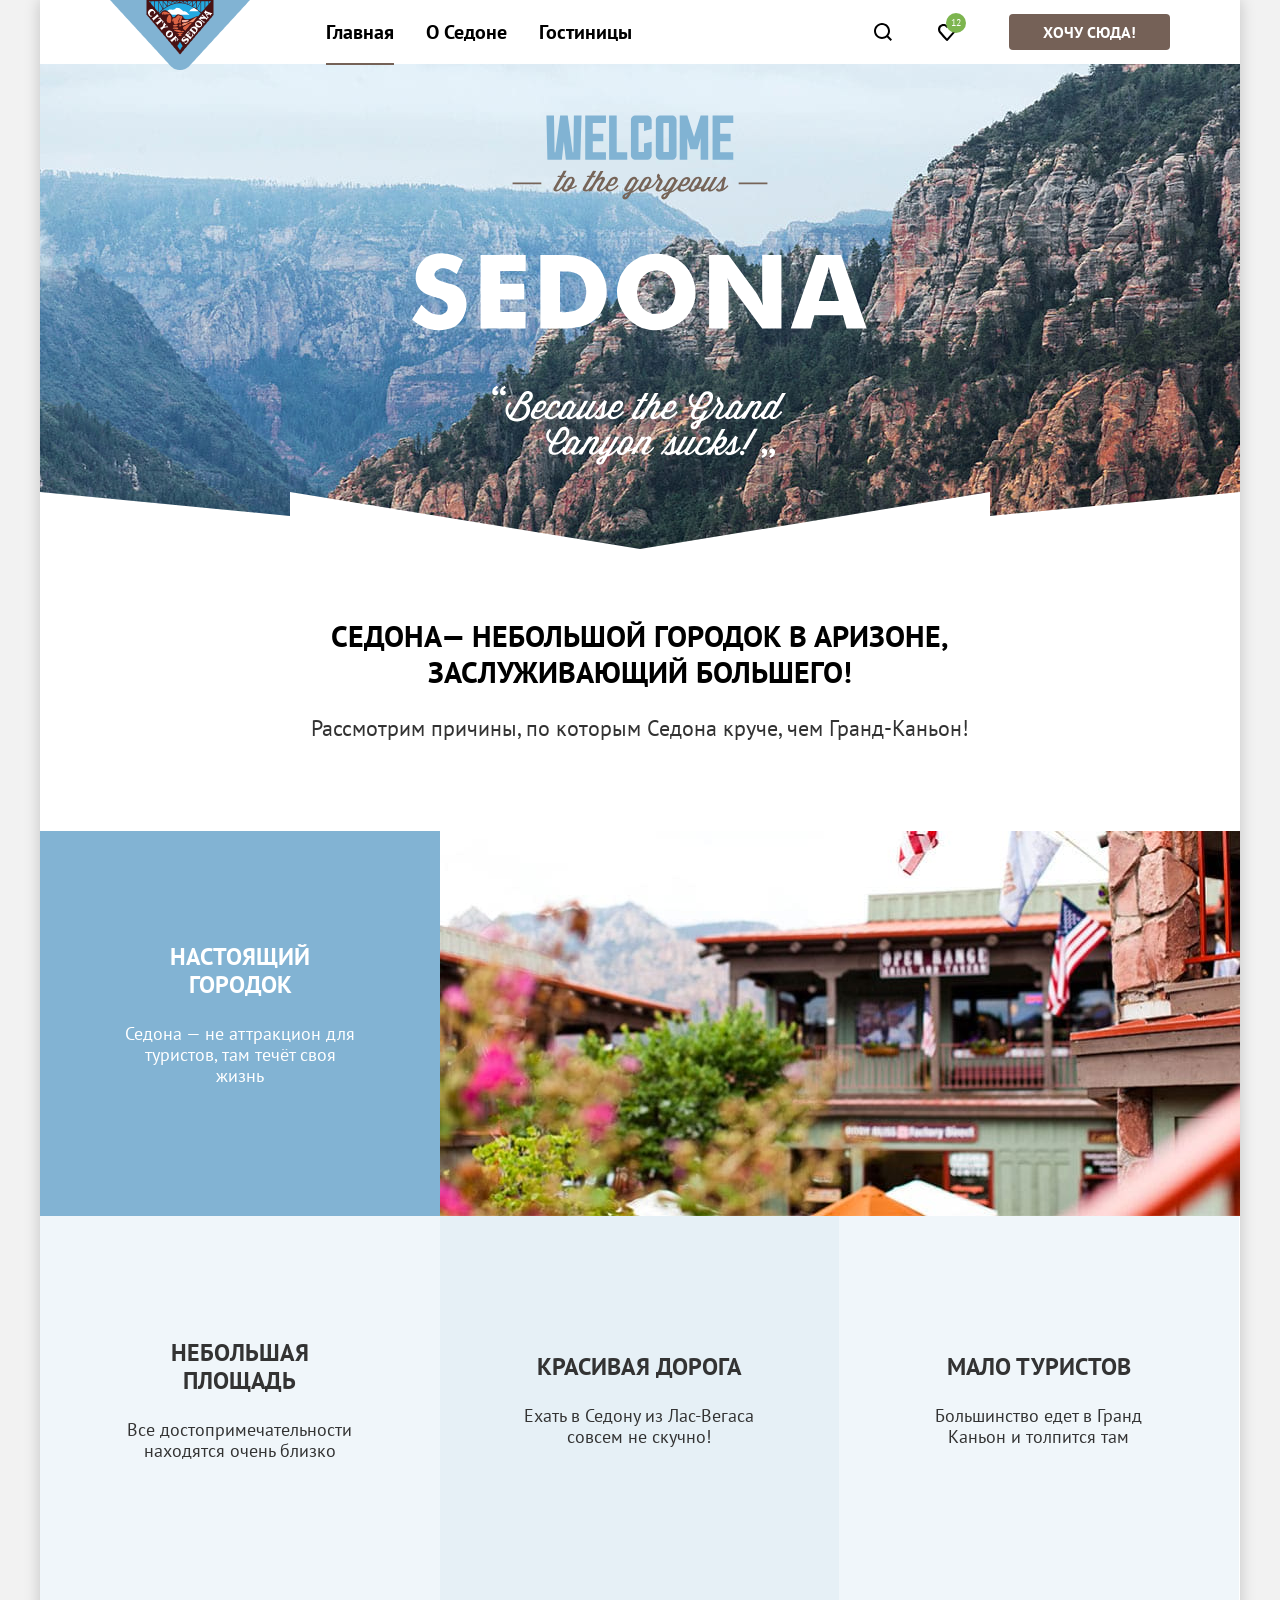
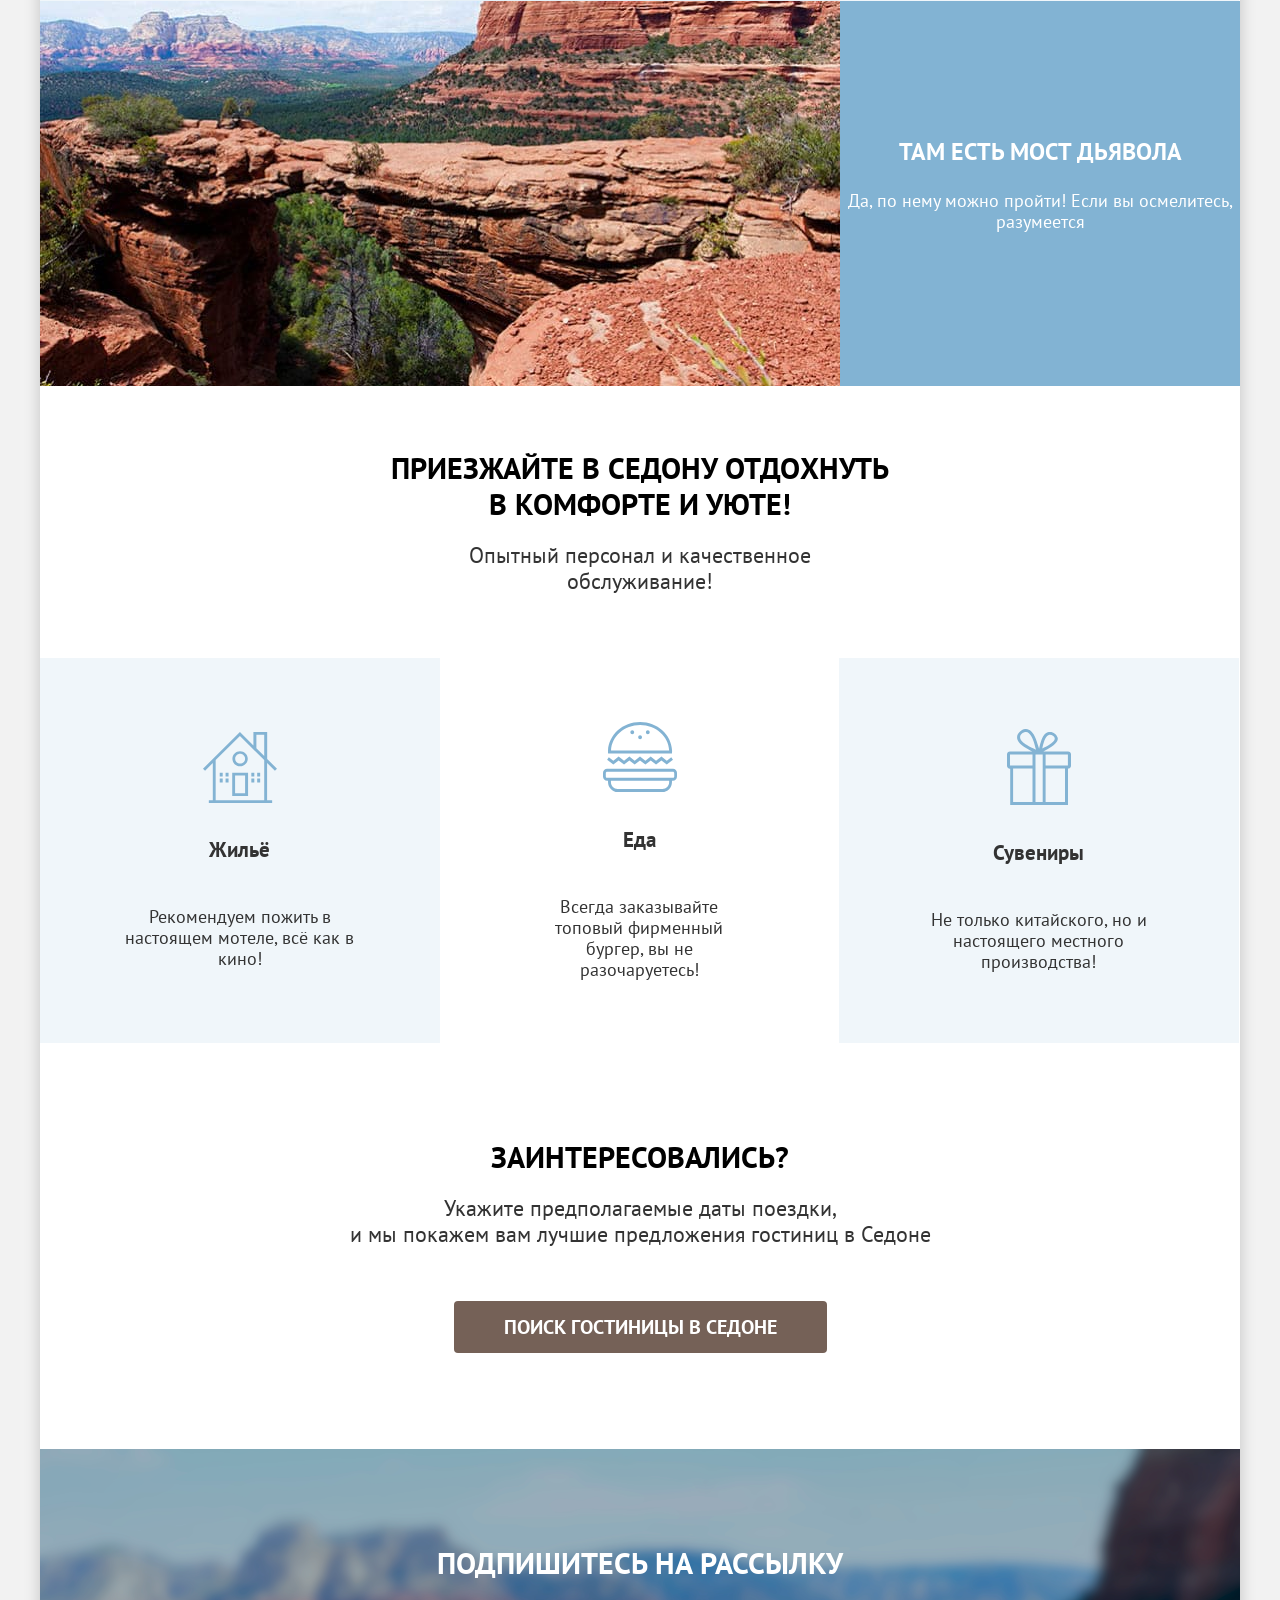
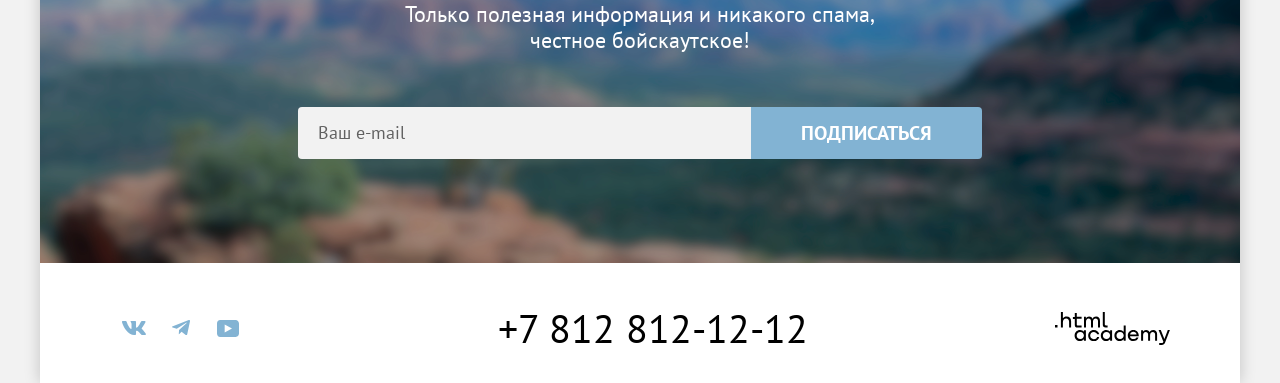
==== commit 0f96ddf7: "Переделала замечания" ====
--- a/index.html
+++ b/index.html
@@ -6,6 +6,8 @@
   <meta name="viewport" content="width=device-width, initial-scale=1">
   <title>HTML Academy: Седона</title>
   <link rel="stylesheet" href="styles/styles.css">
+  <link rel="icon" href="favicon.ico">
+  <link rel="icon" type="image/png" sizes="32x32" href="images/favicon.png">
 </head>
 
 <body>
@@ -95,19 +97,19 @@
         <p class="section-item-text">Опытный персонал и качественное обслуживание!</p>
         <ul class="reasons-list">
           <li class="reasons-item">
-            <img class="reasons-img" src="images/house.svg" alt="Жилье">
+            <img class="reasons-img" src="images/house.svg" width="75" height="72" alt="Жилье">
             <h3 class="item-title reasons-item-title reasones-item-title-house">Жильё</h3>
             <p class="item-text reasons-item-text">Рекомендуем пожить в настоящем мотеле, всё как в кино!</p>
           </li>
 
           <li class="reasons-item">
-            <img class="reasons-img" src="images/food.svg" alt="Еда">
+            <img class="reasons-img" src="images/food.svg" width="75" height="72" alt="Еда">
             <h3 class="item-title reasons-item-title reasones-item-title-eat">Еда</h3>
             <p class="item-text reasons-item-text">Всегда заказывайте топовый фирменный бургер, вы не разочаруетесь!</p>
           </li>
 
           <li class="reasons-item">
-            <img class="reasons-img" src="images/souvenirs.svg" alt="Сувениры">
+            <img class="reasons-img" src="images/souvenirs.svg" width="75" height="72" alt="Сувениры">
             <h3 class="item-title reasons-item-title reasones-item-title-souvenirs">Сувениры</h3>
             <p class="item-text reasons-item-text">Не только китайского, но и настоящего местного производства!</p>
           </li>
@@ -139,19 +141,19 @@
       <ul class="list-reset social-list">
         <li class="footer-social-item">
           <a class="footer-social-link" href="https://vk.com/htmlacademy">
-            <img class="footer-social-icon" src="images/social-vk.svg" alt="Вконтакте">
+            <svg aria-hidden="true" focusable="false" role="img" aria-label="Вконтакте." xmlns="http://www.w3.org/2000/svg" width="24" height="14" fill="none" viewBox="0 0 24 14"><path fill="#83b3d3" fill-rule="evenodd" d="M23.45.95c.17-.55 0-.95-.8-.95h-2.62c-.67 0-.98.35-1.14.73 0 0-1.34 3.2-3.23 5.27-.61.6-.89.8-1.22.8-.17 0-.42-.2-.42-.74V.95c0-.66-.18-.95-.74-.95H9.15c-.42 0-.67.3-.67.6 0 .61.95.76 1.05 2.5v3.8c0 .84-.16.99-.5.99-.88 0-3.05-3.21-4.33-6.89-.25-.71-.5-1-1.17-1H.9C.15 0 0 .35 0 .73c0 .68.89 4.07 4.14 8.55C6.32 12.34 9.38 14 12.16 14c1.67 0 1.88-.37 1.88-1v-2.32c0-.73.16-.88.69-.88.38 0 1.05.2 2.61 1.67C19.11 13.22 19.4 14 20.41 14h2.62c.75 0 1.13-.37.91-1.1-.24-.72-1.09-1.77-2.21-3.02-.62-.7-1.53-1.47-1.81-1.86-.4-.49-.28-.7 0-1.14 0 0 3.2-4.43 3.53-5.93" clip-rule="evenodd"/></svg>
           </a>
         </li>
 
         <li class="footer-social-item">
           <a class="footer-social-link" href="https://t.me/htmlacademy">
-            <img class="footer-social-icon" src="images/social-telegram.svg" alt="Telegram">
+            <svg aria-hidden="true" focusable="false" role="img" aria-label="Telegram." xmlns="http://www.w3.org/2000/svg" width="18" height="16" fill="none" viewBox="0 0 18 16"><path fill="#83b3d3" d="M16.79.1.84 6.25c-1.09.43-1.08 1.04-.2 1.31l4.1 1.28 9.47-5.98c.44-.27.85-.12.52.18L7.05 9.96l-.28 4.22c.41 0 .6-.19.83-.41l1.99-1.93 4.13 3.05c.77.42 1.31.2 1.5-.7l2.72-12.8c.28-1.12-.43-1.62-1.16-1.3"/></svg>
           </a>
         </li>
 
         <li class="footer-social-item">
           <a class="footer-social-link" href="https://www.youtube.com/user/htmlacademyru">
-            <img class="footer-social-icon" src="images/social-youtube.svg" alt="YouTube">
+            <svg aria-hidden="true" focusable="false" role="img" aria-label="Youtube." xmlns="http://www.w3.org/2000/svg" width="22" height="17" fill="none" viewBox="0 0 22 17"><path fill="#83b3d3" d="M18.6 0H3.18C1.31 0 0 1.6 0 3.4v10.1C0 15.4 1.31 17 3.17 17h15.66c1.64 0 3.17-1.6 3.17-3.4V3.4C21.78 1.6 20.47 0 18.6 0M7.67 12.54V4.46L15 8.5z"/></svg>
           </a>
         </li>
       </ul>
@@ -161,7 +163,7 @@
         </a>
 
       <a class="footer-academy-link" href="https://htmlacademy.ru/intensive/htmlcss">
-        <img src="images/html-academy.svg" alt="HTML Academy">
+        <img src="images/html-academy.svg" width="115" height="33" alt="HTML Academy">
       </a>
     </footer>
   </div>
